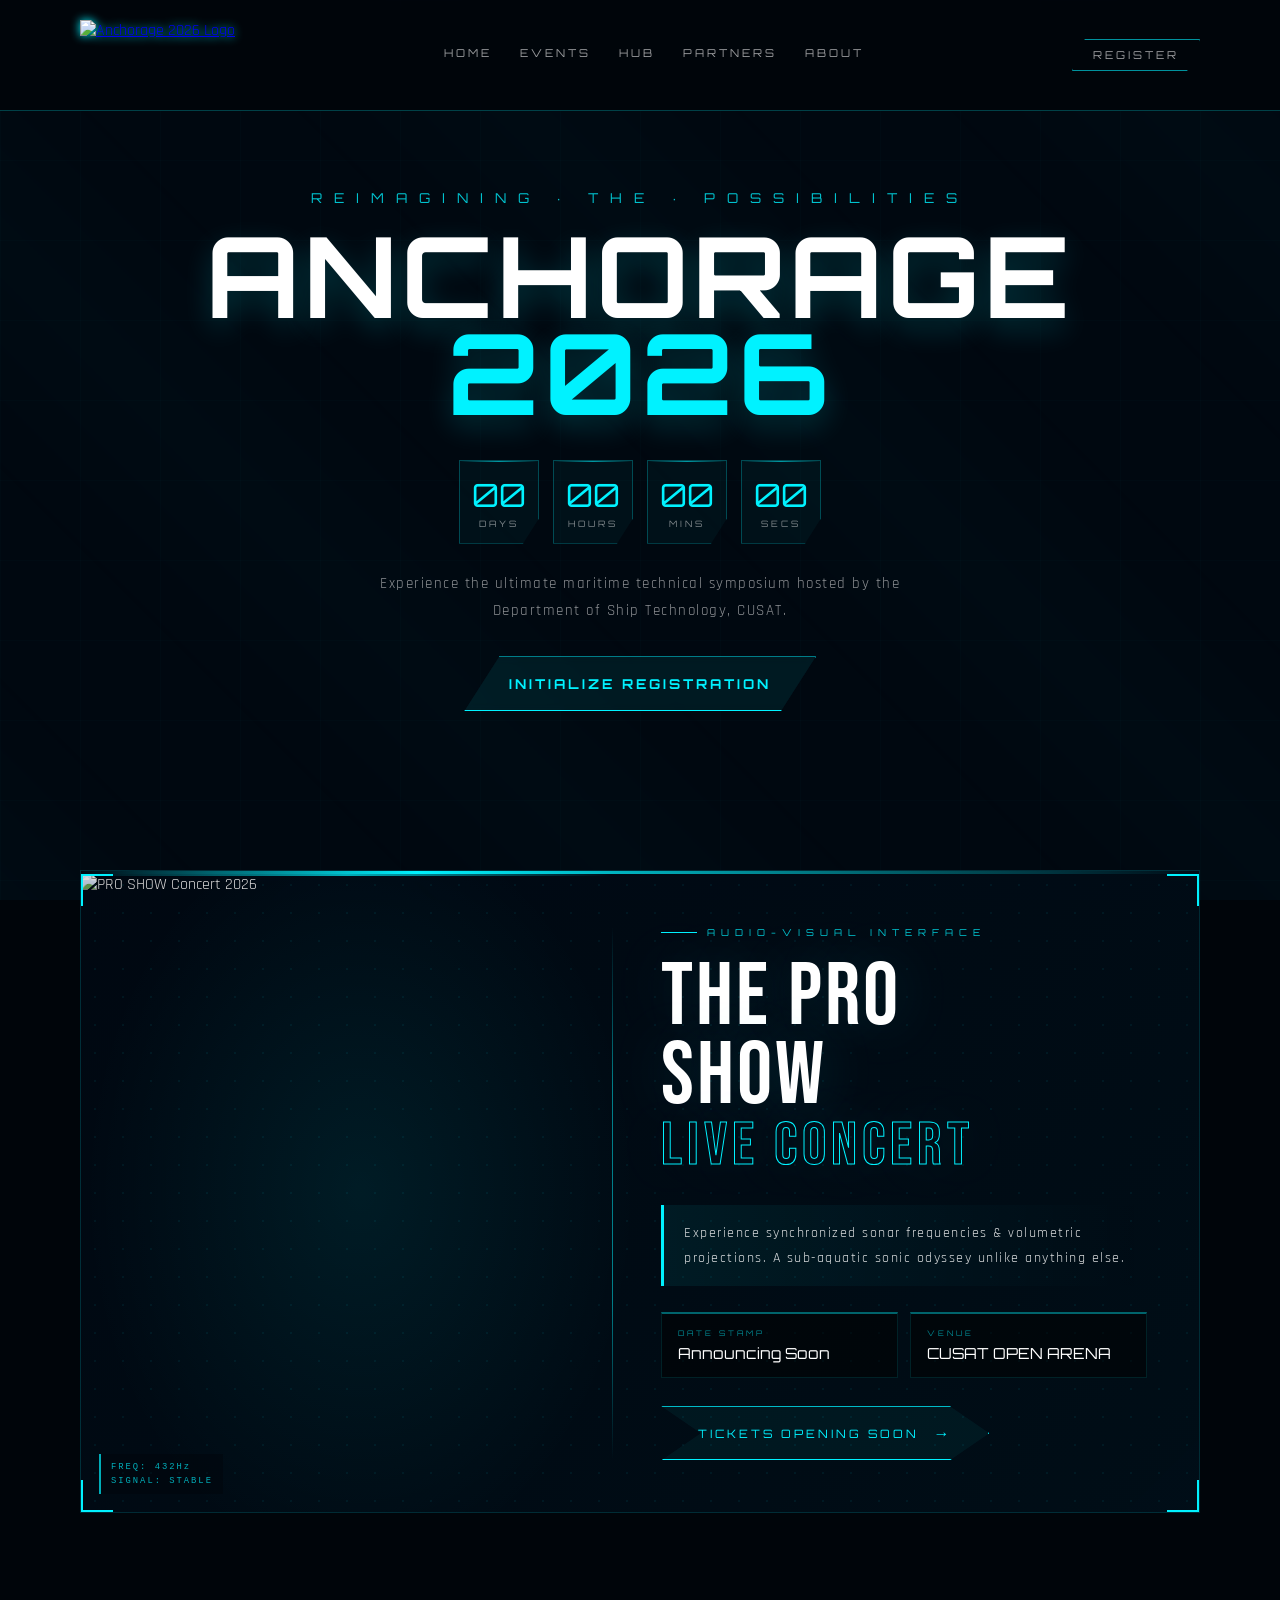
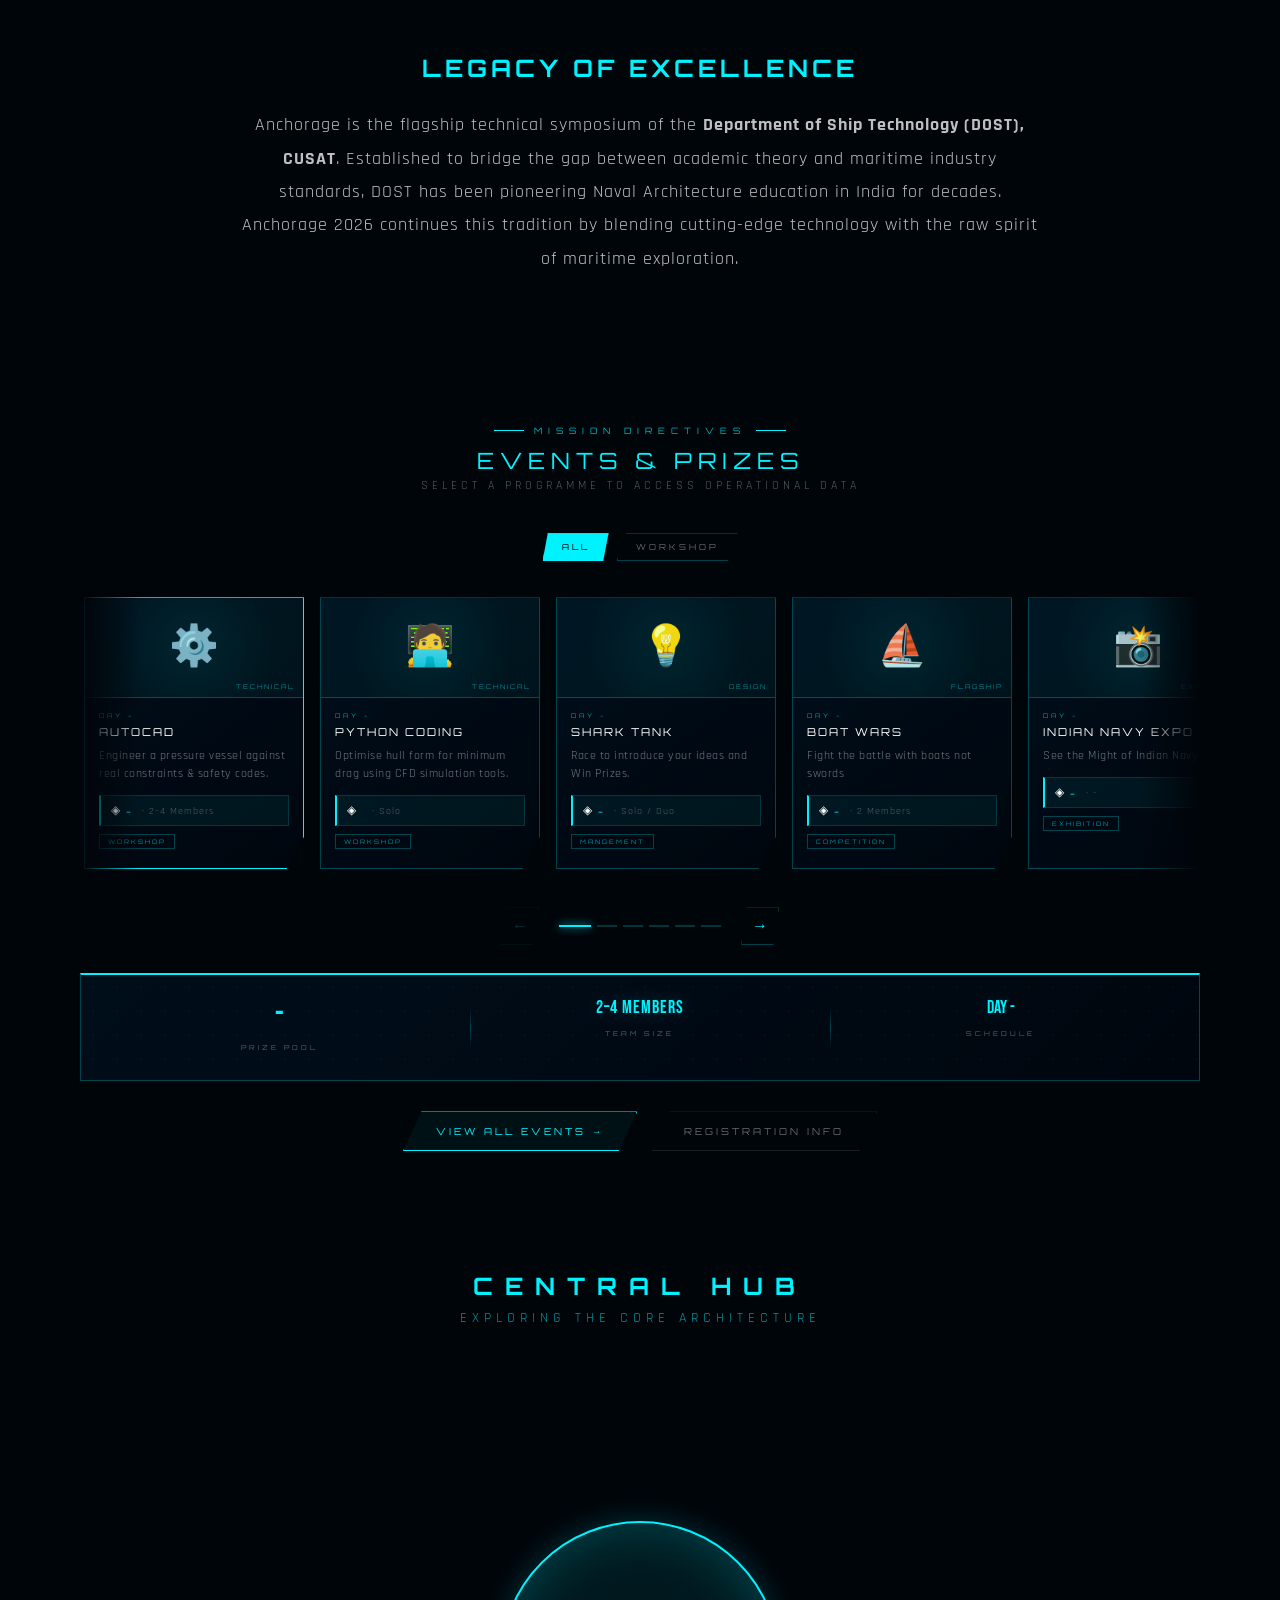
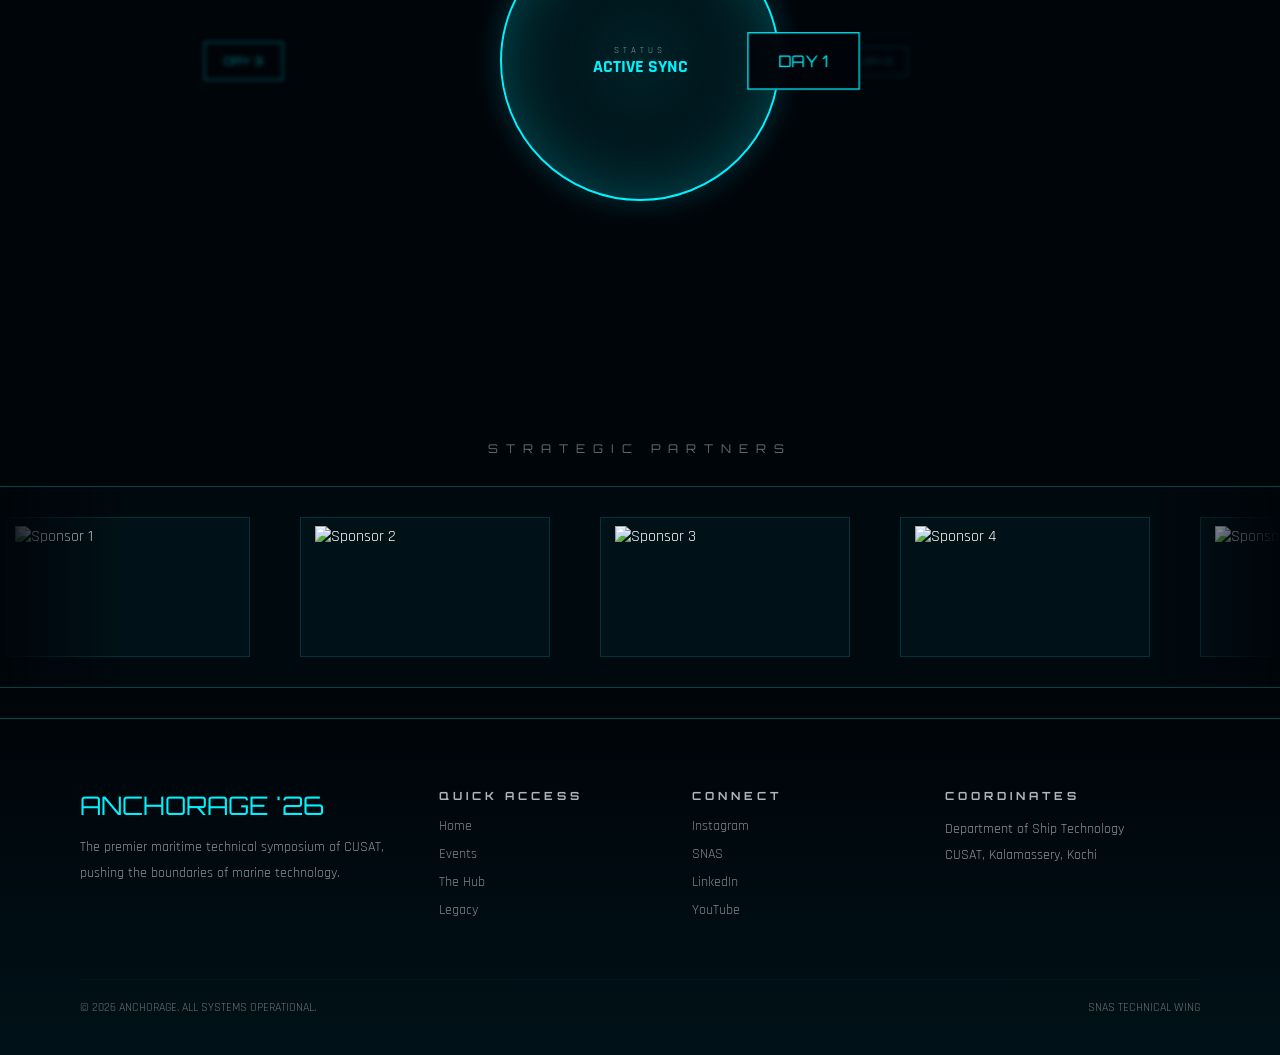
==== index.html @ 31d36652 "Add files via upload" ====
<!DOCTYPE html>
<html lang="en">
<head>
    <meta charset="UTF-8">
    <meta name="viewport" content="width=device-width, initial-scale=1.0">
    <title>Anchorage 2026 | Department of Ship Technology</title>
    
    <style>
        @import url('https://fonts.googleapis.com/css2?family=Orbitron:wght@400;700&family=Rajdhani:wght@300;500;700&family=Bebas+Neue&display=swap');

        *, *::before, *::after { box-sizing: border-box; margin: 0; padding: 0; }

        :root {
            --neon-cyan: #00f2ff;
            --neon-cyan-dim: rgba(0,242,255,0.6);
            --deep-ocean: #00050a;
            --glass-bright: rgba(0, 242, 255, 0.08);
            --border-glow: rgba(0, 242, 255, 0.25);
            --expo-easing: cubic-bezier(0.19, 1, 0.22, 1);
            --pad: 40px;
            --section-gap: 100px;
        }

        html { scroll-behavior: smooth; }
        body {
            background: var(--deep-ocean);
            color: white;
            font-family: 'Rajdhani', sans-serif;
            overflow-x: hidden;
            width: 100%;
        }
        h1, h2, h3 { font-family: 'Orbitron', sans-serif; text-transform: uppercase; letter-spacing: 4px; }

        /* ====== BACKGROUND ====== */
        #bg-layer { position: fixed; inset: 0; z-index: -5; overflow: hidden; background: #000810; }
        .radar-bg {
            position: absolute; inset: 0;
            background-image:
                linear-gradient(rgba(0,242,255,0.04) 1px, transparent 1px),
                linear-gradient(90deg, rgba(0,242,255,0.04) 1px, transparent 1px);
            background-size: 80px 80px;
            opacity: 0.4;
        }
        .radar-pulse {
            position: absolute; top: 50%; left: 50%;
            width: 100vw; height: 100vw;
            border: 1px solid rgba(0,242,255,0.08); border-radius: 50%;
            transform: translate(-50%,-50%) scale(0);
            animation: radar-ping 8s infinite linear;
            pointer-events: none;
        }
        @keyframes radar-ping {
            0%   { transform: translate(-50%,-50%) scale(0); opacity: 0.5; }
            100% { transform: translate(-50%,-50%) scale(1.5); opacity: 0; }
        }
        .caustics {
            position: absolute; width: 200%; height: 200%; top: -50%; left: -50%;
            background: repeating-linear-gradient(45deg, transparent, transparent 5%, rgba(0,242,255,0.02) 10%, transparent 15%);
            filter: blur(50px);
            animation: rays 20s infinite linear;
            pointer-events: none;
        }
        @keyframes rays { from { transform: rotate(0deg); } to { transform: rotate(360deg); } }
        .bubble {
            position: absolute; border-radius: 50%; bottom: -50px; pointer-events: none;
            background: radial-gradient(circle at 30% 30%, rgba(255,255,255,0.3) 0%, rgba(0,242,255,0.08) 40%, rgba(255,255,255,0.03) 100%);
            border: 0.5px solid rgba(255,255,255,0.15);
            animation: floatUp var(--speed) infinite ease-in;
        }
        @keyframes floatUp {
            0%   { transform: translateY(0) translateX(0); opacity: 0; }
            10%  { opacity: 0.6; }
            100% { transform: translateY(-110vh) translateX(-15px); opacity: 0; }
        }

        /* ====== LOADER ====== */
        #hero-loader {
            position: fixed; inset: 0; background: var(--deep-ocean);
            z-index: 2000; display: flex; align-items: center; justify-content: center; flex-direction: column;
            transition: transform 1.2s cubic-bezier(0.85,0,0.15,1);
        }
        .loader-finished { transform: translateY(-100%); }
        #load-title { font-size: 3.5rem; margin-bottom: 12px; font-family: 'Orbitron'; color: var(--neon-cyan); }
        #status-msg  { font-family: monospace; letter-spacing: 2px; color: var(--neon-cyan); opacity: 0.6; font-size: 0.75rem; }

        /* ====== LAYOUT ====== */
        .container { width: 100%; max-width: 1200px; margin: 0 auto; padding: 0 var(--pad); }
        section { width: 100%; padding: 80px 0; position: relative; display: flex; align-items: center; justify-content: center; flex-direction: column; }

        /* ====== NAV ====== */
        nav {
            position: fixed; top: 0; left: 0; width: 100%; z-index: 1000;
            padding: 20px 0;
            background: rgba(0,5,10,0.85);
            backdrop-filter: blur(24px);
            border-bottom: 1px solid var(--border-glow);
        }
        .nav-inner { display: flex; justify-content: space-between; align-items: center; }
        .nav-logo { height: 70px; display: flex; align-items: center; flex-shrink: 0; }
        .nav-logo a { display: flex; height: 100%; }
        .nav-logo img { height: 130%; width: auto; filter: drop-shadow(0 0 5px var(--neon-cyan)); }
        .nav-links { display: flex; gap: 28px; }
        .nav-link {
            font-family: 'Orbitron', sans-serif; font-size: 0.68rem;
            letter-spacing: 3px; text-transform: uppercase;
            text-decoration: none; color: white; opacity: 0.6;
            position: relative; padding-bottom: 4px;
            transition: all 0.4s var(--expo-easing);
            -webkit-tap-highlight-color: transparent;
        }
        .nav-link::after {
            content: ''; position: absolute; bottom: 0; left: 50%;
            width: 0; height: 1px; background: var(--neon-cyan);
            transition: width 0.4s var(--expo-easing); transform: translateX(-50%);
        }
        .nav-link:hover { opacity: 1; color: var(--neon-cyan); text-shadow: 0 0 10px var(--neon-cyan); }
        .nav-link:hover::after { width: 100%; }
        .nav-register-desktop {
            border: 1px solid var(--neon-cyan); padding: 8px 20px;
            clip-path: polygon(10% 0, 100% 0, 90% 100%, 0 100%);
        }

        /* Hamburger */
        .hamburger {
            display: none; flex-direction: column; gap: 5px;
            cursor: pointer; padding: 8px; background: none; border: none;
            z-index: 1100; -webkit-tap-highlight-color: transparent;
        }
        .hamburger span {
            display: block; width: 24px; height: 2px;
            background: var(--neon-cyan); box-shadow: 0 0 6px var(--neon-cyan);
            transition: all 0.4s var(--expo-easing);
        }
        .hamburger.open span:nth-child(1) { transform: translateY(7px) rotate(45deg); }
        .hamburger.open span:nth-child(2) { opacity: 0; transform: scaleX(0); }
        .hamburger.open span:nth-child(3) { transform: translateY(-7px) rotate(-45deg); }

        /* Mobile menu */
        .mobile-menu {
            display: none; position: fixed; inset: 0;
            background: rgba(0,3,8,0.98); backdrop-filter: blur(30px);
            z-index: 1050; flex-direction: column;
            align-items: center; justify-content: center;
            transform: translateY(-100%);
            transition: transform 0.6s var(--expo-easing);
        }
        .mobile-menu.open { transform: translateY(0); }
        .mobile-menu-accent {
            width: 1px; height: 60px; background: linear-gradient(to bottom, transparent, var(--neon-cyan), transparent);
            margin-bottom: 28px;
            animation: pulseHeight 2s ease-in-out infinite;
        }
        @keyframes pulseHeight { 0%,100% { opacity: 0.4; } 50% { opacity: 1; } }
        .mobile-menu-link {
            font-family: 'Orbitron', sans-serif; font-size: 1.1rem; letter-spacing: 8px;
            text-decoration: none; color: rgba(255,255,255,0.45);
            padding: 16px 0; width: 80%; text-align: center;
            border-bottom: 1px solid rgba(0,242,255,0.07);
            transition: all 0.5s var(--expo-easing);
            -webkit-tap-highlight-color: transparent;
            position: relative; overflow: hidden;
        }
        .mobile-menu-link:first-of-type { border-top: 1px solid rgba(0,242,255,0.07); }
        .mobile-menu-link::before {
            content: ''; position: absolute; left: -100%; top: 0; width: 100%; height: 100%;
            background: linear-gradient(90deg, transparent, rgba(0,242,255,0.05), transparent);
            transition: left 0.5s ease;
        }
        .mobile-menu-link:hover::before, .mobile-menu-link:active::before { left: 100%; }
        .mobile-menu-link:hover, .mobile-menu-link:active {
            opacity: 1; color: var(--neon-cyan);
            text-shadow: 0 0 30px rgba(0,242,255,0.8);
            letter-spacing: 12px;
        }
        .mobile-register-btn {
            margin-top: 32px;
            font-family: 'Orbitron', sans-serif; font-size: 0.78rem; letter-spacing: 5px;
            text-decoration: none; color: var(--neon-cyan);
            border: 1px solid var(--neon-cyan); padding: 16px 44px;
            clip-path: polygon(10% 0, 100% 0, 90% 100%, 0 100%);
            background: rgba(0,242,255,0.06);
            transition: all 0.4s var(--expo-easing);
            -webkit-tap-highlight-color: transparent;
        }
        .mobile-register-btn:active { background: var(--neon-cyan); color: black; }

        /* ====== HERO ====== */
        #hero-main { min-height: 90vh; text-align: center; padding-top: 170px; }
        .hero-tagline { font-family: 'Orbitron', sans-serif; font-size: 0.85rem; letter-spacing: 12px; color: var(--neon-cyan); margin-bottom: 18px; display: block; opacity: 0.8; }
        .main-title   { font-size: clamp(3.5rem, 10vw, 7rem); line-height: 0.92; text-shadow: 0 10px 30px rgba(0,242,255,0.2); }
        .countdown-container { display: flex; gap: 14px; justify-content: center; margin-top: 36px; font-family: 'Orbitron'; }
        .count-item {
            background: rgba(0,242,255,0.04); border: 1px solid var(--border-glow);
            padding: 14px 12px; min-width: 80px; text-align: center;
            clip-path: polygon(0 0, 100% 0, 100% 70%, 80% 100%, 0 100%);
            transition: all 0.3s ease; position: relative;
        }
        .count-item::before {
            content: ''; position: absolute; top: 0; left: 0; right: 0; height: 1px;
            background: linear-gradient(90deg, transparent, var(--neon-cyan), transparent);
            opacity: 0.6;
        }
        .count-no    { font-size: 2rem; color: var(--neon-cyan); display: block; }
        .count-label { font-size: 0.55rem; opacity: 0.5; letter-spacing: 3px; margin-top: 3px; display: block; }
        .hero-desc { max-width: 560px; margin: 26px auto 0; opacity: 0.55; letter-spacing: 1.5px; line-height: 1.8; font-size: 0.95rem; }
        .btn-hex {
            display: inline-block; padding: 18px 44px;
            color: var(--neon-cyan); text-decoration: none;
            font-family: 'Orbitron', sans-serif; font-weight: bold;
            letter-spacing: 3px; font-size: 0.85rem;
            border: 1px solid var(--neon-cyan);
            background: var(--glass-bright);
            clip-path: polygon(10% 0, 100% 0, 90% 100%, 0 100%);
            transition: all 0.5s var(--expo-easing);
            margin-top: 32px; backdrop-filter: blur(5px);
            -webkit-tap-highlight-color: transparent;
        }
        .btn-hex:hover  { background: var(--neon-cyan); color: black; box-shadow: 0 0 50px var(--neon-cyan); transform: scale(1.06) translateY(-4px); }
        .btn-hex:active { background: var(--neon-cyan); color: black; transform: scale(0.97); }

        /* ====== PRO SHOW ====== */
        #concert { padding: 60px 0; }
        .proshow-wrapper {
            position: relative; width: 100%;
            background: linear-gradient(135deg, rgba(0,8,18,0.95) 0%, rgba(0,15,25,0.9) 100%);
            border: 1px solid rgba(0,242,255,0.15);
            overflow: hidden;
        }
        .proshow-topbar {
            width: 100%; height: 3px;
            background: linear-gradient(90deg, transparent 0%, var(--neon-cyan) 30%, rgba(0,242,255,0.4) 70%, transparent 100%);
        }
        .proshow-corner { position: absolute; width: 32px; height: 32px; z-index: 2; }
        .proshow-corner.tl { top: 3px; left: 0; border-top: 2px solid var(--neon-cyan); border-left: 2px solid var(--neon-cyan); }
        .proshow-corner.tr { top: 3px; right: 0; border-top: 2px solid var(--neon-cyan); border-right: 2px solid var(--neon-cyan); }
        .proshow-corner.bl { bottom: 0; left: 0; border-bottom: 2px solid var(--neon-cyan); border-left: 2px solid var(--neon-cyan); }
        .proshow-corner.br { bottom: 0; right: 0; border-bottom: 2px solid var(--neon-cyan); border-right: 2px solid var(--neon-cyan); }
        .proshow-dots {
            position: absolute; inset: 0;
            background-image: radial-gradient(rgba(0,242,255,0.06) 1px, transparent 1px);
            background-size: 28px 28px; pointer-events: none;
        }
        .proshow-glow {
            position: absolute; top: 50%; left: 0; transform: translateY(-50%);
            width: 50%; height: 120%; border-radius: 50%;
            background: radial-gradient(ellipse, rgba(0,242,255,0.08) 0%, transparent 70%);
            pointer-events: none;
        }
        .proshow-inner { display: grid; grid-template-columns: 1fr 1.1fr; min-height: 480px; position: relative; z-index: 1; }
        .proshow-image-panel { position: relative; overflow: hidden; }
        .proshow-image-panel img {
            width: 100%; height: 100%; object-fit: cover; display: block;
            filter: grayscale(0.4) contrast(1.15) brightness(0.85);
            mix-blend-mode: screen;
            transition: transform 1.4s var(--expo-easing), filter 0.8s ease;
        }
        .proshow-image-panel:hover img { filter: grayscale(0) contrast(1.1) brightness(1); transform: scale(1.04); }
        .proshow-divider {
            position: absolute; top: 8%; right: 0; bottom: 8%; width: 1px;
            background: linear-gradient(to bottom, transparent, var(--neon-cyan) 30%, var(--neon-cyan) 70%, transparent);
            opacity: 0.5;
        }
        .proshow-scan {
            position: absolute; top: 0; left: 0; right: 0; height: 2px;
            background: linear-gradient(90deg, transparent, rgba(0,242,255,0.7), transparent);
            animation: vscan 5s linear infinite; pointer-events: none;
        }
        @keyframes vscan { 0% { top: 0; opacity: 1; } 80% { opacity: 0.3; } 100% { top: 100%; opacity: 0; } }
        .proshow-img-label {
            position: absolute; bottom: 18px; left: 18px;
            font-family: monospace; font-size: 0.55rem; color: var(--neon-cyan);
            letter-spacing: 2px; opacity: 0.7; line-height: 1.6;
            background: rgba(0,5,10,0.6); padding: 6px 10px;
            border-left: 2px solid var(--neon-cyan);
        }
        .proshow-content {
            padding: 52px 52px 52px 48px;
            display: flex; flex-direction: column; justify-content: center; gap: 0;
        }
        .proshow-badge { display: inline-flex; align-items: center; gap: 10px; margin-bottom: 20px; }
        .proshow-badge-line { width: 36px; height: 1px; background: var(--neon-cyan); flex-shrink: 0; }
        .proshow-badge-text { font-family: 'Orbitron', sans-serif; font-size: 0.6rem; color: var(--neon-cyan); letter-spacing: 6px; opacity: 0.8; }
        .proshow-heading {
            font-family: 'Bebas Neue', sans-serif;
            font-size: 5.5rem; line-height: 0.9; letter-spacing: 3px;
            color: white; text-transform: uppercase;
            text-shadow: 0 0 60px rgba(0,242,255,0.15); margin-bottom: 6px;
        }
        .proshow-heading-accent {
            display: block; font-family: 'Bebas Neue', sans-serif;
            font-size: 3.8rem; line-height: 1; letter-spacing: 5px;
            color: transparent; -webkit-text-stroke: 1px var(--neon-cyan); font-style: normal;
        }
        .proshow-tagline {
            margin: 22px 0 26px; padding: 16px 20px;
            border-left: 3px solid var(--neon-cyan);
            background: linear-gradient(90deg, rgba(0,242,255,0.07), transparent);
            position: relative; overflow: hidden;
        }
        .proshow-tagline::after {
            content: ''; position: absolute; inset: 0;
            background: linear-gradient(90deg, transparent, rgba(0,242,255,0.12), transparent);
            transform: translateX(-100%); animation: shimmer 4s infinite 2s;
        }
        @keyframes shimmer { 0% { transform: translateX(-100%); } 100% { transform: translateX(100%); } }
        .proshow-tagline p { font-size: 0.9rem; letter-spacing: 1.5px; line-height: 1.7; opacity: 0.85; }
        .proshow-meta { display: grid; grid-template-columns: 1fr 1fr; gap: 12px; margin-bottom: 28px; }
        .proshow-meta-card {
            padding: 14px 16px; background: rgba(0,0,0,0.5);
            border: 1px solid rgba(0,242,255,0.12);
            border-top: 2px solid rgba(0,242,255,0.4);
            transition: border-color 0.3s ease;
        }
        .proshow-meta-card:hover { border-color: var(--neon-cyan); }
        .proshow-meta-label { font-family: 'Orbitron', sans-serif; font-size: 0.48rem; letter-spacing: 3px; color: var(--neon-cyan); opacity: 0.55; margin-bottom: 6px; }
        .proshow-meta-value { font-family: 'Orbitron', sans-serif; font-size: 0.95rem; color: white; }
        .proshow-cta {
            display: inline-flex; align-items: center; gap: 14px; padding: 16px 36px;
            color: var(--neon-cyan); text-decoration: none;
            font-family: 'Orbitron', sans-serif; font-size: 0.72rem; letter-spacing: 3px;
            border: 1px solid var(--neon-cyan); background: rgba(0,242,255,0.05);
            clip-path: polygon(0 0, 88% 0, 100% 50%, 88% 100%, 0 100%, 12% 50%);
            transition: all 0.4s var(--expo-easing);
            -webkit-tap-highlight-color: transparent; align-self: flex-start;
        }
        .proshow-cta:hover { background: var(--neon-cyan); color: black; box-shadow: 0 0 40px rgba(0,242,255,0.5); transform: translateX(6px); }
        .proshow-cta:active { background: var(--neon-cyan); color: black; }
        .proshow-cta-arrow { font-size: 1rem; transition: transform 0.3s ease; }
        .proshow-cta:hover .proshow-cta-arrow { transform: translateX(4px); }
        .reveal-left  { opacity: 0; transform: translateX(-60px); transition: all 1.4s var(--expo-easing); }
        .reveal-right { opacity: 0; transform: translateX(60px);  transition: all 1.4s var(--expo-easing); }
        .reveal-active { opacity: 1 !important; transform: none !important; }

        /* ====== ABOUT ====== */
        #about { text-align: center; }
        .about-text { max-width: 800px; margin: 0 auto; font-size: 1.1rem; opacity: 0.75; line-height: 1.9; letter-spacing: 1px; }

        /* ====== EVENTS CAROUSEL ====== */
        #events { padding: 60px 0; }

        .ev-header { text-align: center; margin-bottom: 40px; }
        .ev-badge { display: inline-flex; align-items: center; gap: 10px; margin-bottom: 10px; }
        .ev-badge-line { width: 30px; height: 1px; background: var(--neon-cyan); }
        .ev-badge-text {
            font-family: 'Orbitron', sans-serif; font-size: 0.55rem;
            color: var(--neon-cyan); letter-spacing: 6px; opacity: 0.75;
        }
        .ev-title {
            font-family: 'Orbitron', sans-serif; font-size: 1.4rem;
            letter-spacing: 6px; color: var(--neon-cyan); text-transform: uppercase; margin-bottom: 4px;
        }
        .ev-subtitle { font-size: 0.75rem; color: rgba(255,255,255,0.35); letter-spacing: 4px; text-transform: uppercase; }

        .ev-tabs {
            display: flex; justify-content: center; gap: 8px;
            margin-bottom: 28px; flex-wrap: wrap;
        }
        .ev-tab {
            font-family: 'Orbitron', sans-serif; font-size: 0.52rem;
            letter-spacing: 3px; padding: 8px 18px;
            border: 1px solid var(--border-glow); color: rgba(255,255,255,0.4);
            background: none; cursor: pointer;
            clip-path: polygon(8% 0,100% 0,92% 100%,0 100%);
            transition: all 0.4s var(--expo-easing);
            text-transform: uppercase; -webkit-tap-highlight-color: transparent;
        }
        .ev-tab:hover { color: var(--neon-cyan); border-color: var(--neon-cyan); }
        .ev-tab.active {
            background: var(--neon-cyan); color: #000;
            border-color: var(--neon-cyan); box-shadow: 0 0 24px rgba(0,242,255,0.4);
        }

        .ev-track-outer {
            overflow: hidden; position: relative;
        }
        .ev-track-outer::before, .ev-track-outer::after {
            content: ''; position: absolute; top: 0; bottom: 0; width: 60px; z-index: 10; pointer-events: none;
        }
        .ev-track-outer::before { left: 0; background: linear-gradient(to right, var(--deep-ocean), transparent); }
        .ev-track-outer::after  { right: 0; background: linear-gradient(to left, var(--deep-ocean), transparent); }

        .ev-track {
            display: flex; gap: 16px;
            transition: transform 0.7s var(--expo-easing);
            padding: 8px 4px 16px;
        }

        .ev-card {
            flex-shrink: 0; width: 220px;
            background: linear-gradient(145deg, rgba(0,15,28,0.95), rgba(0,6,14,0.98));
            border: 1px solid var(--border-glow);
            position: relative; overflow: hidden; cursor: pointer;
            transition: all 0.5s var(--expo-easing);
            clip-path: polygon(0 0,100% 0,100% 88%,92% 100%,0 100%);
        }
        .ev-card::before {
            content: ''; position: absolute; top: 0; left: 0; right: 0; height: 2px;
            background: linear-gradient(90deg, transparent, var(--neon-cyan), transparent);
            opacity: 0; transition: opacity 0.4s;
        }
        .ev-card:hover { border-color: var(--neon-cyan); transform: translateY(-6px); box-shadow: 0 20px 60px rgba(0,242,255,0.12); }
        .ev-card:hover::before { opacity: 1; }
        .ev-card.active-card { border-color: var(--neon-cyan); box-shadow: 0 0 30px rgba(0,242,255,0.18); }

        .ev-card-scan {
            position: absolute; top: 0; left: 0; right: 0; height: 1px;
            background: linear-gradient(90deg, transparent, rgba(0,242,255,0.5), transparent);
            animation: ev-carscan 4s linear infinite; opacity: 0; pointer-events: none;
        }
        .ev-card:hover .ev-card-scan { opacity: 1; }
        @keyframes ev-carscan { 0%{top:0;} 100%{top:100%;} }

        .ev-card-icon {
            width: 100%; height: 100px;
            display: flex; align-items: center; justify-content: center;
            background: rgba(0,242,255,0.04);
            border-bottom: 1px solid var(--border-glow);
            font-size: 2.8rem; position: relative; overflow: hidden;
        }
        .ev-card-icon::after {
            content: ''; position: absolute; inset: 0;
            background: radial-gradient(circle at center, rgba(0,242,255,0.07), transparent 70%);
        }
        .ev-card-icon-label {
            position: absolute; bottom: 6px; right: 8px;
            font-family: 'Orbitron', sans-serif; font-size: 0.4rem;
            color: var(--neon-cyan); letter-spacing: 2px; opacity: 0.5;
        }

        .ev-card-body { padding: 14px 14px 18px; }
        .ev-card-day {
            font-family: 'Orbitron', sans-serif; font-size: 0.4rem;
            letter-spacing: 3px; color: var(--neon-cyan); opacity: 0.6; margin-bottom: 5px;
        }
        .ev-card-name {
            font-family: 'Orbitron', sans-serif; font-size: 0.68rem;
            letter-spacing: 2px; color: #fff; line-height: 1.3; margin-bottom: 8px; text-transform: uppercase;
        }
        .ev-card-desc {
            font-size: 0.75rem; color: rgba(255,255,255,0.45);
            line-height: 1.5; letter-spacing: 0.5px; margin-bottom: 12px;
        }
        .ev-card-prize {
            display: flex; align-items: center; gap: 6px; padding: 7px 10px;
            background: rgba(0,242,255,0.06); border: 1px solid rgba(0,242,255,0.15);
            border-left: 2px solid var(--neon-cyan);
        }
        .ev-prize-icon { font-size: 0.75rem; }
        .ev-prize-val { font-family: 'Orbitron', sans-serif; font-size: 0.6rem; color: var(--neon-cyan); letter-spacing: 1px; }
        .ev-prize-label { font-size: 0.6rem; color: rgba(255,255,255,0.3); letter-spacing: 1px; }
        .ev-card-tag {
            display: inline-block; font-family: 'Orbitron', sans-serif; font-size: 0.38rem;
            letter-spacing: 2px; padding: 3px 8px; border: 1px solid var(--border-glow);
            color: rgba(0,242,255,0.6); margin-top: 8px; text-transform: uppercase;
        }

        .ev-nav {
            display: flex; justify-content: center; align-items: center; gap: 20px; margin-top: 22px;
        }
        .ev-nav-btn {
            width: 38px; height: 38px; border: 1px solid var(--border-glow);
            background: none; cursor: pointer; color: var(--neon-cyan);
            display: flex; align-items: center; justify-content: center;
            font-size: 1rem; clip-path: polygon(15% 0,100% 0,85% 100%,0 100%);
            transition: all 0.3s; -webkit-tap-highlight-color: transparent;
        }
        .ev-nav-btn:hover { background: var(--neon-cyan); color: #000; }
        .ev-nav-btn:disabled { opacity: 0.2; cursor: not-allowed; }

        .ev-dots { display: flex; gap: 6px; }
        .ev-dot {
            width: 20px; height: 2px; background: rgba(0,242,255,0.2);
            transition: all 0.4s; cursor: pointer;
        }
        .ev-dot.active { background: var(--neon-cyan); width: 32px; box-shadow: 0 0 8px var(--neon-cyan); }

        .ev-detail-panel {
            margin-top: 28px;
            background: linear-gradient(135deg, rgba(0,15,28,0.95), rgba(0,6,14,0.98));
            border: 1px solid var(--border-glow); border-top: 2px solid var(--neon-cyan);
            padding: 24px 28px; display: grid; grid-template-columns: 1fr 1fr 1fr; gap: 20px;
            position: relative; overflow: hidden;
        }
        .ev-detail-panel::before {
            content: ''; position: absolute; inset: 0;
            background-image: radial-gradient(rgba(0,242,255,0.04) 1px, transparent 1px);
            background-size: 24px 24px; pointer-events: none;
        }
        .ev-detail-stat { text-align: center; position: relative; }
        .ev-detail-stat + .ev-detail-stat::before {
            content: ''; position: absolute; left: 0; top: 15%; bottom: 15%; width: 1px;
            background: linear-gradient(to bottom, transparent, var(--border-glow), transparent);
        }
        .ev-detail-stat-val {
            font-family: 'Bebas Neue', sans-serif; font-size: 2rem; color: var(--neon-cyan);
            display: block; line-height: 1; margin-bottom: 4px;
            text-shadow: 0 0 20px rgba(0,242,255,0.3);
        }
        .ev-detail-stat-label {
            font-family: 'Orbitron', sans-serif; font-size: 0.42rem;
            letter-spacing: 3px; color: rgba(255,255,255,0.35); text-transform: uppercase;
        }

        .ev-cta-row {
            display: flex; justify-content: center; margin-top: 30px; gap: 14px; flex-wrap: wrap;
        }
        .ev-cta-primary {
            font-family: 'Orbitron', sans-serif; font-size: 0.6rem; letter-spacing: 3px;
            padding: 13px 32px; color: var(--neon-cyan); text-decoration: none;
            border: 1px solid var(--neon-cyan); background: rgba(0,242,255,0.05);
            clip-path: polygon(8% 0,100% 0,92% 100%,0 100%);
            cursor: pointer; transition: all 0.4s var(--expo-easing);
            text-transform: uppercase; -webkit-tap-highlight-color: transparent;
        }
        .ev-cta-primary:hover { background: var(--neon-cyan); color: #000; box-shadow: 0 0 30px rgba(0,242,255,0.4); }
        .ev-cta-secondary {
            font-family: 'Orbitron', sans-serif; font-size: 0.6rem; letter-spacing: 3px;
            padding: 13px 32px; color: rgba(255,255,255,0.4); text-decoration: none;
            border: 1px solid rgba(255,255,255,0.1); background: none;
            clip-path: polygon(8% 0,100% 0,92% 100%,0 100%);
            cursor: pointer; transition: all 0.4s var(--expo-easing);
            text-transform: uppercase; -webkit-tap-highlight-color: transparent;
        }
        .ev-cta-secondary:hover { color: #fff; border-color: rgba(255,255,255,0.3); }

        /* ====== HUB ====== */
        #hub { padding: 60px 0; }
        .hub-sub { font-size: 0.85rem; color: var(--neon-cyan); letter-spacing: 5px; opacity: 0.6; margin-top: 8px; margin-bottom: 44px; }
        .scene {
            height: 580px; width: 100%;
            display: flex; align-items: center; justify-content: center;
            position: relative; perspective: 2000px; overflow: hidden;
        }
        .core-display {
            width: 280px; height: 280px; border: 2px solid var(--neon-cyan); border-radius: 50%;
            display: flex; flex-direction: column; justify-content: center; align-items: center; z-index: 5;
            background: radial-gradient(circle, rgba(0,242,255,0.12), transparent);
            box-shadow: inset 0 0 70px rgba(0,242,255,0.3), 0 0 30px rgba(0,242,255,0.2);
            transition: all 0.6s var(--expo-easing);
            -webkit-tap-highlight-color: transparent;
        }
        .core-status-label { font-size: 0.55rem; opacity: 0.5; letter-spacing: 4px; }
        .core-status-val   { font-size: 1.1rem; font-weight: bold; color: var(--neon-cyan); }
        .orbit-item {
            position: absolute; padding: 13px 22px;
            background: rgba(0,5,10,0.95); border: 1px solid var(--neon-cyan);
            color: var(--neon-cyan); font-size: 0.75rem; font-family: 'Orbitron';
            white-space: nowrap; cursor: pointer; text-decoration: none;
            transition: background 0.4s, box-shadow 0.4s;
            backdrop-filter: blur(5px); user-select: none;
            -webkit-tap-highlight-color: transparent;
        }
        .orbit-item:hover  { background: var(--neon-cyan); color: black; box-shadow: 0 0 20px var(--neon-cyan); z-index: 1000 !important; }
        .orbit-item:active { background: var(--neon-cyan); color: black; }

        /* ====== SPONSORS ====== */
        #sponsors { padding: 30px 0; }
        .sponsors-title {
            font-family: 'Orbitron'; font-size: 0.75rem; letter-spacing: 8px;
            margin-bottom: 30px; opacity: 0.4; text-align: center;
        }
        .sponsor-scroll {
            width: 100%; overflow: hidden; padding: 30px 0;
            background: rgba(0,242,255,0.02);
            border-top: 1px solid var(--border-glow); border-bottom: 1px solid var(--border-glow);
            position: relative;
        }
        .sponsor-scroll::before, .sponsor-scroll::after {
            content: ''; position: absolute; top: 0; bottom: 0; width: 120px; z-index: 2; pointer-events: none;
        }
        .sponsor-scroll::before { left: 0; background: linear-gradient(to right, var(--deep-ocean), transparent); }
        .sponsor-scroll::after  { right: 0; background: linear-gradient(to left, var(--deep-ocean), transparent); }
        .sponsor-track {
            display: flex; align-items: center; width: max-content;
            gap: var(--logo-gap, 50px);
            animation: scrollLogos var(--scroll-duration, 30s) linear infinite;
            will-change: transform;
        }
        .sponsor-scroll:hover .sponsor-track { animation-play-state: paused; }
        @keyframes scrollLogos { 0% { transform: translateX(0); } 100% { transform: translateX(-50%); } }
        .sponsor-logo {
            width: 250px; height: 140px; flex-shrink: 0;
            object-fit: contain; object-position: center; opacity: 1;
            background: rgba(0,242,255,0.04); border: 1px solid rgba(0,242,255,0.15);
            padding: 8px 14px; transition: transform 0.4s ease, filter 0.4s ease, opacity 0.4s ease; display: block;
        }
        .sponsor-logo:hover { filter: drop-shadow(0 0 10px var(--neon-cyan)); transform: scale(1.08); opacity: 1; }

        /* ====== FOOTER ====== */
        footer { padding: 70px 0 40px; background: linear-gradient(to bottom, transparent, rgba(0,242,255,0.06)); border-top: 1px solid var(--border-glow); }
        .footer-grid { display: grid; grid-template-columns: 1.5fr 1fr 1fr 1.2fr; gap: 40px; margin-bottom: 50px; }
        .footer-brand { font-size: 1.6rem; color: var(--neon-cyan); font-family: 'Orbitron'; margin-bottom: 14px; }
        .footer-desc  { opacity: 0.55; line-height: 1.8; font-size: 0.88rem; }
        .footer-links { list-style: none; }
        .footer-links a { text-decoration: none; color: rgba(255,255,255,0.5); font-size: 0.88rem; display: block; margin-bottom: 10px; transition: all 0.3s ease; -webkit-tap-highlight-color: transparent; }
        .footer-links a:hover  { color: var(--neon-cyan); padding-left: 8px; }
        .footer-addr { opacity: 0.55; line-height: 1.8; font-size: 0.88rem; }
        .footer-bottom { display: flex; justify-content: space-between; border-top: 1px solid rgba(255,255,255,0.07); padding-top: 20px; font-size: 0.75rem; opacity: 0.4; }

        /* ====== TABLET ====== */
        @media (max-width: 1024px) {
            :root { --pad: 28px; }
            .footer-grid { grid-template-columns: 1fr 1fr; gap: 28px; }
            .proshow-heading { font-size: 4.5rem; }
            .proshow-heading-accent { font-size: 3.2rem; }
            .proshow-content { padding: 40px 40px 40px 36px; }
        }

        /* ====== MOBILE ====== */
        @media (max-width: 768px) {
            :root { --pad: 20px; }
            nav { padding: 14px 0; }
            .nav-logo { height: 46px; }
            .nav-links, .nav-register-desktop { display: none; }
            .hamburger { display: flex; }
            .mobile-menu { display: flex; }

            #hero-main { min-height: 100svh; padding-top: 90px; padding-bottom: 40px; justify-content: center; }
            .hero-tagline { font-size: 0.52rem; letter-spacing: 5px; margin-bottom: 14px; }
            .main-title { font-size: clamp(2.8rem, 14vw, 4.5rem); }
            .countdown-container { gap: 8px; margin-top: 24px; }
            .count-item { min-width: 0; flex: 1; padding: 12px 6px; }
            .count-no    { font-size: 1.5rem; }
            .count-label { font-size: 0.42rem; letter-spacing: 1px; margin-top: 2px; }
            .hero-desc { font-size: 0.88rem; letter-spacing: 1px; padding: 0 8px; }
            .btn-hex   { padding: 15px 28px; font-size: 0.68rem; letter-spacing: 2px; margin-top: 24px; }

            #concert { padding: 32px 0; }
            .proshow-wrapper { border-left: none; border-right: none; }
            .proshow-inner { display: flex; flex-direction: column; min-height: unset; }
            .proshow-image-panel { width: 100%; height: 240px; flex-shrink: 0; position: relative; }
            .proshow-image-panel img { width: 100%; height: 100%; object-fit: cover; filter: grayscale(0.3) contrast(1.1) brightness(0.8); }
            .proshow-image-panel::after {
                content: ''; position: absolute; bottom: 0; left: 0; right: 0; height: 80px;
                background: linear-gradient(to bottom, transparent, rgba(0,8,18,0.98)); pointer-events: none;
            }
            .proshow-divider { display: none; }
            .proshow-content { padding: 28px 22px 32px; gap: 0; }
            .proshow-badge { margin-bottom: 14px; }
            .proshow-badge-text { font-size: 0.55rem; letter-spacing: 4px; }
            .proshow-heading { font-size: clamp(3.5rem, 18vw, 5rem); line-height: 0.88; letter-spacing: 2px; }
            .proshow-heading-accent { font-size: clamp(2.2rem, 12vw, 3.2rem); letter-spacing: 3px; }
            .proshow-tagline { margin: 18px 0 20px; padding: 13px 16px; }
            .proshow-tagline p { font-size: 0.82rem; letter-spacing: 1px; }
            .proshow-meta { grid-template-columns: 1fr 1fr; gap: 10px; margin-bottom: 22px; }
            .proshow-meta-card { padding: 12px 14px; }
            .proshow-meta-label { font-size: 0.45rem; letter-spacing: 2px; }
            .proshow-meta-value { font-size: 0.85rem; }
            .proshow-cta { align-self: stretch; text-align: center; justify-content: center; clip-path: none; padding: 16px 20px; border-radius: 0; }
            .proshow-cta:hover { transform: none; }

            #about { padding: 40px 0; }
            .about-text { font-size: 0.95rem; }

            #events { padding: 40px 0; }
            .ev-title { font-size: 1.1rem; letter-spacing: 4px; }
            .ev-card { width: 180px; }
            .ev-detail-panel { grid-template-columns: 1fr; gap: 12px; padding: 16px; }
            .ev-detail-stat + .ev-detail-stat::before { display: none; }
            .ev-cta-primary, .ev-cta-secondary { clip-path: none; border-radius: 0; }

            #hub { padding: 40px 0; }
            .hub-sub { letter-spacing: 3px; font-size: 0.72rem; }
            .scene { height: 360px; perspective: 600px; }
            .core-display { width: 130px; height: 130px; }
            .core-status-label { font-size: 0.45rem; letter-spacing: 3px; }
            .core-status-val   { font-size: 0.75rem; }
            .orbit-item { font-size: 0.5rem !important; padding: 8px 10px !important; }

            .sponsor-logo { width: 110px; height: 50px; padding: 6px 10px; }
            .sponsor-scroll::before, .sponsor-scroll::after { width: 60px; }

            footer { padding: 40px 0 24px; }
            .footer-grid { grid-template-columns: 1fr 1fr; gap: 18px; }
            .footer-bottom { flex-direction: column; gap: 6px; text-align: center; font-size: 0.65rem; }
            .footer-brand  { font-size: 1.2rem; }
        }

        /* ====== SMALL PHONE ====== */
        @media (max-width: 400px) {
            :root { --pad: 14px; }
            .main-title { font-size: clamp(2.4rem, 16vw, 3rem); }
            .count-no   { font-size: 1.2rem; }
            .proshow-heading { font-size: 3.2rem; }
            .proshow-heading-accent { font-size: 2rem; }
            .proshow-image-panel { height: 200px; }
            .footer-grid { grid-template-columns: 1fr; }
            .hero-tagline { letter-spacing: 3px; }
            .sponsor-logo { width: 90px; height: 44px; }
        }

        @media (hover: none) {
            .btn-hex:hover  { transform: none; box-shadow: none; }
            .proshow-cta:hover { transform: none; }
            .proshow-image-panel:hover img { transform: none; }
        }

        @media (max-width: 480px) {
            #load-title { font-size: 2rem; }
            #status-msg { font-size: 0.65rem; }
        }
    </style>
</head>
<body>

    <!-- BACKGROUND -->
    <div id="bg-layer">
        <div id="radar" class="radar-bg"></div>
        <div class="radar-pulse" style="animation-delay:0s;"></div>
        <div class="radar-pulse" style="animation-delay:2.7s;"></div>
        <div class="radar-pulse" style="animation-delay:5.4s;"></div>
        <div class="caustics"></div>
        <div id="bubbles"></div>
    </div>

    <!-- LOADER -->
    <div id="hero-loader">
        <h1 id="load-title"></h1>
        <div id="status-msg">ANALYZING HULL...</div>
    </div>

    <!-- MOBILE MENU -->
    <div class="mobile-menu" id="mobileMenu">
        <div class="mobile-menu-accent"></div>
        <a href="coming-Soon.html" class="mobile-menu-link" onclick="closeMobileMenu()">HOME</a>
        <a href="coming-Soon.html" class="mobile-menu-link" onclick="closeMobileMenu()">EVENTS</a>
        <a href="coming-Soon.html" class="mobile-menu-link" onclick="closeMobileMenu()">HUB</a>
        <a href="#sponsors"        class="mobile-menu-link" onclick="closeMobileMenu()">PARTNERS</a>
        <a href="coming-Soon.html" class="mobile-menu-link" onclick="closeMobileMenu()">ABOUT</a>
        <a href="coming-Soon.html" class="mobile-register-btn" onclick="closeMobileMenu()">REGISTER</a>
    </div>

    <!-- NAV -->
    <nav>
        <div class="container nav-inner">
            <div class="nav-logo">
                <a href="#hero-main"><img src="/assets/logo1.webp" alt="Anchorage 2026 Logo"></a>
            </div>
            <div class="nav-links">
                <a href="coming-Soon.html" class="nav-link">Home</a>
                <a href="coming-Soon.html" class="nav-link">Events</a>
                <a href="coming-Soon.html" class="nav-link">Hub</a>
                <a href="coming-Soon.html" class="nav-link">Partners</a>
                <a href="coming-Soon.html" class="nav-link">About</a>
            </div>
            <a href="coming-Soon.html" class="nav-link nav-register-desktop">REGISTER</a>
            <button class="hamburger" id="hamburger" aria-label="Toggle menu" onclick="toggleMobileMenu()">
                <span></span><span></span><span></span>
            </button>
        </div>
    </nav>

    <!-- PAGE -->
    <div id="app-content">

        <!-- HERO -->
        <section id="hero-main">
            <div class="container" style="text-align:center;">
                <span class="hero-tagline">REIMAGINING · THE · POSSIBILITIES</span>
                <h1 class="main-title">ANCHORAGE</h1>
                <h1 class="main-title" style="color:var(--neon-cyan); margin-top:-6px;">2026</h1>
                <div class="countdown-container">
                    <div class="count-item"><span id="days"    class="count-no">00</span><span class="count-label">DAYS</span></div>
                    <div class="count-item"><span id="hours"   class="count-no">00</span><span class="count-label">HOURS</span></div>
                    <div class="count-item"><span id="minutes" class="count-no">00</span><span class="count-label">MINS</span></div>
                    <div class="count-item"><span id="seconds" class="count-no">00</span><span class="count-label">SECS</span></div>
                </div>
                <p class="hero-desc">Experience the ultimate maritime technical symposium hosted by the Department of Ship Technology, CUSAT.</p>
                <a href="coming-Soon.html" class="btn-hex">INITIALIZE REGISTRATION</a>
            </div>
        </section>

        <!-- PRO SHOW -->
        <section id="concert">
            <div class="container">
                <div class="proshow-wrapper">
                    <div class="proshow-topbar"></div>
                    <div class="proshow-corner tl"></div>
                    <div class="proshow-corner tr"></div>
                    <div class="proshow-corner bl"></div>
                    <div class="proshow-corner br"></div>
                    <div class="proshow-dots"></div>
                    <div class="proshow-glow"></div>

                    <div class="proshow-inner">
                        <div class="proshow-image-panel reveal-left">
                            <img src="assets/concert-hero.jpg" alt="PRO SHOW Concert 2026">
                            <div class="proshow-scan"></div>
                            <div class="proshow-divider"></div>
                            <div class="proshow-img-label">
                                FREQ: 432Hz<br>
                                SIGNAL: STABLE
                            </div>
                        </div>
                        <div class="proshow-content reveal-right">
                            <div class="proshow-badge">
                                <div class="proshow-badge-line"></div>
                                <span class="proshow-badge-text">AUDIO-VISUAL INTERFACE</span>
                            </div>
                            <div class="proshow-heading">
                                THE PRO<br>SHOW
                                <span class="proshow-heading-accent">LIVE CONCERT</span>
                            </div>
                            <div class="proshow-tagline">
                                <p>Experience synchronized sonar frequencies & volumetric projections. A sub-aquatic sonic odyssey unlike anything else.</p>
                            </div>
                            <div class="proshow-meta">
                                <div class="proshow-meta-card">
                                    <div class="proshow-meta-label">DATE STAMP</div>
                                    <div class="proshow-meta-value">Announcing Soon</div>
                                </div>
                                <div class="proshow-meta-card">
                                    <div class="proshow-meta-label">VENUE</div>
                                    <div class="proshow-meta-value">CUSAT OPEN ARENA</div>
                                </div>
                            </div>
                            <a href="#register" class="proshow-cta">
                                TICKETS OPENING SOON
                                <span class="proshow-cta-arrow">→</span>
                            </a>
                        </div>
                    </div>
                </div>
            </div>
        </section>

        <!-- ABOUT -->
        <section id="about">
            <div class="container" style="text-align:center;">
                <h2 style="color:var(--neon-cyan); margin-bottom:26px;">Legacy of Excellence</h2>
                <p class="about-text">
                    Anchorage is the flagship technical symposium of the <b>Department of Ship Technology (DOST), CUSAT</b>.
                    Established to bridge the gap between academic theory and maritime industry standards, DOST has been
                    pioneering Naval Architecture education in India for decades. Anchorage 2026 continues this tradition
                    by blending cutting-edge technology with the raw spirit of maritime exploration.
                </p>
            </div>
        </section>

        <!-- EVENTS CAROUSEL -->
        <section id="events">
            <div class="container" style="width:100%;">

                <div class="ev-header">
                    <div class="ev-badge">
                        <div class="ev-badge-line"></div>
                        <span class="ev-badge-text">MISSION DIRECTIVES</span>
                        <div class="ev-badge-line"></div>
                    </div>
                    <div class="ev-title">Events &amp; Prizes</div>
                    <div class="ev-subtitle">Select a programme to access operational data</div>
                </div>

                <div class="ev-tabs" id="evTabs"></div>

                <div class="ev-track-outer">
                    <div class="ev-track" id="evTrack"></div>
                </div>

                <div class="ev-nav">
                    <button class="ev-nav-btn" id="evPrev" aria-label="Previous">&#8592;</button>
                    <div class="ev-dots" id="evDots"></div>
                    <button class="ev-nav-btn" id="evNext" aria-label="Next">&#8594;</button>
                </div>

                <div class="ev-detail-panel" id="evDetail"></div>

                <div class="ev-cta-row">
                    <a href="coming-Soon.html" class="ev-cta-primary">View All Events &#8594;</a>
                    <a href="coming-Soon.html" class="ev-cta-secondary">Registration Info</a>
                </div>

            </div>
        </section>

        <!-- HUB -->
        <section id="hub">
            <div class="container" style="text-align:center; width:100%;">
                <h2 style="letter-spacing:12px; color:var(--neon-cyan);">Central Hub</h2>
                <p class="hub-sub">EXPLORING THE CORE ARCHITECTURE</p>
                <div class="scene" id="orbit-scene">
                    <div class="core-display" id="hub-core">
                        <span class="core-status-label">STATUS</span>
                        <span class="core-status-val">ACTIVE SYNC</span>
                    </div>
                    <a href="coming-Soon.html?day=day1" class="orbit-item">DAY 1</a>
                    <a href="coming-Soon.html?day=day2" class="orbit-item">DAY 2</a>
                    <a href="coming-Soon.html?day=day3" class="orbit-item">DAY 3</a>
                </div>
            </div>
        </section>

        <!-- SPONSORS -->
        <section id="sponsors">
            <p class="sponsors-title">STRATEGIC PARTNERS</p>
            <div class="sponsor-scroll">
                <div class="sponsor-track" id="sponsorTrack">
                    <!-- SET A -->
                    <img src="assets/Gemini_Generated_Image_ah2kcfah2kcfah2k.png" alt="Sponsor 1" class="sponsor-logo">
                    <img src="assets/Gemini_Generated_Image_ah2kcfah2kcfah2k.png" alt="Sponsor 2" class="sponsor-logo">
                    <img src="assets/Gemini_Generated_Image_ah2kcfah2kcfah2k.png" alt="Sponsor 3" class="sponsor-logo">
                    <img src="assets/Gemini_Generated_Image_ah2kcfah2kcfah2k.png" alt="Sponsor 4" class="sponsor-logo">
                    <img src="assets/Gemini_Generated_Image_ah2kcfah2kcfah2k.png" alt="Sponsor 5" class="sponsor-logo">
                    <img src="assets/Gemini_Generated_Image_ah2kcfah2kcfah2k.png" alt="Sponsor 6" class="sponsor-logo">
                    <img src="assets/Gemini_Generated_Image_ah2kcfah2kcfah2k.png" alt="Sponsor 7" class="sponsor-logo">
                    <img src="assets/Gemini_Generated_Image_ah2kcfah2kcfah2k.png" alt="Sponsor 8" class="sponsor-logo">
                    <img src="assets/Gemini_Generated_Image_ah2kcfah2kcfah2k.png" alt="Sponsor 9" class="sponsor-logo">
                    <img src="assets/Gemini_Generated_Image_ah2kcfah2kcfah2k.png" alt="Sponsor 10" class="sponsor-logo">
                    <!-- SET B -->
                    <img src="assets/Gemini_Generated_Image_ah2kcfah2kcfah2k.png" alt="Sponsor 1" class="sponsor-logo" aria-hidden="true">
                    <img src="assets/Gemini_Generated_Image_ah2kcfah2kcfah2k.png" alt="Sponsor 2" class="sponsor-logo" aria-hidden="true">
                    <img src="assets/Gemini_Generated_Image_ah2kcfah2kcfah2k.png" alt="Sponsor 3" class="sponsor-logo" aria-hidden="true">
                    <img src="assets/Gemini_Generated_Image_ah2kcfah2kcfah2k.png" alt="Sponsor 4" class="sponsor-logo" aria-hidden="true">
                    <img src="assets/Gemini_Generated_Image_ah2kcfah2kcfah2k.png" alt="Sponsor 5" class="sponsor-logo" aria-hidden="true">
                    <img src="assets/Gemini_Generated_Image_ah2kcfah2kcfah2k.png" alt="Sponsor 6" class="sponsor-logo" aria-hidden="true">
                    <img src="assets/Gemini_Generated_Image_ah2kcfah2kcfah2k.png" alt="Sponsor 7" class="sponsor-logo" aria-hidden="true">
                    <img src="assets/Gemini_Generated_Image_ah2kcfah2kcfah2k.png" alt="Sponsor 8" class="sponsor-logo" aria-hidden="true">
                    <img src="assets/Gemini_Generated_Image_ah2kcfah2kcfah2k.png" alt="Sponsor 9" class="sponsor-logo" aria-hidden="true">
                    <img src="assets/Gemini_Generated_Image_ah2kcfah2kcfah2k.png" alt="Sponsor 10" class="sponsor-logo" aria-hidden="true">
                </div>
            </div>
        </section>

        <!-- FOOTER -->
        <footer>
            <div class="container">
                <div class="footer-grid">
                    <div>
                        <div class="footer-brand">ANCHORAGE '26</div>
                        <p class="footer-desc">The premier maritime technical symposium of CUSAT, pushing the boundaries of marine technology.</p>
                    </div>
                    <div>
                        <h3 style="margin-bottom:14px; font-size:0.7rem; letter-spacing:4px; opacity:0.7;">Quick Access</h3>
                        <ul class="footer-links">
                            <li><a href="coming-Soon.html">Home</a></li>
                            <li><a href="coming-Soon.html">Events</a></li>
                            <li><a href="coming-Soon.html">The Hub</a></li>
                            <li><a href="#about">Legacy</a></li>
                        </ul>
                    </div>
                    <div>
                        <h3 style="margin-bottom:14px; font-size:0.7rem; letter-spacing:4px; opacity:0.7;">Connect</h3>
                        <ul class="footer-links">
                            <li><a href="https://www.instagram.com/anchorage_cusat?igsh=MTBjNm1pOXJiYm5yeA==">Instagram</a></li>
                            <li><a href="https://snas.in">SNAS</a></li>
                            <li><a href="https://www.linkedin.com/company/anchorage-cusat/about/?viewAsMember=true">LinkedIn</a></li>
                            <li><a href="https://youtube.com/@societyofnavalarchitecture1487?si=1YH_cW7dtDH-9faO">YouTube</a></li>
                        </ul>
                    </div>
                    <div>
                        <h3 style="margin-bottom:14px; font-size:0.7rem; letter-spacing:4px; opacity:0.7;">Coordinates</h3>
                        <p class="footer-addr">Department of Ship Technology<br>CUSAT, Kalamassery, Kochi</p>
                    </div>
                </div>
                <div class="footer-bottom">
                    <div>© 2026 ANCHORAGE. ALL SYSTEMS OPERATIONAL.</div>
                    <div>SNAS TECHNICAL WING</div>
                </div>
            </div>
        </footer>

    </div>

    <script>
        /* ── Radar parallax ── */
        const radar = document.getElementById('radar');
        if (window.matchMedia('(hover: hover)').matches) {
            document.addEventListener('mousemove', e => {
                radar.style.transform = `translate(${(e.clientX - innerWidth/2)/60}px,${(e.clientY - innerHeight/2)/60}px)`;
            });
        }

        /* ── Loader type-in ── */
        const loadTitle = document.getElementById('load-title');
        const loader    = document.getElementById('hero-loader');
        const phrase = "ANCHORAGE";
        let ci = 0;
        function typeLoader() {
            if (ci < phrase.length) { loadTitle.textContent += phrase[ci++]; setTimeout(typeLoader, 150); }
            else setTimeout(() => loader.classList.add('loader-finished'), 800);
        }
        window.onload = typeLoader;

        /* ── Mobile menu ── */
        const ham = document.getElementById('hamburger');
        const mobileMenu = document.getElementById('mobileMenu');
        let menuOpen = false;
        function toggleMobileMenu() {
            menuOpen = !menuOpen;
            ham.classList.toggle('open', menuOpen);
            mobileMenu.classList.toggle('open', menuOpen);
            document.body.style.overflow = menuOpen ? 'hidden' : '';
        }
        function closeMobileMenu() {
            menuOpen = false;
            ham.classList.remove('open');
            mobileMenu.classList.remove('open');
            document.body.style.overflow = '';
        }
        mobileMenu.addEventListener('click', e => { if (e.target === mobileMenu) closeMobileMenu(); });

        /* ── Reveal animation ── */
        new IntersectionObserver(entries => {
            entries.forEach(e => {
                if (e.isIntersecting)
                    e.target.querySelectorAll('.reveal-left,.reveal-right').forEach(el => el.classList.add('reveal-active'));
            });
        }, { threshold: 0.05 }).observe(document.querySelector('#concert'));

        /* ── Orbit animation ── */
        const orbitItems = document.querySelectorAll('.orbit-item');
        let rotAngle = 0, paused = false;
        orbitItems.forEach(item => {
            item.addEventListener('mouseenter',  () => paused = true);
            item.addEventListener('mouseleave',  () => paused = false);
            item.addEventListener('touchstart',  () => paused = true, { passive: true });
            item.addEventListener('touchend',    () => setTimeout(() => paused = false, 1200), { passive: true });
        });
        function orbitParams() {
            const w = innerWidth;
            if (w <= 400) return { r: 108, d: 55 };
            if (w <= 768) return { r: 135, d: 72 };
            return { r: 410, d: 250 };
        }
        function animateOrbit() {
            if (!paused) rotAngle += 0.005;
            const { r, d } = orbitParams();
            orbitItems.forEach((item, i) => {
                const a  = rotAngle + i * (2 * Math.PI / orbitItems.length);
                const x  = Math.sin(a) * r;
                const z  = Math.cos(a) * d;
                const nz = (z + d) / (2 * d);
                item.style.left      = '50%';
                item.style.top       = '50%';
                item.style.transform = `translate(-50%,-50%) translate3d(${x}px,0,${z}px) scale(${0.7 + nz * 0.5})`;
                item.style.opacity   = 0.2 + nz * 0.8;
                item.style.filter    = `blur(${(1 - nz) * 4}px)`;
                item.style.zIndex    = Math.round(nz * 100);
            });
            requestAnimationFrame(animateOrbit);
        }
        animateOrbit();

        /* ── Bubbles ── */
        const bCont    = document.getElementById('bubbles');
        const isMobile = window.matchMedia('(max-width: 768px)').matches;
        function spawnBubble() {
            const b = document.createElement('div');
            b.className = 'bubble';
            const s = Math.random() * 10 + 4;
            b.style.cssText = `width:${s}px;height:${s}px;left:${Math.random()*100}%;--speed:${Math.random()*5+6}s`;
            bCont.appendChild(b);
            setTimeout(() => b.remove(), 11000);
        }
        setInterval(spawnBubble, isMobile ? 700 : 280);

        /* ── Countdown ── */
        const target = new Date('October 10, 2026 09:00:00').getTime();
        function tick() {
            const dist = Math.max(0, target - Date.now());
            const pad  = n => String(Math.floor(n)).padStart(2,'0');
            document.getElementById('days').textContent    = pad(dist / 86400000);
            document.getElementById('hours').textContent   = pad((dist % 86400000) / 3600000);
            document.getElementById('minutes').textContent = pad((dist % 3600000)  / 60000);
            document.getElementById('seconds').textContent = pad((dist % 60000)    / 1000);
        }
        setInterval(tick, 1000); tick();

        /* ── Sponsor scroll calibration ── */
        (function calibrateSponsorScroll() {
            const track      = document.getElementById('sponsorTrack');
            const scrollWrap = track.parentElement;
            function calibrate() {
                requestAnimationFrame(() => {
                    const halfWidth  = track.scrollWidth / 2;
                    const speed      = isMobile ? 60 : 80;
                    const duration   = Math.round(halfWidth / speed);
                    scrollWrap.style.setProperty('--scroll-duration', duration + 's');
                });
            }
            calibrate();
            window.addEventListener('resize', calibrate);
        })();

        /* ── Events Carousel ── */
        (function initEventsCarousel() {
            const CATS = ['ALL','Workshop'];
            const EVENTS = [
                { name:'AutoCAD', day:'DAY -', cat:'Workshop',     icon:'⚙️',  desc:'Engineer a pressure vessel against real constraints & safety codes.',          prize:'-', team:'2–4 Members', type:'Technical' },
                { name:'Python Coding', day:'DAY -', cat:'Workshop',  icon:'🧑‍💻',  desc:'Optimise hull form for minimum drag using CFD simulation tools.',              prize:'', team:'Solo', type:'Technical' },
                { name:'Shark Tank',        day:'DAY -', cat:'MANGEMENT',  icon:'💡',  desc:'Race to introduce your ideas and Win Prizes.',               prize:'-', team:'Solo / Duo',  type:'Design'    },
                { name:'Boat Wars',      day:'DAY -', cat:'Competition',icon:'⛵',  desc:'Fight the battle with boats not swords',           prize:'-',  team:'2 Members',   type:'Flagship'  },
                { name:'Indian Navy Expo',      day:'DAY -', cat:'Exhibition',icon:'📸',  desc:'See the Might of Indian Navy',           prize:'-',  team:'-',        type:'Exhibition'  },
                { name:'Treasure Hunt',       day:'DAY -', cat:'Competition',  icon:'🪙',  desc:'Serach ,Find ,Win',         prize:'-', team:'2–3 Members', type:'Design'    },
            ];

            let currentCat = 'ALL';
            let offset     = 0;
            let activeIdx  = 0;
            const VISIBLE  = window.innerWidth <= 768 ? 2 : 3;

            function filtered() {
                return currentCat === 'ALL' ? EVENTS : EVENTS.filter(e => e.cat === currentCat);
            }

            function cardW() { return window.innerWidth <= 768 ? 196 : 236; }

            function maxOff(list) { return Math.max(0, list.length - VISIBLE); }

            /* TABS */
            function renderTabs() {
                const el = document.getElementById('evTabs');
                el.innerHTML = CATS.map(c =>
                    `<button class="ev-tab${c===currentCat?' active':''}" data-cat="${c}">${c}</button>`
                ).join('');
                el.querySelectorAll('.ev-tab').forEach(btn => btn.addEventListener('click', () => {
                    currentCat = btn.dataset.cat; offset = 0; activeIdx = 0;
                    renderTabs(); renderTrack(); renderDetail();
                }));
            }

            /* TRACK */
            function renderTrack() {
                const list  = filtered();
                const track = document.getElementById('evTrack');
                track.innerHTML = list.map((ev, i) => `
                    <div class="ev-card${i===activeIdx?' active-card':''}" data-idx="${i}">
                        <div class="ev-card-scan"></div>
                        <div class="ev-card-icon">
                            <span style="font-size:2.5rem">${ev.icon}</span>
                            <span class="ev-card-icon-label">${ev.type.toUpperCase()}</span>
                        </div>
                        <div class="ev-card-body">
                            <div class="ev-card-day">${ev.day}</div>
                            <div class="ev-card-name">${ev.name}</div>
                            <div class="ev-card-desc">${ev.desc}</div>
                            <div class="ev-card-prize">
                                <span class="ev-prize-icon">◈</span>
                                <span class="ev-prize-val">${ev.prize}</span>
                                <span class="ev-prize-label">&nbsp;· ${ev.team}</span>
                            </div>
                            <span class="ev-card-tag">${ev.cat}</span>
                        </div>
                    </div>
                `).join('');

                track.style.transform = `translateX(-${offset * (cardW() + 16)}px)`;

                track.querySelectorAll('.ev-card').forEach(card => card.addEventListener('click', () => {
                    activeIdx = parseInt(card.dataset.idx);
                    renderTrack(); renderDots(); renderDetail();
                }));
                renderDots();
                document.getElementById('evPrev').disabled = offset <= 0;
                document.getElementById('evNext').disabled = offset >= maxOff(list);
            }

            /* DOTS */
            function renderDots() {
                const list = filtered();
                const el   = document.getElementById('evDots');
                el.innerHTML = list.map((_,i) =>
                    `<div class="ev-dot${i===activeIdx?' active':''}" data-i="${i}"></div>`
                ).join('');
                el.querySelectorAll('.ev-dot').forEach(d => d.addEventListener('click', () => {
                    activeIdx = parseInt(d.dataset.i);
                    offset    = Math.min(activeIdx, maxOff(list));
                    renderTrack(); renderDetail();
                }));
            }

            /* DETAIL PANEL */
            function renderDetail() {
                const list = filtered();
                if (!list.length) return;
                const ev = list[activeIdx] || list[0];
                document.getElementById('evDetail').innerHTML = `
                    <div class="ev-detail-stat">
                        <span class="ev-detail-stat-val">${ev.prize}</span>
                        <span class="ev-detail-stat-label">Prize Pool</span>
                    </div>
                    <div class="ev-detail-stat">
                        <span class="ev-detail-stat-val" style="font-size:1.1rem;letter-spacing:1px;">${ev.team}</span>
                        <span class="ev-detail-stat-label">Team Size</span>
                    </div>
                    <div class="ev-detail-stat">
                        <span class="ev-detail-stat-val" style="font-size:1.1rem;">${ev.day}</span>
                        <span class="ev-detail-stat-label">Schedule</span>
                    </div>
                `;
            }

            /* NAV BUTTONS */
            document.getElementById('evPrev').addEventListener('click', () => {
                if (offset > 0) { offset--; renderTrack(); }
            });
            document.getElementById('evNext').addEventListener('click', () => {
                const list = filtered();
                if (offset < maxOff(list)) { offset++; renderTrack(); }
            });

            /* AUTO-ADVANCE — pauses on hover */
            let autoTimer;
            function startAuto() {
                autoTimer = setInterval(() => {
                    const list = filtered();
                    if (!list.length) return;
                    activeIdx = (activeIdx + 1) % list.length;
                    if (activeIdx > offset + VISIBLE - 1) offset = Math.min(activeIdx, maxOff(list));
                    if (activeIdx < offset) offset = activeIdx;
                    renderTrack(); renderDetail();
                }, 3500);
            }
            function stopAuto() { clearInterval(autoTimer); }

            const trackOuter = document.getElementById('evTrack').parentElement;
            trackOuter.addEventListener('mouseenter', stopAuto);
            trackOuter.addEventListener('mouseleave', startAuto);

            /* INIT */
            renderTabs();
            renderTrack();
            renderDetail();
            startAuto();
        })();
    </script>
</body>
</html>
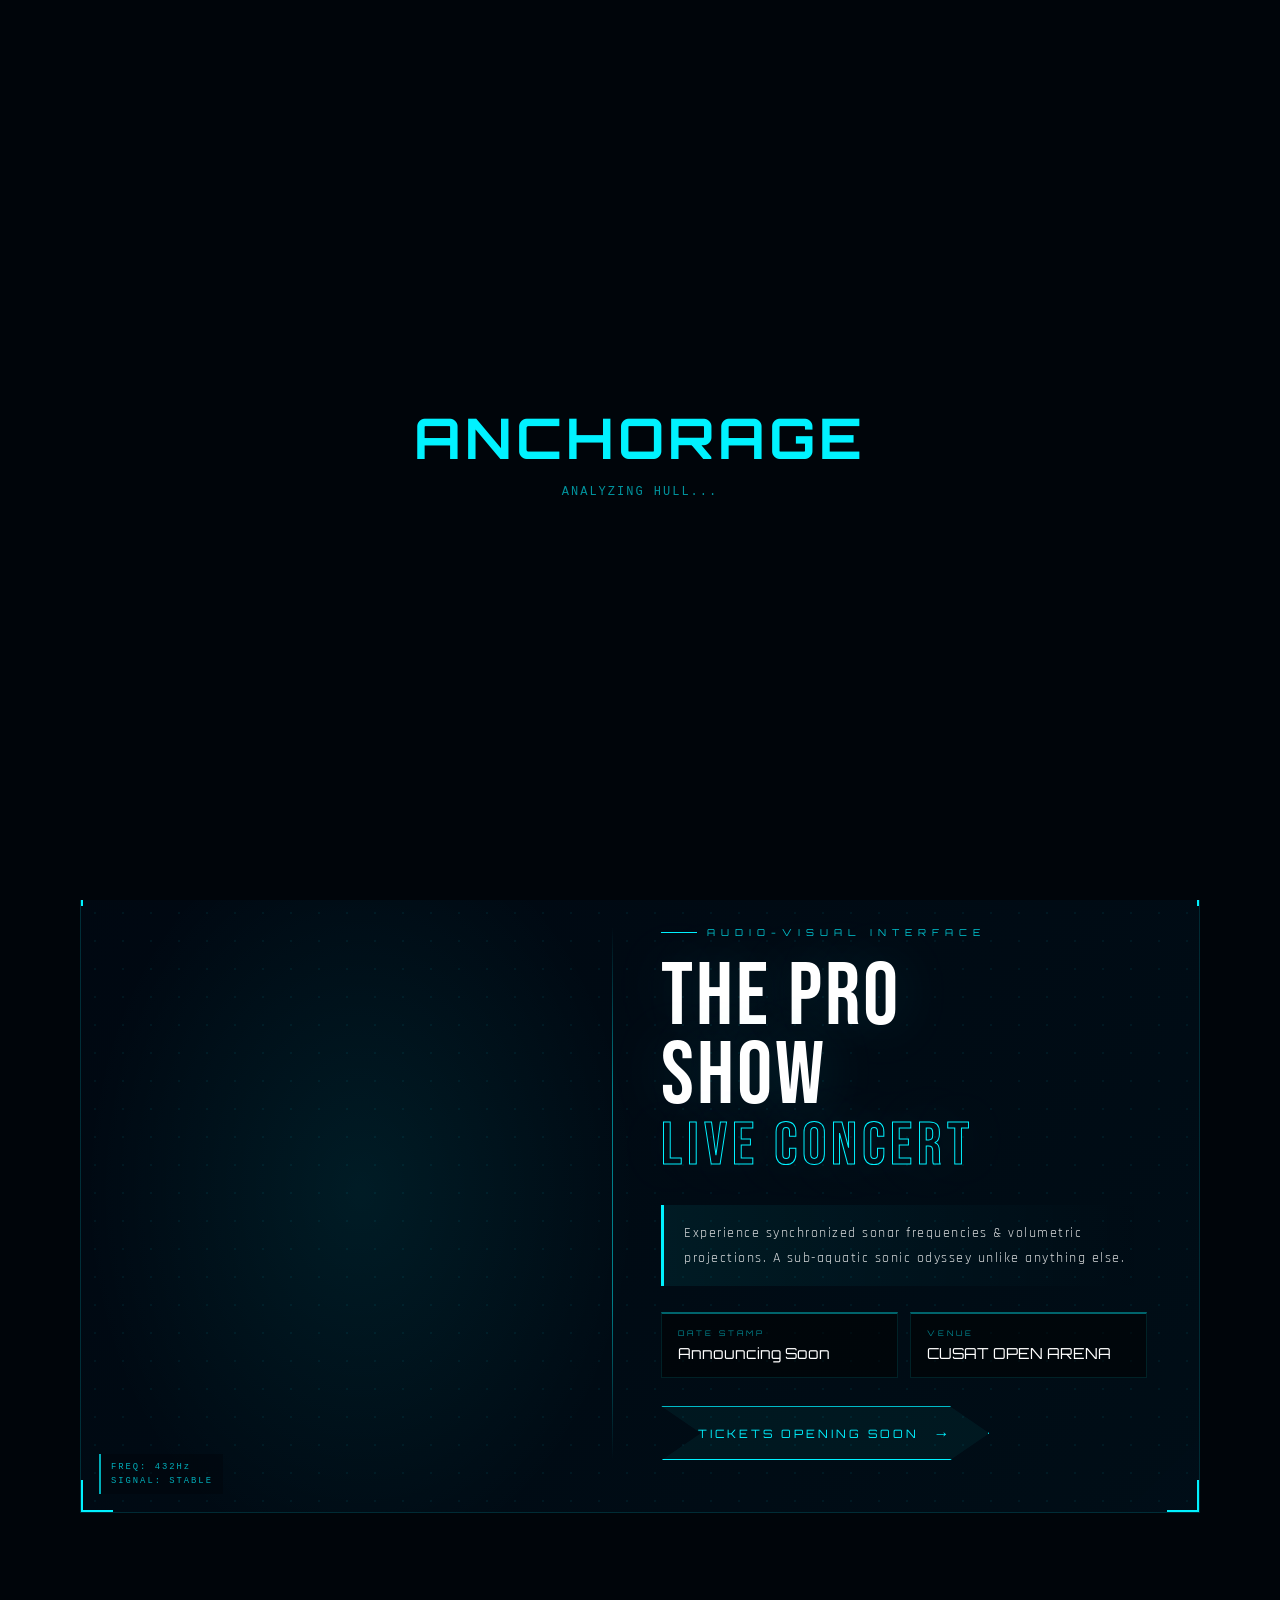
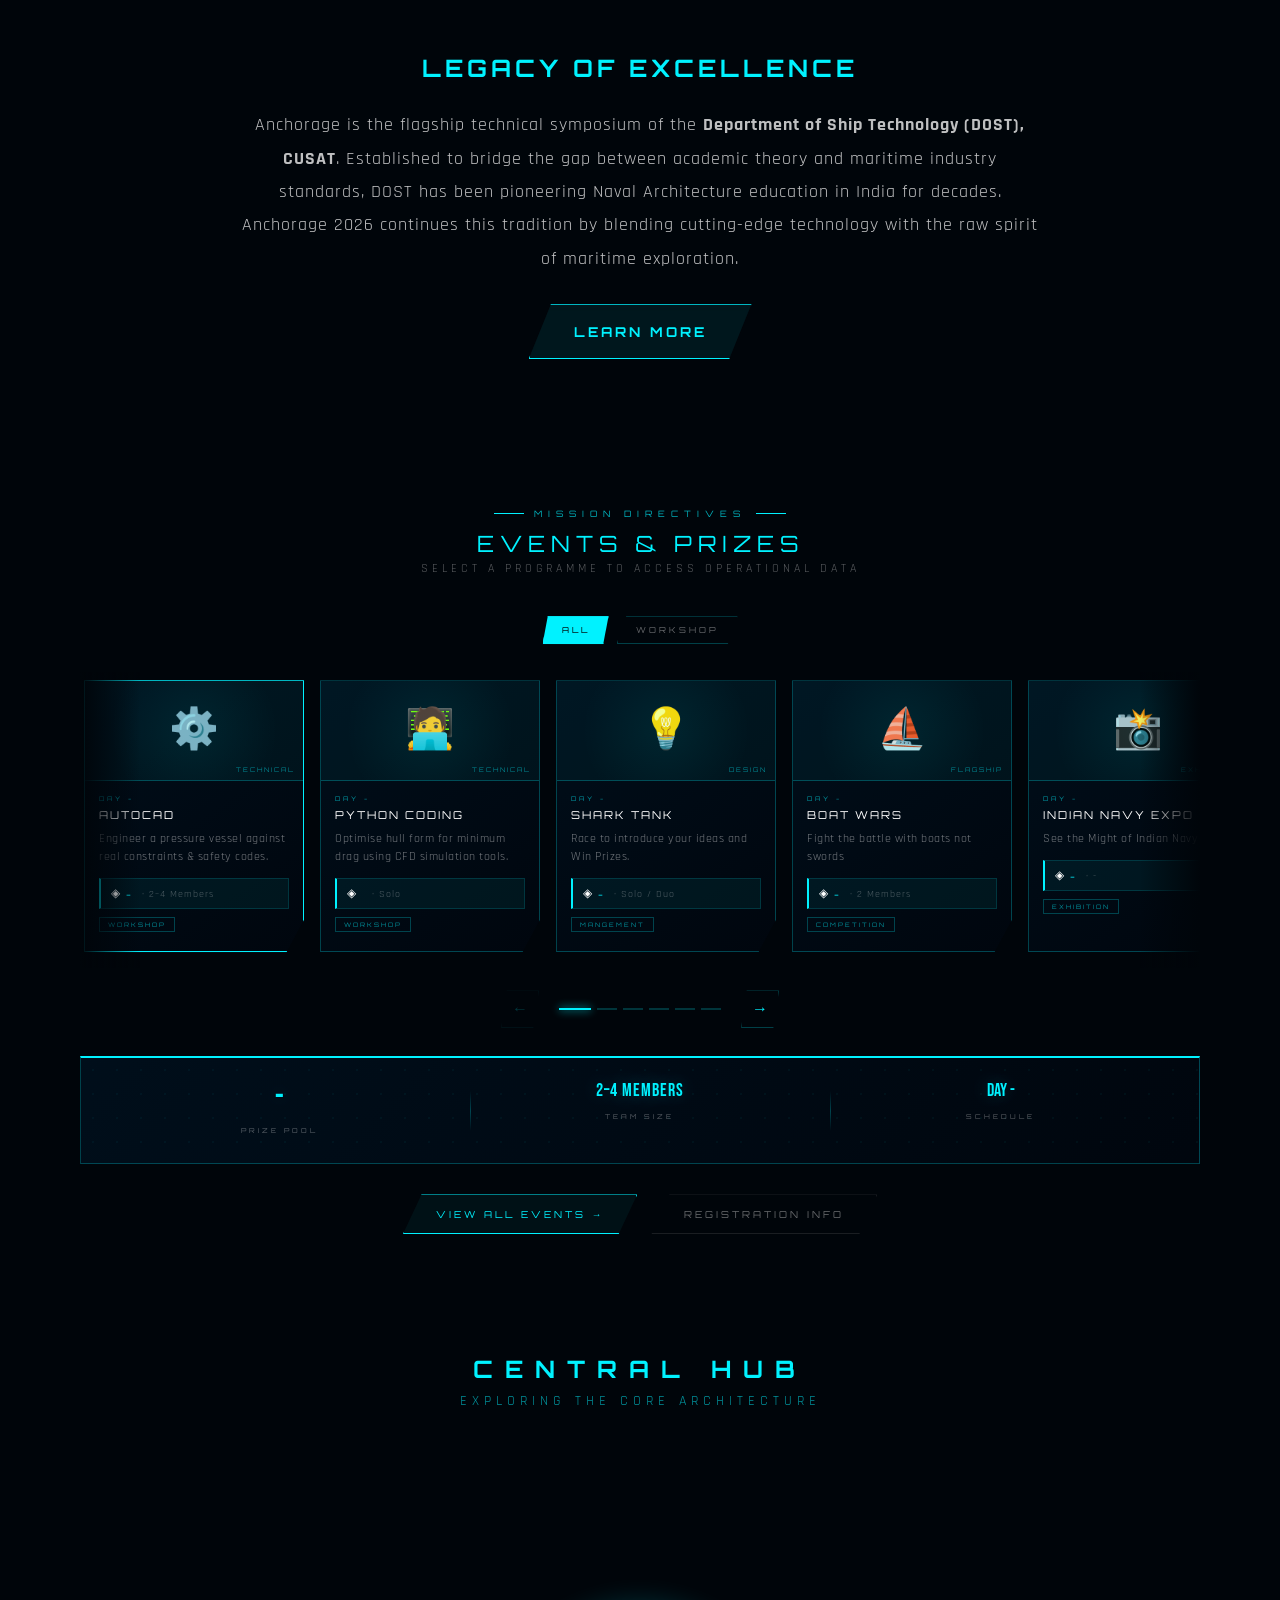
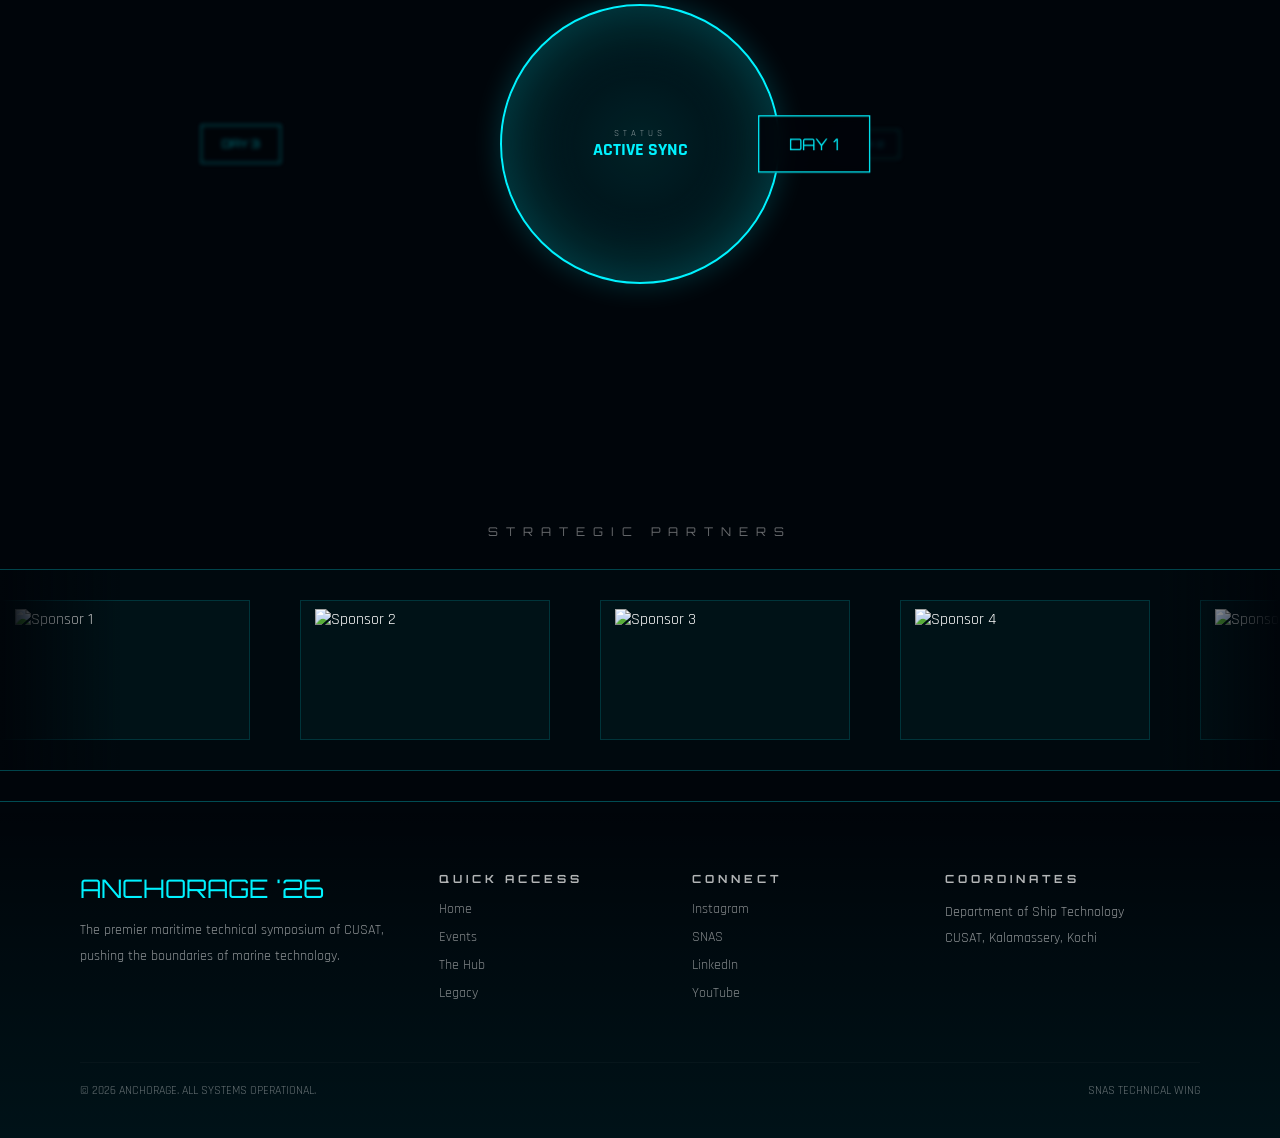
==== commit 4c71ede9: "Add files via upload" ====
--- a/index.html
+++ b/index.html
@@ -722,12 +722,12 @@
     <!-- MOBILE MENU -->
     <div class="mobile-menu" id="mobileMenu">
         <div class="mobile-menu-accent"></div>
-        <a href="coming-Soon.html" class="mobile-menu-link" onclick="closeMobileMenu()">HOME</a>
-        <a href="coming-Soon.html" class="mobile-menu-link" onclick="closeMobileMenu()">EVENTS</a>
-        <a href="coming-Soon.html" class="mobile-menu-link" onclick="closeMobileMenu()">HUB</a>
-        <a href="#sponsors"        class="mobile-menu-link" onclick="closeMobileMenu()">PARTNERS</a>
-        <a href="coming-Soon.html" class="mobile-menu-link" onclick="closeMobileMenu()">ABOUT</a>
-        <a href="coming-Soon.html" class="mobile-register-btn" onclick="closeMobileMenu()">REGISTER</a>
+        <a href="index.html" class="mobile-menu-link" onclick="closeMobileMenu()">HOME</a>
+        <a href="events.html" class="mobile-menu-link" onclick="closeMobileMenu()">EVENTS</a>
+        <a href="#hub"        class="mobile-menu-link" onclick="closeMobileMenu()">HUB</a>
+        <a href="#sponsors"   class="mobile-menu-link" onclick="closeMobileMenu()">PARTNERS</a>
+        <a href="about.html"  class="mobile-menu-link" onclick="closeMobileMenu()">ABOUT</a>
+        <a href="register.html" class="mobile-register-btn" onclick="closeMobileMenu()">REGISTER</a>
     </div>
 
     <!-- NAV -->
@@ -737,13 +737,13 @@
                 <a href="#hero-main"><img src="/assets/logo1.webp" alt="Anchorage 2026 Logo"></a>
             </div>
             <div class="nav-links">
-                <a href="coming-Soon.html" class="nav-link">Home</a>
-                <a href="coming-Soon.html" class="nav-link">Events</a>
-                <a href="coming-Soon.html" class="nav-link">Hub</a>
-                <a href="coming-Soon.html" class="nav-link">Partners</a>
-                <a href="coming-Soon.html" class="nav-link">About</a>
+                <a href="index.html"    class="nav-link">Home</a>
+                <a href="events.html"   class="nav-link">Events</a>
+                <a href="#hub"          class="nav-link">Hub</a>
+                <a href="#sponsors"     class="nav-link">Partners</a>
+                <a href="about.html"    class="nav-link">About</a>
             </div>
-            <a href="coming-Soon.html" class="nav-link nav-register-desktop">REGISTER</a>
+            <a href="register.html" class="nav-link nav-register-desktop">REGISTER</a>
             <button class="hamburger" id="hamburger" aria-label="Toggle menu" onclick="toggleMobileMenu()">
                 <span></span><span></span><span></span>
             </button>
@@ -766,7 +766,7 @@
                     <div class="count-item"><span id="seconds" class="count-no">00</span><span class="count-label">SECS</span></div>
                 </div>
                 <p class="hero-desc">Experience the ultimate maritime technical symposium hosted by the Department of Ship Technology, CUSAT.</p>
-                <a href="coming-Soon.html" class="btn-hex">INITIALIZE REGISTRATION</a>
+                <a href="register.html" class="btn-hex">INITIALIZE REGISTRATION</a>
             </div>
         </section>
 
@@ -834,6 +834,7 @@
                     pioneering Naval Architecture education in India for decades. Anchorage 2026 continues this tradition
                     by blending cutting-edge technology with the raw spirit of maritime exploration.
                 </p>
+                <a href="about.html" class="btn-hex" style="margin-top:28px;">LEARN MORE</a>
             </div>
         </section>
 
@@ -866,8 +867,8 @@
                 <div class="ev-detail-panel" id="evDetail"></div>
 
                 <div class="ev-cta-row">
-                    <a href="coming-Soon.html" class="ev-cta-primary">View All Events &#8594;</a>
-                    <a href="coming-Soon.html" class="ev-cta-secondary">Registration Info</a>
+                    <a href="events.html"   class="ev-cta-primary">View All Events &#8594;</a>
+                    <a href="register.html" class="ev-cta-secondary">Registration Info</a>
                 </div>
 
             </div>
@@ -883,9 +884,9 @@
                         <span class="core-status-label">STATUS</span>
                         <span class="core-status-val">ACTIVE SYNC</span>
                     </div>
-                    <a href="coming-Soon.html?day=day1" class="orbit-item">DAY 1</a>
-                    <a href="coming-Soon.html?day=day2" class="orbit-item">DAY 2</a>
-                    <a href="coming-Soon.html?day=day3" class="orbit-item">DAY 3</a>
+                    <a href="events.html?day=day1" class="orbit-item">DAY 1</a>
+                    <a href="events.html?day=day2" class="orbit-item">DAY 2</a>
+                    <a href="events.html?day=day3" class="orbit-item">DAY 3</a>
                 </div>
             </div>
         </section>
@@ -932,10 +933,10 @@
                     <div>
                         <h3 style="margin-bottom:14px; font-size:0.7rem; letter-spacing:4px; opacity:0.7;">Quick Access</h3>
                         <ul class="footer-links">
-                            <li><a href="coming-Soon.html">Home</a></li>
-                            <li><a href="coming-Soon.html">Events</a></li>
-                            <li><a href="coming-Soon.html">The Hub</a></li>
-                            <li><a href="#about">Legacy</a></li>
+                            <li><a href="index.html">Home</a></li>
+                            <li><a href="events.html">Events</a></li>
+                            <li><a href="#hub">The Hub</a></li>
+                            <li><a href="about.html">Legacy</a></li>
                         </ul>
                     </div>
                     <div>
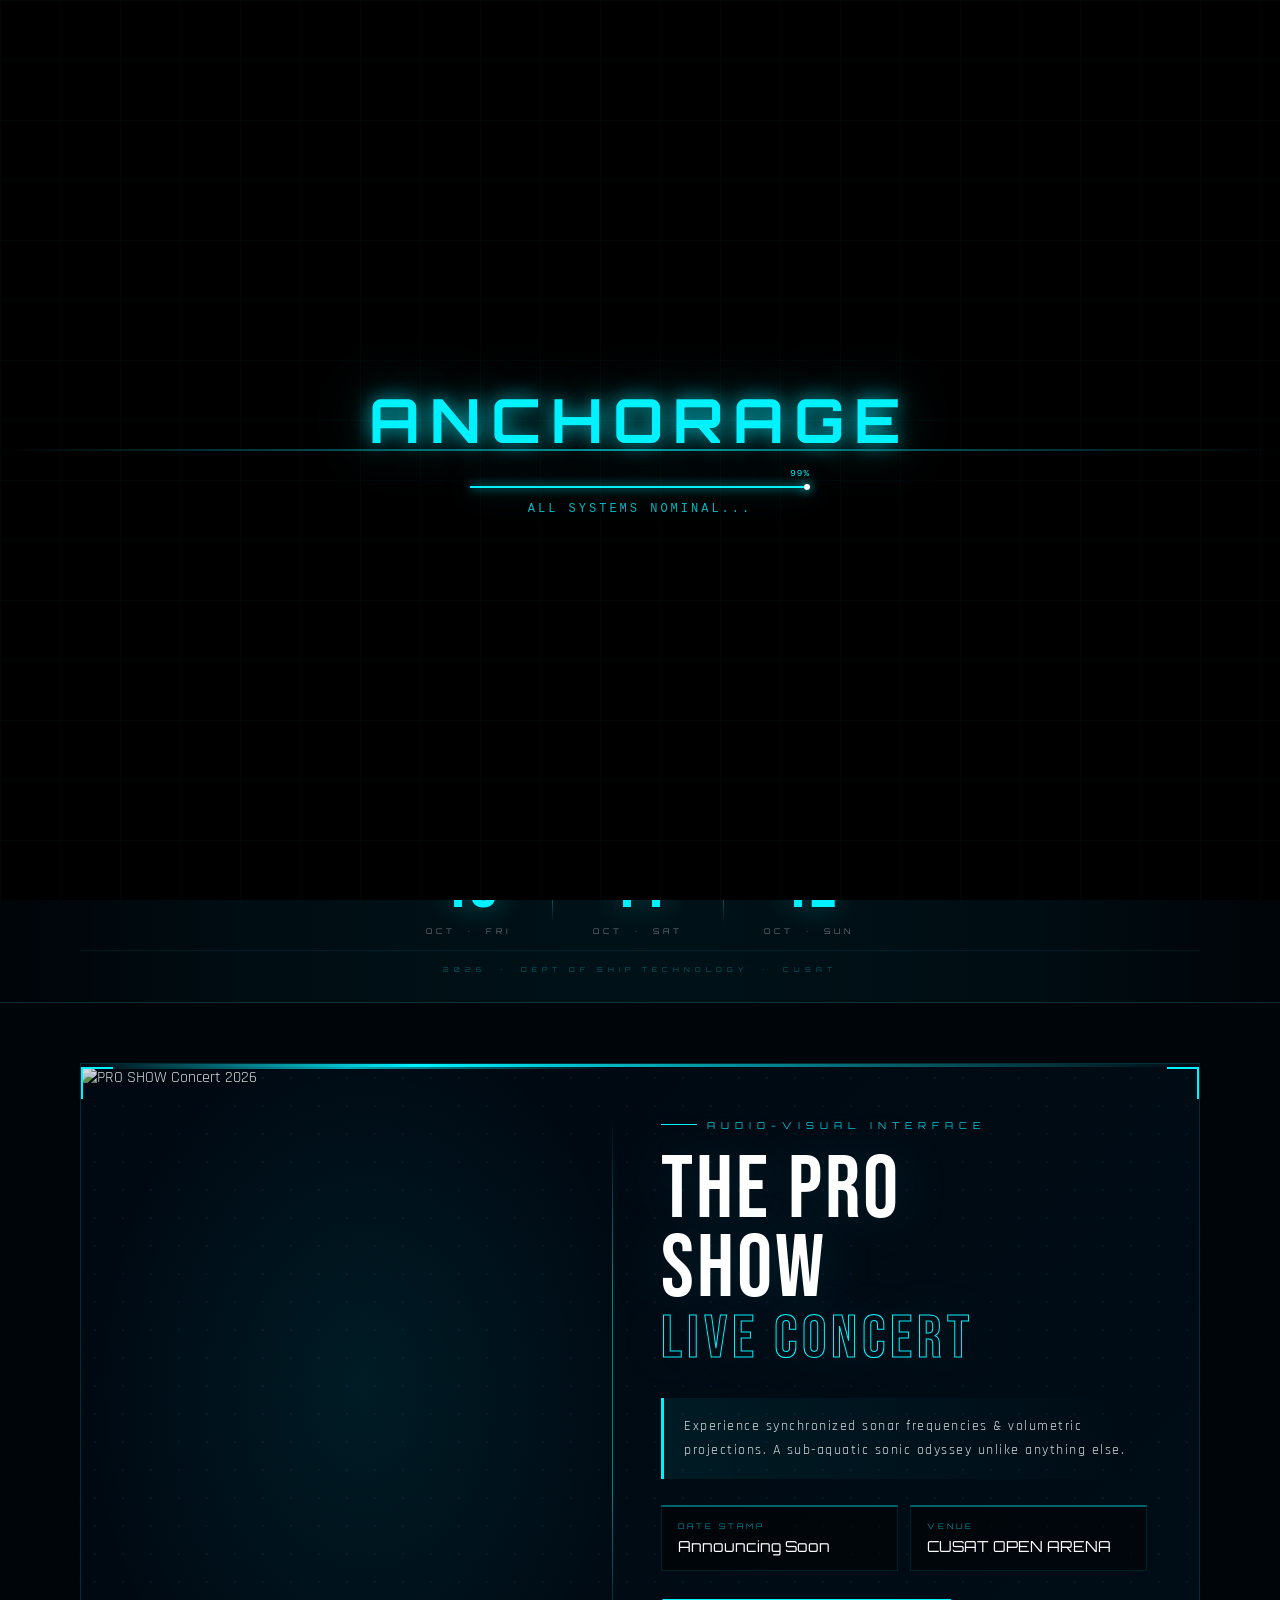
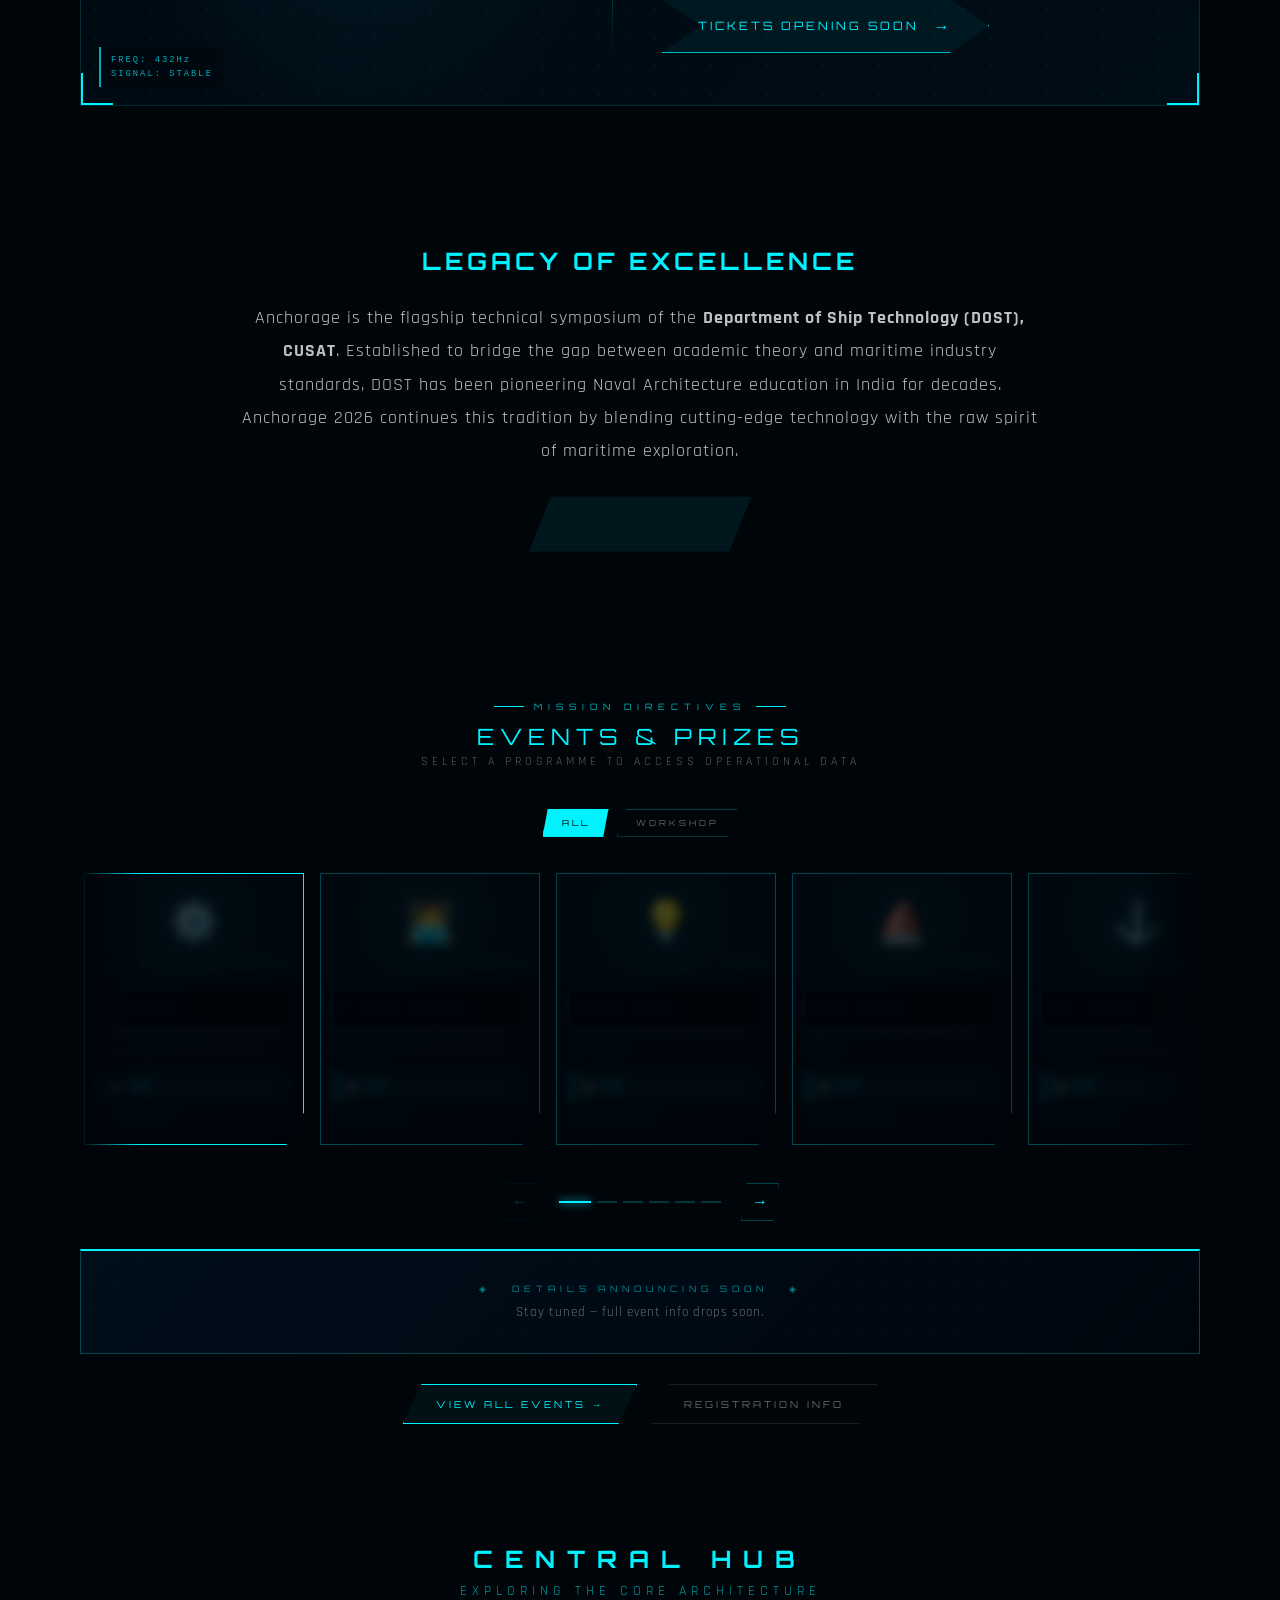
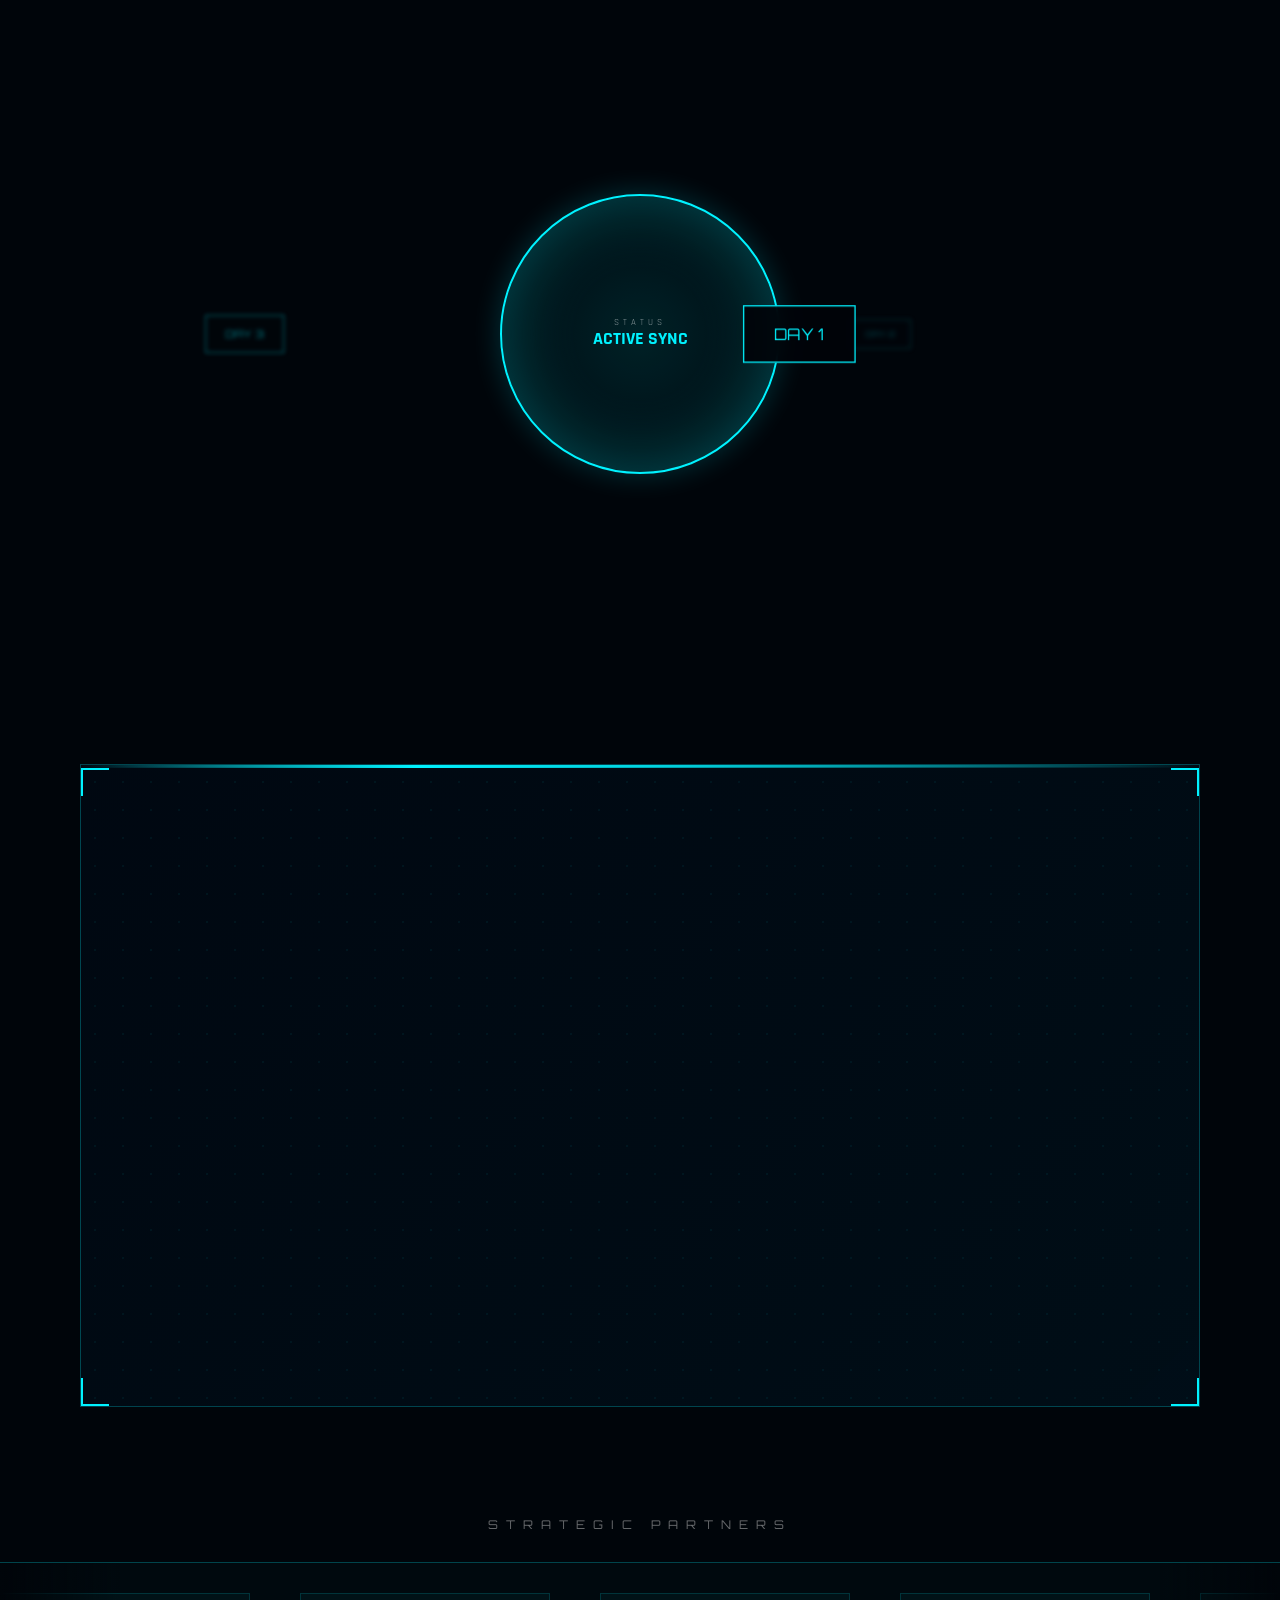
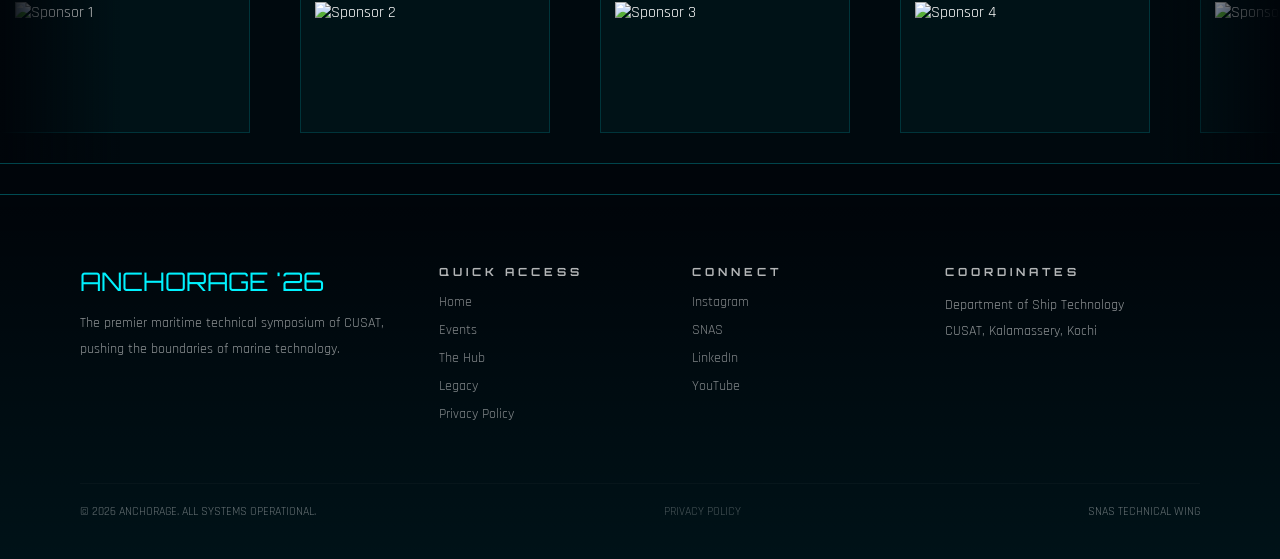
==== commit d3a99aac: "Add files via upload" ====
--- a/index.html
+++ b/index.html
@@ -75,13 +75,143 @@
 
         /* ====== LOADER ====== */
         #hero-loader {
-            position: fixed; inset: 0; background: var(--deep-ocean);
-            z-index: 2000; display: flex; align-items: center; justify-content: center; flex-direction: column;
-            transition: transform 1.2s cubic-bezier(0.85,0,0.15,1);
+            position: fixed; inset: 0;
+            background: #000000;
+            z-index: 2000;
+            display: flex;
+            flex-direction: column;
+            align-items: center;
+            justify-content: center;
+            gap: 0;
+            transition: transform 1s cubic-bezier(0.85,0,0.15,1);
+            overflow: hidden;
+        }
+        /* subtle grid bg on loader */
+        #hero-loader::before {
+            content: '';
+            position: absolute; inset: 0;
+            background-image:
+                linear-gradient(rgba(0,242,255,0.03) 1px, transparent 1px),
+                linear-gradient(90deg, rgba(0,242,255,0.03) 1px, transparent 1px);
+            background-size: 60px 60px;
+            pointer-events: none;
+        }
+        /* sweeping scan line */
+        #hero-loader::after {
+            content: '';
+            position: absolute; left: 0; right: 0; height: 2px;
+            background: linear-gradient(90deg, transparent, rgba(0,242,255,0.6), transparent);
+            animation: loader-scan 2.8s ease-in-out infinite;
+            pointer-events: none;
+        }
+        @keyframes loader-scan {
+            0%   { top: -2px; opacity: 0; }
+            5%   { opacity: 1; }
+            95%  { opacity: 0.4; }
+            100% { top: 100%; opacity: 0; }
         }
         .loader-finished { transform: translateY(-100%); }
-        #load-title { font-size: 3.5rem; margin-bottom: 12px; font-family: 'Orbitron'; color: var(--neon-cyan); }
-        #status-msg  { font-family: monospace; letter-spacing: 2px; color: var(--neon-cyan); opacity: 0.6; font-size: 0.75rem; }
+
+        /* Title */
+        #load-title {
+            font-family: 'Orbitron', sans-serif;
+            font-size: clamp(2.2rem, 8vw, 3.8rem);
+            color: var(--neon-cyan);
+            letter-spacing: 10px;
+            text-shadow: 0 0 20px rgba(0,242,255,0.8), 0 0 60px rgba(0,242,255,0.35);
+            margin-bottom: 28px;
+            position: relative; z-index: 1;
+            text-align: center;
+        }
+
+        /* Progress bar container */
+        #hull-progress-wrap {
+            width: min(340px, 80vw);
+            height: 2px;
+            background: rgba(0,242,255,0.1);
+            margin-bottom: 14px;
+            position: relative;
+            z-index: 1;
+        }
+        #hull-progress-bar {
+            height: 100%; width: 0%;
+            background: var(--neon-cyan);
+            box-shadow: 0 0 10px var(--neon-cyan), 0 0 30px rgba(0,242,255,0.5);
+            position: relative;
+            transition: width 0.08s linear;
+        }
+        #hull-progress-bar::after {
+            content: '';
+            position: absolute; right: -3px; top: 50%;
+            transform: translateY(-50%);
+            width: 6px; height: 6px; border-radius: 50%;
+            background: white;
+            box-shadow: 0 0 10px var(--neon-cyan), 0 0 20px rgba(0,242,255,0.7);
+        }
+        #hull-pct {
+            position: absolute; right: 0; top: -18px;
+            font-family: monospace; font-size: 0.58rem;
+            color: var(--neon-cyan); letter-spacing: 1px;
+        }
+
+        /* Status line */
+        #status-msg {
+            font-family: monospace;
+            font-size: clamp(0.6rem, 2.5vw, 0.75rem);
+            letter-spacing: 3px;
+            color: var(--neon-cyan);
+            opacity: 0.75;
+            min-height: 1.4em;
+            position: relative; z-index: 1;
+            text-align: center;
+        }
+
+        /* Bridge online — hidden until triggered, replaces status */
+        #bridge-online {
+            font-family: 'Orbitron', sans-serif;
+            font-size: clamp(0.7rem, 3vw, 1rem);
+            letter-spacing: 8px;
+            color: var(--neon-cyan);
+            text-shadow: 0 0 25px rgba(0,242,255,0.9), 0 0 70px rgba(0,242,255,0.5);
+            position: relative; z-index: 1;
+            text-align: center;
+            opacity: 0;
+            pointer-events: none;
+            /* sits in the same vertical spot as status-msg — zero height until shown */
+            max-height: 0; overflow: hidden;
+            transition: max-height 0s, opacity 0s;
+        }
+        #bridge-online.show {
+            max-height: 3em;
+            opacity: 1;
+            animation: bridge-flicker 0.7s ease forwards,
+                       glow-pulse-text 2s ease-in-out infinite 0.7s;
+        }
+        @keyframes bridge-flicker {
+            0%  { opacity: 0; }
+            12% { opacity: 1; }
+            18% { opacity: 0.15; }
+            24% { opacity: 1; }
+            30% { opacity: 0.4; }
+            36% { opacity: 1; }
+            100%{ opacity: 1; }
+        }
+        @keyframes glow-pulse-text {
+            0%,100% { text-shadow: 0 0 20px rgba(0,242,255,0.8), 0 0 50px rgba(0,242,255,0.4); }
+            50%      { text-shadow: 0 0 40px rgba(0,242,255,1), 0 0 110px rgba(0,242,255,0.6), 0 0 200px rgba(0,242,255,0.2); }
+        }
+
+        /* Animated dots */
+        .loader-dots span { display: inline-block; animation: dot-blink 1.2s infinite; }
+        .loader-dots span:nth-child(2) { animation-delay: 0.2s; }
+        .loader-dots span:nth-child(3) { animation-delay: 0.4s; }
+        @keyframes dot-blink { 0%,80%,100%{opacity:0} 40%{opacity:1} }
+
+        /* ====== GLOBAL GLOW PULSE ====== */
+        @keyframes glow-pulse {
+            0%,100% { box-shadow: 0 0 8px rgba(0,242,255,0.2), inset 0 0 8px rgba(0,242,255,0.03); border-color: rgba(0,242,255,0.25); }
+            50%      { box-shadow: 0 0 22px rgba(0,242,255,0.5), 0 0 50px rgba(0,242,255,0.2), inset 0 0 20px rgba(0,242,255,0.07); border-color: rgba(0,242,255,0.55); }
+        }
 
         /* ====== LAYOUT ====== */
         .container { width: 100%; max-width: 1200px; margin: 0 auto; padding: 0 var(--pad); }
@@ -185,24 +315,138 @@
         .mobile-register-btn:active { background: var(--neon-cyan); color: black; }
 
         /* ====== HERO ====== */
-        #hero-main { min-height: 90vh; text-align: center; padding-top: 170px; }
-        .hero-tagline { font-family: 'Orbitron', sans-serif; font-size: 0.85rem; letter-spacing: 12px; color: var(--neon-cyan); margin-bottom: 18px; display: block; opacity: 0.8; }
-        .main-title   { font-size: clamp(3.5rem, 10vw, 7rem); line-height: 0.92; text-shadow: 0 10px 30px rgba(0,242,255,0.2); }
-        .countdown-container { display: flex; gap: 14px; justify-content: center; margin-top: 36px; font-family: 'Orbitron'; }
+        #hero-main {
+            min-height: 90vh; text-align: center; padding-top: 160px;
+            position: relative; overflow: hidden;
+        }
+
+        /* Radial glow behind the title */
+        #hero-main::before {
+            content: ''; position: absolute;
+            top: 20%; left: 50%; transform: translateX(-50%);
+            width: 700px; height: 400px;
+            background: radial-gradient(ellipse, rgba(0,242,255,0.07) 0%, transparent 70%);
+            pointer-events: none; z-index: 0;
+        }
+
+        /* Horizontal scan line across hero */
+        .hero-scan {
+            position: absolute; left: 0; right: 0; height: 1px;
+            background: linear-gradient(90deg, transparent 0%, rgba(0,242,255,0.5) 40%, rgba(0,242,255,0.8) 50%, rgba(0,242,255,0.5) 60%, transparent 100%);
+            animation: heroScan 8s ease-in-out infinite;
+            pointer-events: none; z-index: 1; top: 30%;
+        }
+        @keyframes heroScan {
+            0%   { top: 15%; opacity: 0; }
+            10%  { opacity: 1; }
+            90%  { opacity: 0.6; }
+            100% { top: 85%; opacity: 0; }
+        }
+
+        /* Corner brackets framing the title */
+        .hero-title-wrap {
+            position: relative; display: block;
+            padding: 24px 32px; z-index: 2;
+            text-align: center;
+            width: 100%;
+            box-sizing: border-box;
+        }
+        .hero-title-wrap::before, .hero-title-wrap::after,
+        .hero-corner-bl, .hero-corner-br {
+            content: ''; position: absolute;
+            width: 28px; height: 28px;
+        }
+        .hero-title-wrap::before {
+            top: 0; left: 0;
+            border-top: 1px solid rgba(0,242,255,0.6);
+            border-left: 1px solid rgba(0,242,255,0.6);
+        }
+        .hero-title-wrap::after {
+            top: 0; right: 0;
+            border-top: 1px solid rgba(0,242,255,0.6);
+            border-right: 1px solid rgba(0,242,255,0.6);
+        }
+        .hero-corner-bl {
+            bottom: 0; left: 0;
+            border-bottom: 1px solid rgba(0,242,255,0.6);
+            border-left: 1px solid rgba(0,242,255,0.6);
+            position: absolute;
+        }
+        .hero-corner-br {
+            bottom: 0; right: 0;
+            border-bottom: 1px solid rgba(0,242,255,0.6);
+            border-right: 1px solid rgba(0,242,255,0.6);
+            position: absolute;
+        }
+
+        .hero-tagline {
+            font-family: 'Orbitron', sans-serif; font-size: 0.72rem;
+            letter-spacing: 10px; color: var(--neon-cyan);
+            margin-bottom: 10px; display: block; opacity: 0.65;
+            position: relative; z-index: 2;
+        }
+
+        /* Main title with layered glow */
+        .main-title {
+            font-size: clamp(3.8rem, 11vw, 8rem);
+            line-height: 1.1;
+            position: relative; z-index: 2;
+            display: block;
+            width: 100%;
+            text-align: center;
+        }
+        .main-title.title-white {
+            color: #fff;
+            text-shadow: none;
+        }
+
+        .main-title.title-cyan {
+            color: var(--neon-cyan);
+            margin-top: 10px;
+        }
+        @keyframes titleGlow {
+            0%,100% { text-shadow: none; }
+            50%      { text-shadow: none; }
+        }
+
+        /* Thin decorative line under title */
+        .hero-title-line {
+            width: 120px; height: 1px; margin: 16px auto 0;
+            background: linear-gradient(90deg, transparent, var(--neon-cyan), transparent);
+            position: relative; z-index: 2;
+        }
+        .hero-title-line::before, .hero-title-line::after {
+            content: ''; position: absolute; top: 50%; transform: translateY(-50%);
+            width: 5px; height: 5px; border-radius: 50%;
+            background: var(--neon-cyan); box-shadow: 0 0 8px var(--neon-cyan);
+        }
+        .hero-title-line::before { left: 0; }
+        .hero-title-line::after  { right: 0; }
+
+        /* Countdown */
+        .countdown-container { display: flex; gap: 14px; justify-content: center; margin-top: 32px; font-family: 'Orbitron'; position: relative; z-index: 2; }
         .count-item {
             background: rgba(0,242,255,0.04); border: 1px solid var(--border-glow);
             padding: 14px 12px; min-width: 80px; text-align: center;
             clip-path: polygon(0 0, 100% 0, 100% 70%, 80% 100%, 0 100%);
             transition: all 0.3s ease; position: relative;
+            animation: glow-pulse 4s ease-in-out infinite;
+            animation-delay: calc(var(--i, 0) * 0.5s);
         }
         .count-item::before {
             content: ''; position: absolute; top: 0; left: 0; right: 0; height: 1px;
             background: linear-gradient(90deg, transparent, var(--neon-cyan), transparent);
             opacity: 0.6;
         }
-        .count-no    { font-size: 2rem; color: var(--neon-cyan); display: block; }
+        .count-no    { font-size: 2rem; color: var(--neon-cyan); display: block; text-shadow: 0 0 14px rgba(0,242,255,0.5); }
         .count-label { font-size: 0.55rem; opacity: 0.5; letter-spacing: 3px; margin-top: 3px; display: block; }
-        .hero-desc { max-width: 560px; margin: 26px auto 0; opacity: 0.55; letter-spacing: 1.5px; line-height: 1.8; font-size: 0.95rem; }
+
+        .hero-desc {
+            max-width: 520px; margin: 24px auto 0;
+            opacity: 0.45; letter-spacing: 1.5px; line-height: 1.8; font-size: 0.92rem;
+            position: relative; z-index: 2;
+        }
+
         .btn-hex {
             display: inline-block; padding: 18px 44px;
             color: var(--neon-cyan); text-decoration: none;
@@ -213,10 +457,62 @@
             clip-path: polygon(10% 0, 100% 0, 90% 100%, 0 100%);
             transition: all 0.5s var(--expo-easing);
             margin-top: 32px; backdrop-filter: blur(5px);
+            position: relative; z-index: 2;
             -webkit-tap-highlight-color: transparent;
         }
-        .btn-hex:hover  { background: var(--neon-cyan); color: black; box-shadow: 0 0 50px var(--neon-cyan); transform: scale(1.06) translateY(-4px); }
+        .btn-hex:hover  { background: var(--neon-cyan); color: black; box-shadow: 0 0 50px rgba(0,242,255,0.6); transform: scale(1.06) translateY(-4px); }
         .btn-hex:active { background: var(--neon-cyan); color: black; transform: scale(0.97); }
+
+        /* ====== DATE STRIP ====== */
+        .date-strip {
+            width: 100%;
+            background: linear-gradient(90deg, transparent 0%, rgba(0,242,255,0.04) 20%, rgba(0,242,255,0.06) 50%, rgba(0,242,255,0.04) 80%, transparent 100%);
+            border-top: 1px solid rgba(0,242,255,0.15);
+            border-bottom: 1px solid rgba(0,242,255,0.15);
+            padding: 28px 0;
+            position: relative; overflow: hidden;
+        }
+        .date-strip::before {
+            content: ''; position: absolute; top: 0; left: -100%; width: 60%; height: 100%;
+            background: linear-gradient(90deg, transparent, rgba(0,242,255,0.06), transparent);
+            animation: stripShimmer 5s infinite linear;
+        }
+        @keyframes stripShimmer { to { left: 160%; } }
+        .date-strip-inner {
+            max-width: 1200px; margin: 0 auto;
+            padding: 0 40px;
+            display: flex; align-items: center; justify-content: center;
+            gap: 0; flex-wrap: wrap; position: relative; z-index: 1;
+        }
+        .date-strip-item {
+            display: flex; flex-direction: column; align-items: center;
+            padding: 0 40px; gap: 4px;
+        }
+        .date-strip-day {
+            font-family: 'Bebas Neue', sans-serif; font-size: clamp(2.8rem, 6vw, 4.5rem);
+            color: var(--neon-cyan); line-height: 1;
+            text-shadow: 0 0 30px rgba(0,242,255,0.4);
+        }
+        .date-strip-meta {
+            font-family: 'Orbitron', sans-serif; font-size: 0.48rem;
+            letter-spacing: 4px; color: rgba(255,255,255,0.4);
+        }
+        .date-strip-divider {
+            width: 1px; height: 60px;
+            background: linear-gradient(to bottom, transparent, rgba(0,242,255,0.4), transparent);
+            flex-shrink: 0;
+        }
+        .date-strip-label {
+            width: 100%; text-align: center;
+            font-family: 'Orbitron', sans-serif; font-size: 0.42rem;
+            letter-spacing: 5px; color: rgba(0,242,255,0.35);
+            margin-top: 14px; padding-top: 14px;
+            border-top: 1px solid rgba(0,242,255,0.08);
+        }
+        @media (max-width: 600px) {
+            .date-strip-item { padding: 0 20px; }
+            .date-strip-inner { padding: 0 16px; }
+        }
 
         /* ====== PRO SHOW ====== */
         #concert { padding: 60px 0; }
@@ -454,6 +750,37 @@
             color: rgba(0,242,255,0.6); margin-top: 8px; text-transform: uppercase;
         }
 
+        /* ── Coming Soon overlay on event cards ── */
+        .ev-card-soon-badge {
+            position: absolute; top: 50%; left: 50%; z-index: 6;
+            transform: translate(-50%, -50%);
+            font-family: 'Orbitron', sans-serif; font-size: 0.52rem; letter-spacing: 3px;
+            padding: 10px 18px; text-transform: uppercase; text-align: center; white-space: nowrap;
+            background: rgba(0,5,10,0.92);
+            border: 1px solid rgba(0,242,255,0.6);
+            color: var(--neon-cyan);
+            animation: soonPulse 2.5s ease-in-out infinite;
+        }
+        @keyframes soonPulse {
+            0%,100% { box-shadow: 0 0 8px rgba(0,242,255,0.25); opacity: 0.9; }
+            50%      { box-shadow: 0 0 22px rgba(0,242,255,0.6); opacity: 1; }
+        }
+        .ev-card-soon-overlay {
+            position: absolute; inset: 0; z-index: 5;
+            background: rgba(0,5,10,0.72);
+            backdrop-filter: blur(4px);
+            pointer-events: none;
+        }
+        /* Blur the actual card content underneath */
+        .ev-card.soon .ev-card-icon,
+        .ev-card.soon .ev-card-body {
+            filter: blur(3px);
+            user-select: none;
+        }
+        .ev-card.soon { cursor: default; }
+        .ev-card.soon:hover { transform: none; box-shadow: none; border-color: var(--border-glow); }
+        .ev-card.soon:hover::before { opacity: 0; }
+
         .ev-nav {
             display: flex; justify-content: center; align-items: center; gap: 20px; margin-top: 22px;
         }
@@ -617,7 +944,14 @@
 
             #hero-main { min-height: 100svh; padding-top: 90px; padding-bottom: 40px; justify-content: center; }
             .hero-tagline { font-size: 0.52rem; letter-spacing: 5px; margin-bottom: 14px; }
-            .main-title { font-size: clamp(2.8rem, 14vw, 4.5rem); }
+            .main-title {
+                font-size: clamp(2.2rem, 11vw, 4rem);
+                letter-spacing: 0.08em;
+                /* offset the trailing letter-spacing so text appears truly centred */
+                text-indent: 0.08em;
+                white-space: nowrap;
+                overflow: visible;
+            }
             .countdown-container { gap: 8px; margin-top: 24px; }
             .count-item { min-width: 0; flex: 1; padding: 12px 6px; }
             .count-no    { font-size: 1.5rem; }
@@ -679,7 +1013,7 @@
         /* ====== SMALL PHONE ====== */
         @media (max-width: 400px) {
             :root { --pad: 14px; }
-            .main-title { font-size: clamp(2.4rem, 16vw, 3rem); }
+            .main-title { font-size: clamp(1.7rem, 10.5vw, 2.4rem); letter-spacing: 0.05em; text-indent: 0.05em; }
             .count-no   { font-size: 1.2rem; }
             .proshow-heading { font-size: 3.2rem; }
             .proshow-heading-accent { font-size: 2rem; }
@@ -693,6 +1027,149 @@
             .btn-hex:hover  { transform: none; box-shadow: none; }
             .proshow-cta:hover { transform: none; }
             .proshow-image-panel:hover img { transform: none; }
+        }
+
+        /* ====== IPL CONTEST SECTION ====== */
+        #contest { padding: 80px 0; }
+
+        .contest-wrapper {
+            background: linear-gradient(135deg, rgba(0,8,18,0.95) 0%, rgba(0,15,25,0.9) 100%);
+            border: 1px solid var(--border-glow);
+            position: relative; overflow: hidden;
+            animation: glow-pulse 5s ease-in-out infinite;
+        }
+        .contest-topbar {
+            width: 100%; height: 3px;
+            background: linear-gradient(90deg, transparent 0%, var(--neon-cyan) 30%, rgba(0,242,255,0.4) 70%, transparent 100%);
+        }
+        .contest-corner { position: absolute; width: 28px; height: 28px; z-index: 2; }
+        .contest-corner.tl { top: 3px; left: 0;   border-top: 2px solid var(--neon-cyan); border-left: 2px solid var(--neon-cyan); }
+        .contest-corner.tr { top: 3px; right: 0;  border-top: 2px solid var(--neon-cyan); border-right: 2px solid var(--neon-cyan); }
+        .contest-corner.bl { bottom: 0; left: 0;  border-bottom: 2px solid var(--neon-cyan); border-left: 2px solid var(--neon-cyan); }
+        .contest-corner.br { bottom: 0; right: 0; border-bottom: 2px solid var(--neon-cyan); border-right: 2px solid var(--neon-cyan); }
+        .contest-dots {
+            position: absolute; inset: 3px 0 0 0;
+            background-image: radial-gradient(rgba(0,242,255,0.05) 1px, transparent 1px);
+            background-size: 28px 28px; pointer-events: none;
+        }
+        .contest-scan {
+            position: absolute; top: 0; left: 0; right: 0; height: 2px;
+            background: linear-gradient(90deg, transparent, rgba(0,242,255,0.6), transparent);
+            animation: vscan 5s linear infinite; pointer-events: none; z-index: 1;
+        }
+
+        .contest-inner {
+            display: grid; grid-template-columns: 1fr 1fr;
+            position: relative; z-index: 2; min-height: 340px;
+        }
+
+        /* Left — info panel */
+        .contest-info {
+            padding: 52px 48px 52px 52px;
+            display: flex; flex-direction: column; justify-content: center; gap: 0;
+            border-right: 1px solid rgba(0,242,255,0.1);
+        }
+        .contest-badge { display: inline-flex; align-items: center; gap: 10px; margin-bottom: 20px; }
+        .contest-badge-line { width: 36px; height: 1px; background: var(--neon-cyan); flex-shrink: 0; }
+        .contest-badge-text { font-family: 'Orbitron', sans-serif; font-size: 0.6rem; color: var(--neon-cyan); letter-spacing: 6px; opacity: 0.8; }
+
+        .contest-heading {
+            font-family: 'Bebas Neue', sans-serif;
+            font-size: clamp(3rem, 5vw, 4.5rem); line-height: 0.9; letter-spacing: 3px;
+            color: white; text-transform: uppercase; margin-bottom: 6px;
+        }
+        .contest-heading-accent {
+            display: block; font-family: 'Bebas Neue', sans-serif;
+            font-size: clamp(1.8rem, 3vw, 2.8rem); line-height: 1.1; letter-spacing: 5px;
+            color: transparent; -webkit-text-stroke: 1px var(--neon-cyan);
+        }
+        .contest-tagline {
+            margin: 22px 0 26px; padding: 16px 20px;
+            border-left: 3px solid var(--neon-cyan);
+            background: linear-gradient(90deg, rgba(0,242,255,0.07), transparent);
+            position: relative; overflow: hidden;
+        }
+        .contest-tagline::after {
+            content: ''; position: absolute; inset: 0;
+            background: linear-gradient(90deg, transparent, rgba(0,242,255,0.1), transparent);
+            transform: translateX(-100%); animation: shimmer 4s infinite 1s;
+        }
+        @keyframes shimmer { 0%{transform:translateX(-100%)} 100%{transform:translateX(100%)} }
+        .contest-tagline p { font-size: 0.9rem; letter-spacing: 1.5px; line-height: 1.7; opacity: 0.85; }
+
+        .contest-stats { display: grid; grid-template-columns: 1fr 1fr; gap: 12px; margin-bottom: 28px; }
+        .contest-stat-card {
+            padding: 14px 16px; background: rgba(0,0,0,0.5);
+            border: 1px solid rgba(0,242,255,0.12);
+            border-top: 2px solid rgba(0,242,255,0.4);
+            transition: border-color 0.3s;
+        }
+        .contest-stat-card:hover { border-color: var(--neon-cyan); }
+        .contest-stat-label { font-family: 'Orbitron', sans-serif; font-size: 0.45rem; letter-spacing: 3px; color: var(--neon-cyan); opacity: 0.55; margin-bottom: 6px; }
+        .contest-stat-val   { font-family: 'Orbitron', sans-serif; font-size: 0.95rem; color: white; }
+
+        .contest-cta {
+            display: inline-flex; align-items: center; gap: 14px; padding: 16px 36px;
+            color: var(--neon-cyan); text-decoration: none;
+            font-family: 'Orbitron', sans-serif; font-size: 0.72rem; letter-spacing: 3px;
+            border: 1px solid var(--neon-cyan); background: rgba(0,242,255,0.05);
+            clip-path: polygon(0 0, 88% 0, 100% 50%, 88% 100%, 0 100%, 12% 50%);
+            transition: all 0.4s var(--expo-easing);
+            -webkit-tap-highlight-color: transparent; align-self: flex-start;
+        }
+        .contest-cta:hover { background: var(--neon-cyan); color: black; box-shadow: 0 0 40px rgba(0,242,255,0.5); transform: translateX(6px); }
+        .contest-cta:active { background: var(--neon-cyan); color: black; }
+        .contest-cta-arrow { font-size: 1rem; transition: transform 0.3s ease; }
+        .contest-cta:hover .contest-cta-arrow { transform: translateX(4px); }
+
+        /* Right — team preview panel */
+        .contest-teams {
+            padding: 52px 40px;
+            display: flex; flex-direction: column; align-items: center; justify-content: center; gap: 24px;
+        }
+        .contest-teams-label {
+            font-family: 'Orbitron', sans-serif; font-size: 0.5rem;
+            letter-spacing: 5px; color: var(--neon-cyan); opacity: 0.55;
+        }
+        .contest-teams-row {
+            display: flex; align-items: center; gap: 20px; width: 100%; justify-content: center;
+        }
+        .contest-team-card {
+            flex: 1; max-width: 160px;
+            background: rgba(0,0,0,0.5); border: 1px solid rgba(0,242,255,0.15);
+            padding: 24px 16px; display: flex; flex-direction: column; align-items: center; gap: 12px;
+            clip-path: polygon(0 0,100% 0,100% 82%,88% 100%,0 100%);
+            transition: border-color 0.3s, box-shadow 0.3s;
+        }
+        .contest-team-card:hover { border-color: var(--neon-cyan); box-shadow: 0 0 20px rgba(0,242,255,0.1); }
+        .contest-team-logo {
+            width: 72px; height: 72px; border-radius: 50%; overflow: hidden;
+            border: 2px solid rgba(0,242,255,0.2); background: rgba(0,0,0,0.4);
+            display: flex; align-items: center; justify-content: center;
+        }
+        .contest-team-logo img { width: 100%; height: 100%; object-fit: contain; }
+        .contest-team-logo .fallback { font-family: 'Orbitron', sans-serif; font-size: 1rem; font-weight: 700; color: var(--neon-cyan); }
+        .contest-team-name { font-family: 'Orbitron', sans-serif; font-size: 0.55rem; letter-spacing: 2px; color: white; text-align: center; line-height: 1.4; }
+        .contest-team-abbr { font-size: 0.45rem; letter-spacing: 3px; color: var(--neon-cyan); opacity: 0.6; }
+
+        .contest-vs {
+            font-family: 'Bebas Neue', sans-serif; font-size: 2rem; letter-spacing: 6px;
+            color: rgba(0,242,255,0.25); flex-shrink: 0;
+        }
+        .contest-tba {
+            font-family: 'Orbitron', sans-serif; font-size: 0.55rem; letter-spacing: 4px;
+            color: rgba(0,242,255,0.4); text-align: center; padding: 12px 20px;
+            border: 1px solid rgba(0,242,255,0.12);
+            animation: glow-pulse 3s ease-in-out infinite;
+        }
+
+        /* ── Responsive ── */
+        @media (max-width: 768px) {
+            #contest { padding: 40px 0; }
+            .contest-inner { grid-template-columns: 1fr; }
+            .contest-info { padding: 32px 22px; border-right: none; border-bottom: 1px solid rgba(0,242,255,0.1); }
+            .contest-teams { padding: 32px 22px; }
+            .contest-cta { clip-path: none; align-self: stretch; justify-content: center; }
         }
 
         @media (max-width: 480px) {
@@ -716,18 +1193,26 @@
     <!-- LOADER -->
     <div id="hero-loader">
         <h1 id="load-title"></h1>
-        <div id="status-msg">ANALYZING HULL...</div>
+        <div id="hull-progress-wrap">
+            <div id="hull-pct">0%</div>
+            <div id="hull-progress-bar"></div>
+        </div>
+        <div id="status-msg">
+            <span id="status-text">INITIALIZING</span><span class="loader-dots"><span>.</span><span>.</span><span>.</span></span>
+        </div>
+        <div id="bridge-online">&#x2B21;&nbsp; BRIDGE ONLINE &nbsp;&#x2B21;</div>
     </div>
 
     <!-- MOBILE MENU -->
     <div class="mobile-menu" id="mobileMenu">
         <div class="mobile-menu-accent"></div>
         <a href="index.html" class="mobile-menu-link" onclick="closeMobileMenu()">HOME</a>
-        <a href="events.html" class="mobile-menu-link" onclick="closeMobileMenu()">EVENTS</a>
+        <a href="coming-soon.html" class="mobile-menu-link" onclick="closeMobileMenu()">EVENTS</a>
         <a href="#hub"        class="mobile-menu-link" onclick="closeMobileMenu()">HUB</a>
+        <a href="#contest"    class="mobile-menu-link" onclick="closeMobileMenu()">CONTEST</a>
         <a href="#sponsors"   class="mobile-menu-link" onclick="closeMobileMenu()">PARTNERS</a>
-        <a href="about.html"  class="mobile-menu-link" onclick="closeMobileMenu()">ABOUT</a>
-        <a href="register.html" class="mobile-register-btn" onclick="closeMobileMenu()">REGISTER</a>
+        <a href="coming-soon.html"  class="mobile-menu-link" onclick="closeMobileMenu()">ABOUT</a>
+        <a href="coming-soon.html" class="mobile-register-btn" onclick="closeMobileMenu()">REGISTER</a>
     </div>
 
     <!-- NAV -->
@@ -738,12 +1223,13 @@
             </div>
             <div class="nav-links">
                 <a href="index.html"    class="nav-link">Home</a>
-                <a href="events.html"   class="nav-link">Events</a>
+                <a href="coming-soon.html"   class="nav-link">Events</a>
                 <a href="#hub"          class="nav-link">Hub</a>
+                <a href="#contest"      class="nav-link">Contest</a>
                 <a href="#sponsors"     class="nav-link">Partners</a>
-                <a href="about.html"    class="nav-link">About</a>
+                <a href="coming-soon.html"    class="nav-link">About</a>
             </div>
-            <a href="register.html" class="nav-link nav-register-desktop">REGISTER</a>
+            <a href="coming-soon.html" class="nav-link nav-register-desktop">REGISTER</a>
             <button class="hamburger" id="hamburger" aria-label="Toggle menu" onclick="toggleMobileMenu()">
                 <span></span><span></span><span></span>
             </button>
@@ -757,18 +1243,40 @@
         <section id="hero-main">
             <div class="container" style="text-align:center;">
                 <span class="hero-tagline">REIMAGINING · THE · POSSIBILITIES</span>
-                <h1 class="main-title">ANCHORAGE</h1>
-                <h1 class="main-title" style="color:var(--neon-cyan); margin-top:-6px;">2026</h1>
+                <h1 class="main-title title-white">ANCHORAGE</h1>
+                <h1 class="main-title title-cyan" style="margin-top:-6px;">2026</h1>
                 <div class="countdown-container">
-                    <div class="count-item"><span id="days"    class="count-no">00</span><span class="count-label">DAYS</span></div>
-                    <div class="count-item"><span id="hours"   class="count-no">00</span><span class="count-label">HOURS</span></div>
-                    <div class="count-item"><span id="minutes" class="count-no">00</span><span class="count-label">MINS</span></div>
-                    <div class="count-item"><span id="seconds" class="count-no">00</span><span class="count-label">SECS</span></div>
+                    <div class="count-item" style="--i:0"><span id="days"    class="count-no">00</span><span class="count-label">DAYS</span></div>
+                    <div class="count-item" style="--i:1"><span id="hours"   class="count-no">00</span><span class="count-label">HOURS</span></div>
+                    <div class="count-item" style="--i:2"><span id="minutes" class="count-no">00</span><span class="count-label">MINS</span></div>
+                    <div class="count-item" style="--i:3"><span id="seconds" class="count-no">00</span><span class="count-label">SECS</span></div>
                 </div>
                 <p class="hero-desc">Experience the ultimate maritime technical symposium hosted by the Department of Ship Technology, CUSAT.</p>
-                <a href="register.html" class="btn-hex">INITIALIZE REGISTRATION</a>
+                <a href="coming-soon.html" class="btn-hex">INITIALIZE REGISTRATION</a>
+                <a href="#contest" class="btn-hex" style="margin-left:14px; background:transparent; border-color:rgba(0,242,255,0.4); color:rgba(0,242,255,0.7);">JOIN IPL CONTEST</a>
             </div>
         </section>
+
+        <!-- DATE STRIP -->
+        <div class="date-strip">
+            <div class="date-strip-inner">
+                <div class="date-strip-item">
+                    <span class="date-strip-day">10</span>
+                    <span class="date-strip-meta">OCT &nbsp;·&nbsp; FRI</span>
+                </div>
+                <div class="date-strip-divider"></div>
+                <div class="date-strip-item">
+                    <span class="date-strip-day">11</span>
+                    <span class="date-strip-meta">OCT &nbsp;·&nbsp; SAT</span>
+                </div>
+                <div class="date-strip-divider"></div>
+                <div class="date-strip-item">
+                    <span class="date-strip-day">12</span>
+                    <span class="date-strip-meta">OCT &nbsp;·&nbsp; SUN</span>
+                </div>
+                <div class="date-strip-label">2026 &nbsp;·&nbsp; DEPT OF SHIP TECHNOLOGY &nbsp;·&nbsp; CUSAT</div>
+            </div>
+        </div>
 
         <!-- PRO SHOW -->
         <section id="concert">
@@ -834,7 +1342,7 @@
                     pioneering Naval Architecture education in India for decades. Anchorage 2026 continues this tradition
                     by blending cutting-edge technology with the raw spirit of maritime exploration.
                 </p>
-                <a href="about.html" class="btn-hex" style="margin-top:28px;">LEARN MORE</a>
+                <a href="coming-soon.html" class="btn-hex" style="margin-top:28px;">LEARN MORE</a>
             </div>
         </section>
 
@@ -867,8 +1375,8 @@
                 <div class="ev-detail-panel" id="evDetail"></div>
 
                 <div class="ev-cta-row">
-                    <a href="events.html"   class="ev-cta-primary">View All Events &#8594;</a>
-                    <a href="register.html" class="ev-cta-secondary">Registration Info</a>
+                    <a href="coming-soon.html"   class="ev-cta-primary">View All Events &#8594;</a>
+                    <a href="coming-soon.html" class="ev-cta-secondary">Registration Info</a>
                 </div>
 
             </div>
@@ -884,9 +1392,76 @@
                         <span class="core-status-label">STATUS</span>
                         <span class="core-status-val">ACTIVE SYNC</span>
                     </div>
-                    <a href="events.html?day=day1" class="orbit-item">DAY 1</a>
-                    <a href="events.html?day=day2" class="orbit-item">DAY 2</a>
-                    <a href="events.html?day=day3" class="orbit-item">DAY 3</a>
+                    <a href="coming-soon.html" class="orbit-item">DAY 1</a>
+                    <a href="coming-soon.html" class="orbit-item">DAY 2</a>
+                    <a href="coming-soon.html" class="orbit-item">DAY 3</a>
+                </div>
+            </div>
+        </section>
+
+        <!-- IPL CONTEST -->
+        <section id="contest">
+            <div class="container">
+                <div class="contest-wrapper">
+                    <div class="contest-topbar"></div>
+                    <div class="contest-corner tl"></div>
+                    <div class="contest-corner tr"></div>
+                    <div class="contest-corner bl"></div>
+                    <div class="contest-corner br"></div>
+                    <div class="contest-dots"></div>
+                    <div class="contest-scan"></div>
+
+                    <div class="contest-inner">
+
+                        <!-- Left: info -->
+                        <div class="contest-info reveal-left">
+                            <div class="contest-badge">
+                                <div class="contest-badge-line"></div>
+                                <span class="contest-badge-text">ANCHORAGE · SPECIAL EVENT</span>
+                            </div>
+                            <div class="contest-heading">
+                                IPL FINAL
+                                <span class="contest-heading-accent">2026 PREDICTION</span>
+                            </div>
+                            <div class="contest-tagline">
+                                <p>Think you know cricket best? Predict the IPL Final 2026 winner, climb the leaderboard and take home exciting prizes!</p>
+                            </div>
+                            <div class="contest-stats">
+                                <div class="contest-stat-card">
+                                    <div class="contest-stat-label">FINAL DATE</div>
+                                    <div class="contest-stat-val">31 MAY 2026</div>
+                                </div>
+                                <div class="contest-stat-card">
+                                    <div class="contest-stat-label">VENUE</div>
+                                    <div class="contest-stat-val">Narendra Modi Stadium</div>
+                                </div>
+                                <div class="contest-stat-card">
+                                    <div class="contest-stat-label">ENTRY</div>
+                                    <div class="contest-stat-val">FREE</div>
+                                </div>
+                                <div class="contest-stat-card">
+                                    <div class="contest-stat-label">PRIZES</div>
+                                    <div class="contest-stat-val">Exciting Rewards</div>
+                                </div>
+                            </div>
+                            <a href="register.html" class="contest-cta">
+                                JOIN THE CONTEST
+                                <span class="contest-cta-arrow">→</span>
+                            </a>
+                        </div>
+
+                        <!-- Right: teams -->
+                        <div class="contest-teams reveal-right">
+                            <div class="contest-teams-label">◈ &nbsp; IPL FINAL FINALISTS &nbsp; ◈</div>
+                            <div class="contest-teams-row" id="contestTeamsRow">
+                                <!-- Injected by JS -->
+                            </div>
+                            <div class="contest-tba" id="contestTba">
+                                ◈ &nbsp; FINALISTS TO BE CONFIRMED &nbsp; ◈
+                            </div>
+                        </div>
+
+                    </div>
                 </div>
             </div>
         </section>
@@ -934,9 +1509,10 @@
                         <h3 style="margin-bottom:14px; font-size:0.7rem; letter-spacing:4px; opacity:0.7;">Quick Access</h3>
                         <ul class="footer-links">
                             <li><a href="index.html">Home</a></li>
-                            <li><a href="events.html">Events</a></li>
+                            <li><a href="coming-soon.html">Events</a></li>
                             <li><a href="#hub">The Hub</a></li>
-                            <li><a href="about.html">Legacy</a></li>
+                            <li><a href="coming-soon.html">Legacy</a></li>
+                            <li><a href="privacy-policy.html">Privacy Policy</a></li>
                         </ul>
                     </div>
                     <div>
@@ -955,6 +1531,7 @@
                 </div>
                 <div class="footer-bottom">
                     <div>© 2026 ANCHORAGE. ALL SYSTEMS OPERATIONAL.</div>
+                    <div><a href="privacy-policy.html" style="color:inherit; text-decoration:none; opacity:0.7; transition:opacity 0.3s;" onmouseover="this.style.opacity='1';this.style.color='var(--neon-cyan)'" onmouseout="this.style.opacity='0.7';this.style.color='inherit'">PRIVACY POLICY</a></div>
                     <div>SNAS TECHNICAL WING</div>
                 </div>
             </div>
@@ -971,16 +1548,87 @@
             });
         }
 
-        /* ── Loader type-in ── */
-        const loadTitle = document.getElementById('load-title');
-        const loader    = document.getElementById('hero-loader');
-        const phrase = "ANCHORAGE";
-        let ci = 0;
-        function typeLoader() {
-            if (ci < phrase.length) { loadTitle.textContent += phrase[ci++]; setTimeout(typeLoader, 150); }
-            else setTimeout(() => loader.classList.add('loader-finished'), 800);
-        }
-        window.onload = typeLoader;
+        /* ── Loader: Hull Analysis → Bridge Online ── */
+        (function initLoader() {
+            const loadTitle  = document.getElementById('load-title');
+            const loader     = document.getElementById('hero-loader');
+            const statusMsg  = document.getElementById('status-msg');
+            const statusText = document.getElementById('status-text');
+            const progressBar= document.getElementById('hull-progress-bar');
+            const pctEl      = document.getElementById('hull-pct');
+            const bridgeEl   = document.getElementById('bridge-online');
+            const phrase     = "ANCHORAGE";
+
+            const stages = [
+                { pct: 15, msg: "INITIALIZING SYSTEMS" },
+                { pct: 35, msg: "ANALYZING HULL" },
+                { pct: 55, msg: "MAPPING FRAME SECTIONS" },
+                { pct: 75, msg: "VALIDATING STABILITY" },
+                { pct: 90, msg: "SYNCHRONIZING BRIDGE" },
+                { pct: 100, msg: "ALL SYSTEMS NOMINAL" }
+            ];
+
+            let progress = 0;
+
+            function setProgress(val) {
+                progress = val;
+                progressBar.style.width = val + '%';
+                pctEl.textContent = Math.round(val) + '%';
+            }
+
+            function animateProgress(to, duration, cb) {
+                const from  = progress;
+                const start = performance.now();
+                function step(now) {
+                    const t = Math.min((now - start) / duration, 1);
+                    const e = t < 0.5 ? 2*t*t : -1+(4-2*t)*t;
+                    setProgress(from + (to - from) * e);
+                    if (t < 1) requestAnimationFrame(step);
+                    else if (cb) cb();
+                }
+                requestAnimationFrame(step);
+            }
+
+            function runStage(i) {
+                if (i >= stages.length) return;
+                const s = stages[i];
+                statusText.textContent = s.msg;
+                const dur = 160 + Math.random() * 100;
+                animateProgress(s.pct, dur, () => {
+                    if (i + 1 < stages.length)
+                        setTimeout(() => runStage(i + 1), 60 + Math.random() * 80);
+                    else
+                        setTimeout(finishLoader, 200);
+                });
+            }
+
+            function finishLoader() {
+                /* Hide the status line, show bridge-online in its place */
+                statusMsg.style.opacity = '0';
+                statusMsg.style.transition = 'opacity 0.3s ease';
+                setTimeout(() => {
+                    statusMsg.style.display = 'none';
+                    bridgeEl.classList.add('show');
+                }, 300);
+                setTimeout(() => loader.classList.add('loader-finished'), 1000);
+            }
+
+            function startSequence() {
+                // Type the title
+                let ci = 0;
+                function typeChar() {
+                    if (ci < phrase.length) {
+                        loadTitle.textContent += phrase[ci++];
+                        setTimeout(typeChar, 70);
+                    }
+                }
+                typeChar();
+                // Start stages with a small delay
+                setTimeout(() => runStage(0), 200);
+            }
+
+            window.addEventListener('load', startSequence);
+        })();
 
         /* ── Mobile menu ── */
         const ham = document.getElementById('hamburger');
@@ -1087,12 +1735,12 @@
         (function initEventsCarousel() {
             const CATS = ['ALL','Workshop'];
             const EVENTS = [
-                { name:'AutoCAD', day:'DAY -', cat:'Workshop',     icon:'⚙️',  desc:'Engineer a pressure vessel against real constraints & safety codes.',          prize:'-', team:'2–4 Members', type:'Technical' },
-                { name:'Python Coding', day:'DAY -', cat:'Workshop',  icon:'🧑‍💻',  desc:'Optimise hull form for minimum drag using CFD simulation tools.',              prize:'', team:'Solo', type:'Technical' },
-                { name:'Shark Tank',        day:'DAY -', cat:'MANGEMENT',  icon:'💡',  desc:'Race to introduce your ideas and Win Prizes.',               prize:'-', team:'Solo / Duo',  type:'Design'    },
-                { name:'Boat Wars',      day:'DAY -', cat:'Competition',icon:'⛵',  desc:'Fight the battle with boats not swords',           prize:'-',  team:'2 Members',   type:'Flagship'  },
-                { name:'Indian Navy Expo',      day:'DAY -', cat:'Exhibition',icon:'📸',  desc:'See the Might of Indian Navy',           prize:'-',  team:'-',        type:'Exhibition'  },
-                { name:'Treasure Hunt',       day:'DAY -', cat:'Competition',  icon:'🪙',  desc:'Serach ,Find ,Win',         prize:'-', team:'2–3 Members', type:'Design'    },
+                { name:'AutoCAD',       day:'10 OCT 2026', cat:'Workshop',    icon:'⚙️',  desc:'Engineer a pressure vessel against real constraints & safety codes.', prize:'TBA', team:'TBA', type:'Technical',  soon:true },
+                { name:'Python Coding', day:'10 OCT 2026', cat:'Workshop',    icon:'🧑‍💻', desc:'Optimise hull form for minimum drag using CFD simulation tools.',    prize:'TBA', team:'TBA', type:'Technical',  soon:true },
+                { name:'Shark Tank',    day:'12 OCT 2026', cat:'Management',  icon:'💡',  desc:'Race to introduce your ideas and win prizes.',                       prize:'TBA', team:'TBA', type:'Design',     soon:true },
+                { name:'Boat Wars',     day:'11 OCT 2026', cat:'Competition', icon:'⛵',  desc:'Fight the battle with boats, not swords.',                          prize:'TBA', team:'TBA', type:'Flagship',   soon:true },
+                { name:'Navy Expo',     day:'10–12 OCT 2026', cat:'Exhibition',icon:'⚓',  desc:'See the might of the Indian Navy — live exhibits & demonstrations.', prize:'TBA', team:'TBA', type:'Exhibition', soon:true },
+                { name:'Treasure Hunt', day:'12 OCT 2026', cat:'Competition', icon:'🪙',  desc:'Search, find, win — a campus-wide adventure awaits.',               prize:'TBA', team:'TBA', type:'Design',     soon:true },
             ];
 
             let currentCat = 'ALL';
@@ -1125,8 +1773,9 @@
                 const list  = filtered();
                 const track = document.getElementById('evTrack');
                 track.innerHTML = list.map((ev, i) => `
-                    <div class="ev-card${i===activeIdx?' active-card':''}" data-idx="${i}">
+                    <div class="ev-card${i===activeIdx?' active-card':''}${ev.soon?' soon':''}" data-idx="${i}">
                         <div class="ev-card-scan"></div>
+                        ${ev.soon ? `<div class="ev-card-soon-overlay"></div><div class="ev-card-soon-badge">◈ Announcing Soon</div>` : ''}
                         <div class="ev-card-icon">
                             <span style="font-size:2.5rem">${ev.icon}</span>
                             <span class="ev-card-icon-label">${ev.type.toUpperCase()}</span>
@@ -1137,8 +1786,8 @@
                             <div class="ev-card-desc">${ev.desc}</div>
                             <div class="ev-card-prize">
                                 <span class="ev-prize-icon">◈</span>
-                                <span class="ev-prize-val">${ev.prize}</span>
-                                <span class="ev-prize-label">&nbsp;· ${ev.team}</span>
+                                <span class="ev-prize-val">${ev.soon ? 'TBA' : ev.prize}</span>
+                                <span class="ev-prize-label">&nbsp;· ${ev.soon ? 'Details coming soon' : ev.team}</span>
                             </div>
                             <span class="ev-card-tag">${ev.cat}</span>
                         </div>
@@ -1175,7 +1824,12 @@
                 const list = filtered();
                 if (!list.length) return;
                 const ev = list[activeIdx] || list[0];
-                document.getElementById('evDetail').innerHTML = `
+                document.getElementById('evDetail').innerHTML = ev.soon ? `
+                    <div class="ev-detail-stat" style="grid-column:1/-1;display:flex;flex-direction:column;align-items:center;gap:10px;padding:8px 0;">
+                        <span style="font-family:'Orbitron';font-size:0.55rem;letter-spacing:5px;color:var(--neon-cyan);opacity:0.55;">◈ &nbsp; DETAILS ANNOUNCING SOON &nbsp; ◈</span>
+                        <span style="font-size:0.82rem;color:rgba(255,255,255,0.4);letter-spacing:1px;">Stay tuned — full event info drops soon.</span>
+                    </div>
+                ` : `
                     <div class="ev-detail-stat">
                         <span class="ev-detail-stat-val">${ev.prize}</span>
                         <span class="ev-detail-stat-label">Prize Pool</span>
@@ -1224,6 +1878,60 @@
             renderDetail();
             startAuto();
         })();
+
+        /* ================================================================
+           ▼▼▼  IPL CONTEST — EDIT THESE TWO TEAMS WHEN CONFIRMED  ▼▼▼
+           Set confirmed: true and fill name/abbr/logo when finalists known.
+        ================================================================ */
+        const IPL_FINAL_TEAMS = [
+            {
+                abbr: "TBC",
+                name: "To Be Confirmed",
+                logo: "",
+                confirmed: false,
+            },
+            {
+                abbr: "TBC",
+                name: "To Be Confirmed",
+                logo: "",
+                confirmed: false,
+            },
+        ];
+        /* ================================================================
+           ▲▲▲  END OF IPL CONTEST CONFIG  ▲▲▲
+        ================================================================ */
+
+        (function renderContestTeams() {
+            const row = document.getElementById('contestTeamsRow');
+            const tba = document.getElementById('contestTba');
+            const allConfirmed = IPL_FINAL_TEAMS.every(t => t.confirmed);
+
+            if (!allConfirmed) {
+                row.style.display = 'none';
+                tba.style.display = 'block';
+                return;
+            }
+
+            tba.style.display = 'none';
+            row.style.display = 'flex';
+            row.innerHTML = IPL_FINAL_TEAMS.map((t, i) => `
+                ${i === 1 ? `<div class="contest-vs">VS</div>` : ''}
+                ${i === 1 ? '' : ''}
+                <div class="contest-team-card">
+                    <div class="contest-team-logo">
+                        ${t.logo
+                            ? `<img src="${t.logo}" alt="${t.name}" onerror="this.style.display='none';this.nextElementSibling.style.display='block'"/><span class="fallback" style="display:none">${t.abbr}</span>`
+                            : `<span class="fallback">${t.abbr}</span>`}
+                    </div>
+                    <div class="contest-team-name">${t.name}</div>
+                    <div class="contest-team-abbr">${t.abbr}</div>
+                </div>
+            `).reduce((acc, html, i, arr) => {
+                if (i === 0) return html + `<div class="contest-vs">VS</div>` + arr[1];
+                if (i === 1) return acc;
+                return acc + html;
+            }, '');
+        })();
     </script>
 </body>
 </html>
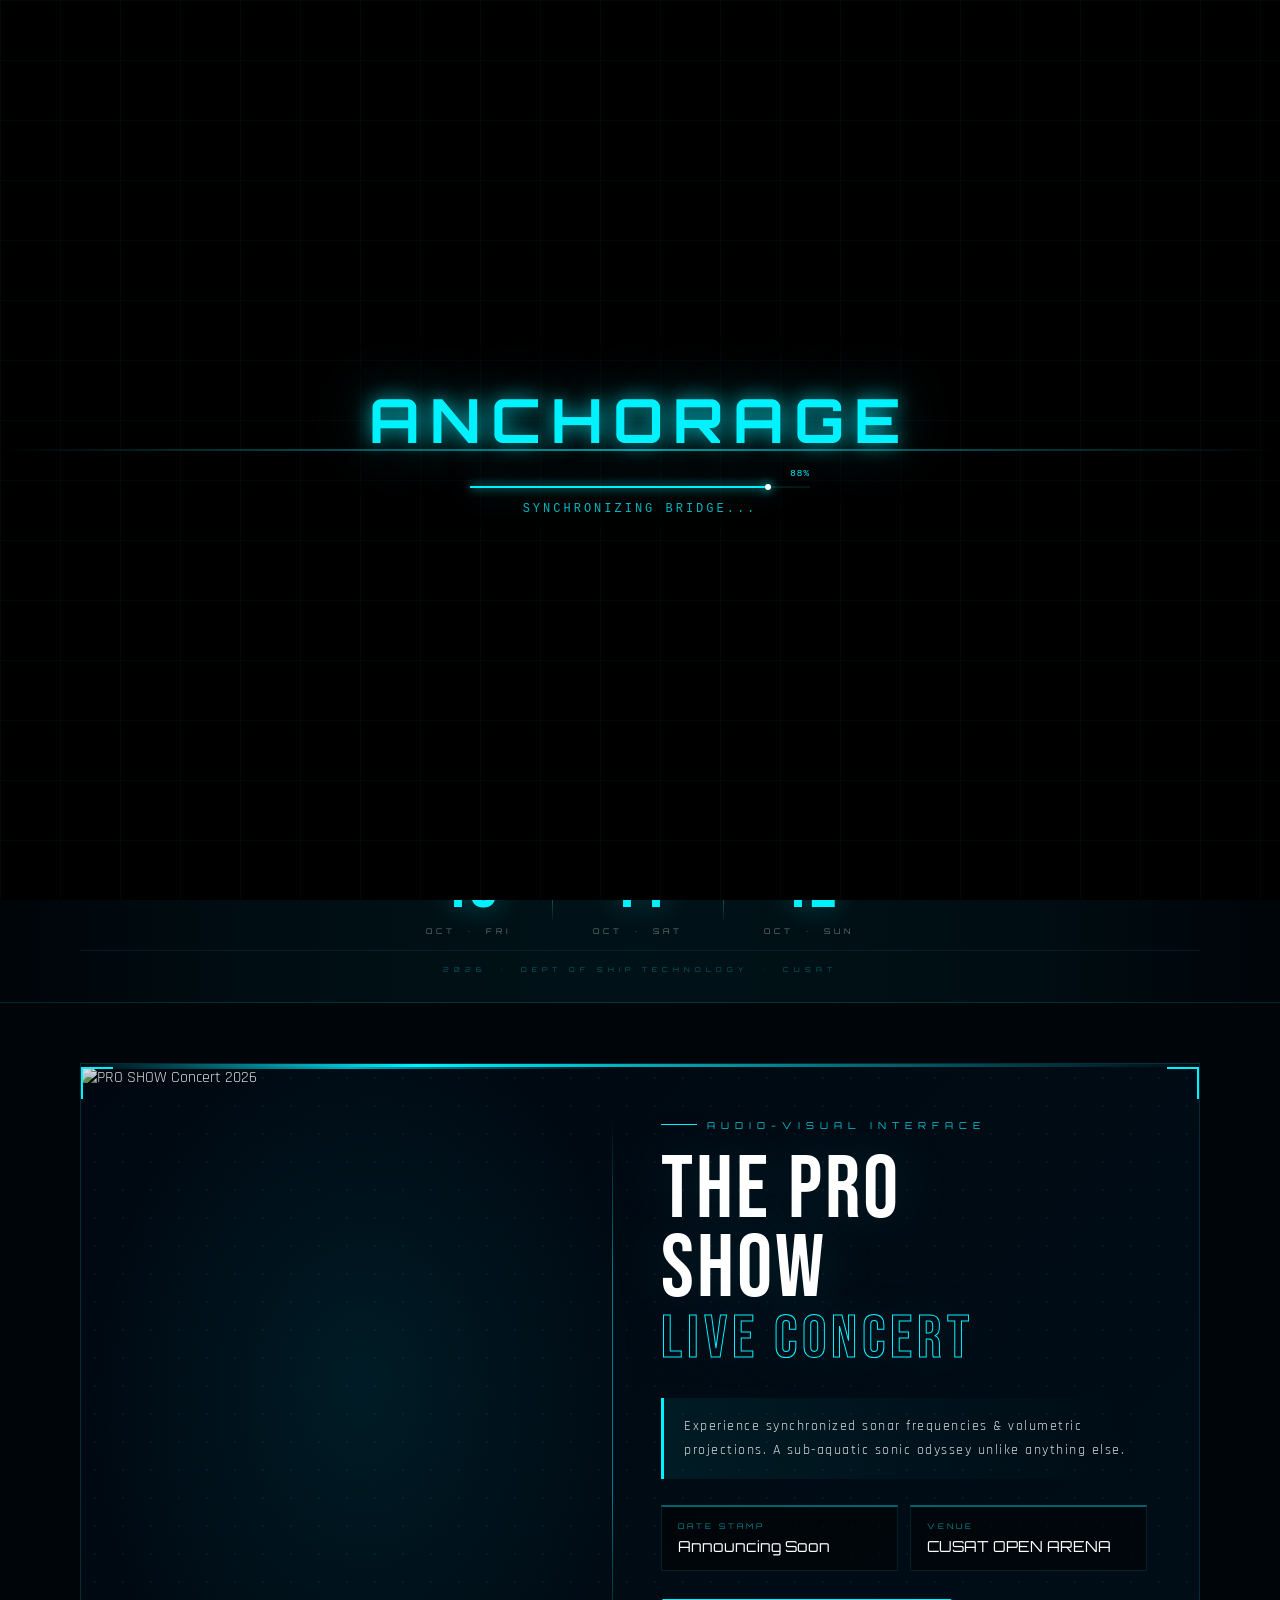
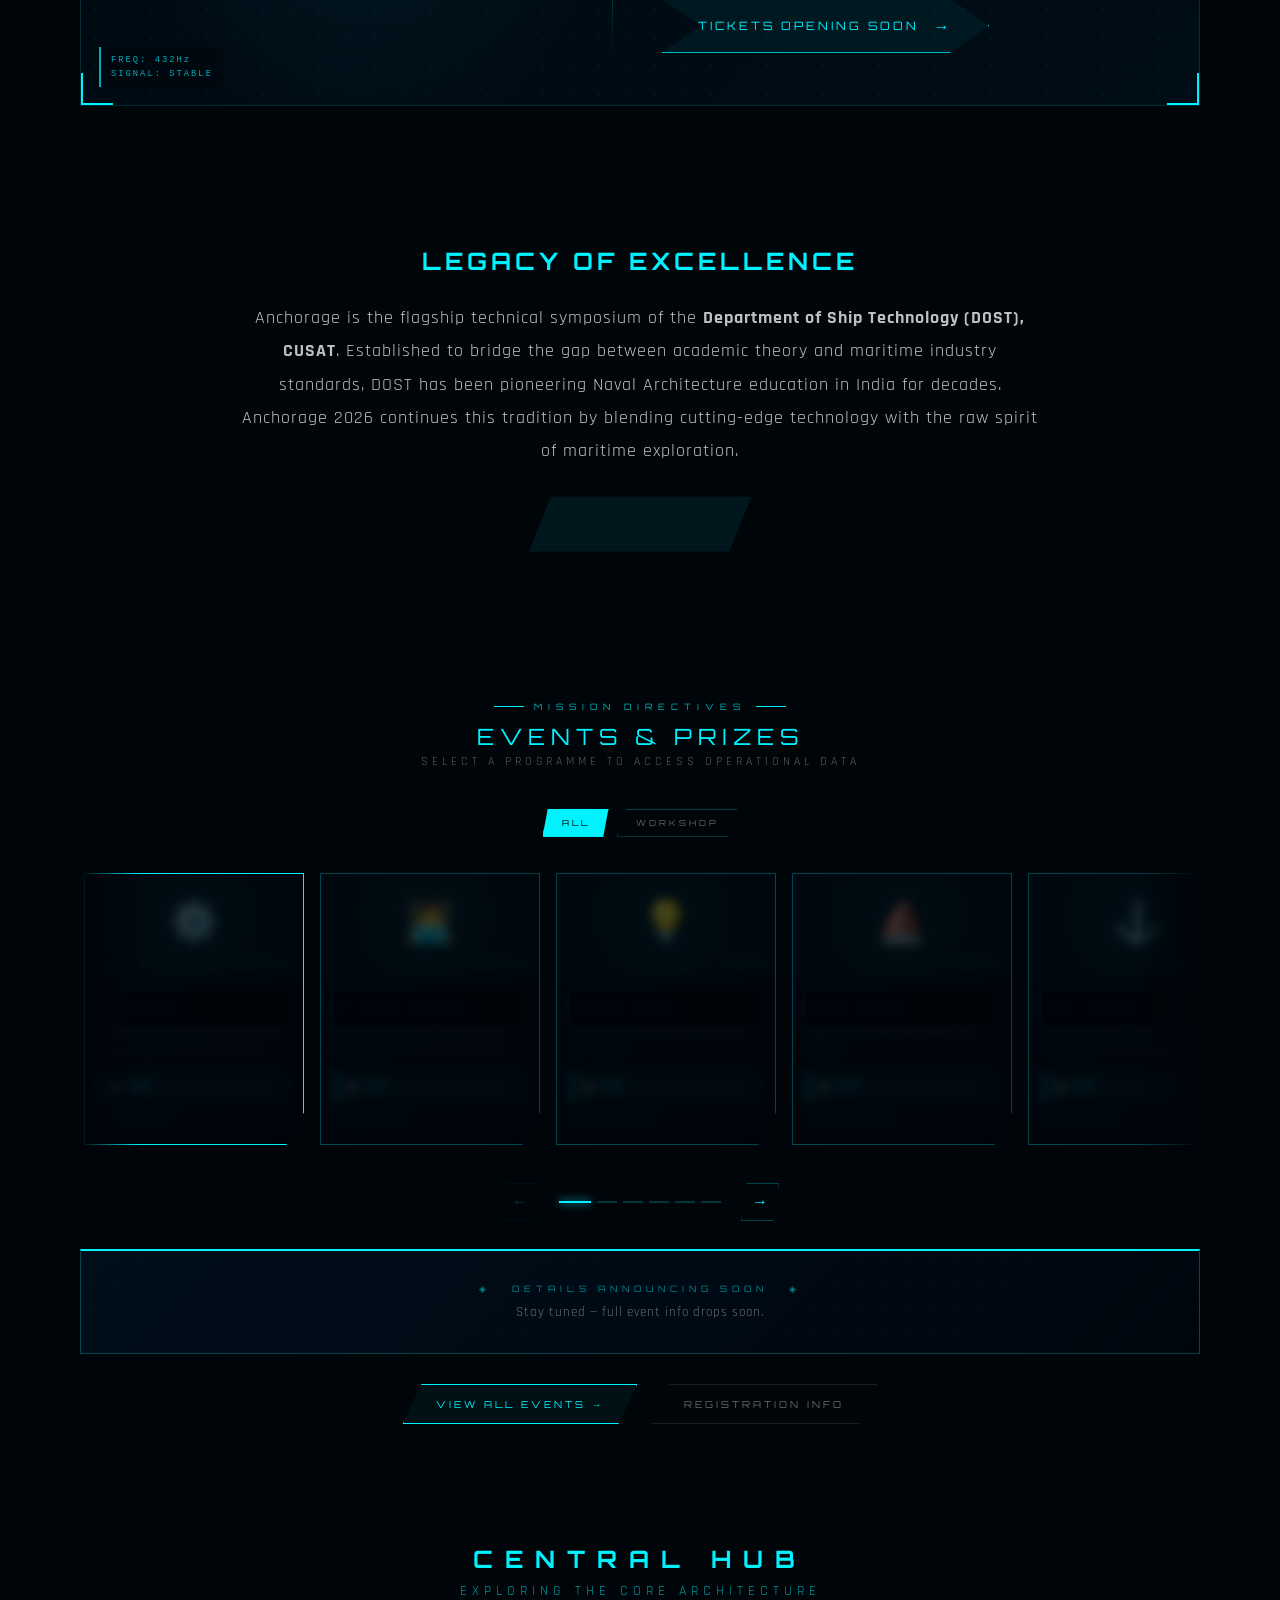
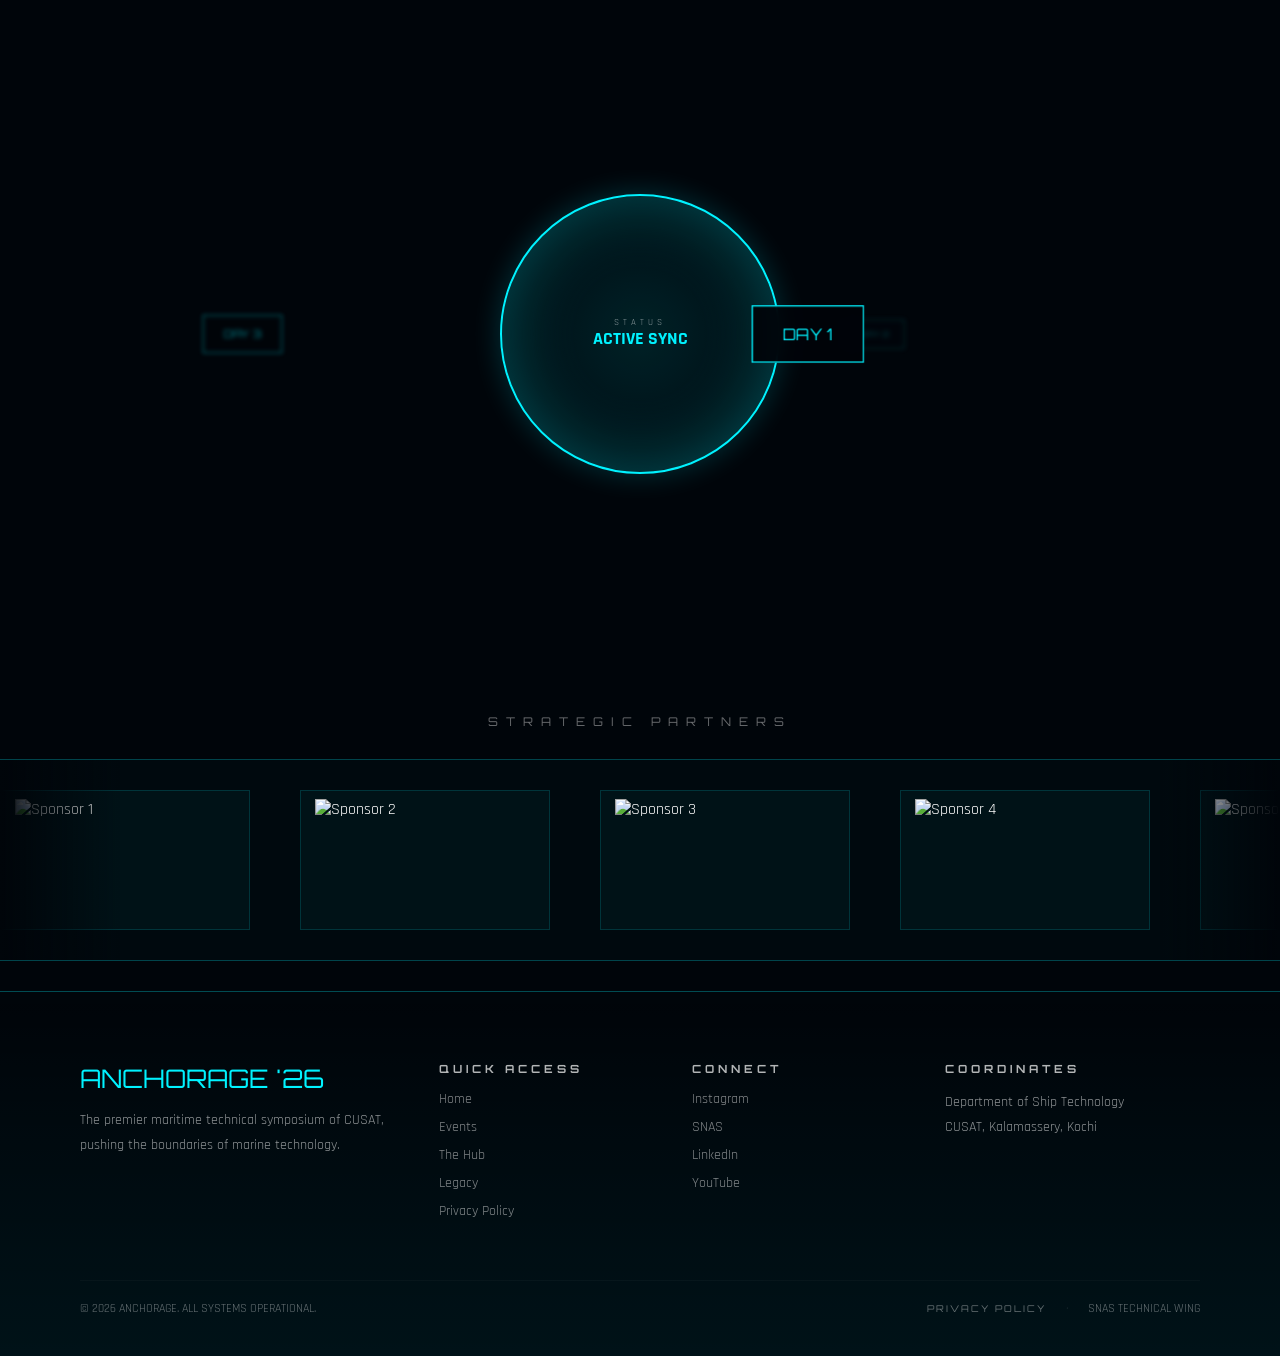
==== commit 69bd4e0d: "Add files via upload" ====
--- a/index.html
+++ b/index.html
@@ -1029,149 +1029,6 @@
             .proshow-image-panel:hover img { transform: none; }
         }
 
-        /* ====== IPL CONTEST SECTION ====== */
-        #contest { padding: 80px 0; }
-
-        .contest-wrapper {
-            background: linear-gradient(135deg, rgba(0,8,18,0.95) 0%, rgba(0,15,25,0.9) 100%);
-            border: 1px solid var(--border-glow);
-            position: relative; overflow: hidden;
-            animation: glow-pulse 5s ease-in-out infinite;
-        }
-        .contest-topbar {
-            width: 100%; height: 3px;
-            background: linear-gradient(90deg, transparent 0%, var(--neon-cyan) 30%, rgba(0,242,255,0.4) 70%, transparent 100%);
-        }
-        .contest-corner { position: absolute; width: 28px; height: 28px; z-index: 2; }
-        .contest-corner.tl { top: 3px; left: 0;   border-top: 2px solid var(--neon-cyan); border-left: 2px solid var(--neon-cyan); }
-        .contest-corner.tr { top: 3px; right: 0;  border-top: 2px solid var(--neon-cyan); border-right: 2px solid var(--neon-cyan); }
-        .contest-corner.bl { bottom: 0; left: 0;  border-bottom: 2px solid var(--neon-cyan); border-left: 2px solid var(--neon-cyan); }
-        .contest-corner.br { bottom: 0; right: 0; border-bottom: 2px solid var(--neon-cyan); border-right: 2px solid var(--neon-cyan); }
-        .contest-dots {
-            position: absolute; inset: 3px 0 0 0;
-            background-image: radial-gradient(rgba(0,242,255,0.05) 1px, transparent 1px);
-            background-size: 28px 28px; pointer-events: none;
-        }
-        .contest-scan {
-            position: absolute; top: 0; left: 0; right: 0; height: 2px;
-            background: linear-gradient(90deg, transparent, rgba(0,242,255,0.6), transparent);
-            animation: vscan 5s linear infinite; pointer-events: none; z-index: 1;
-        }
-
-        .contest-inner {
-            display: grid; grid-template-columns: 1fr 1fr;
-            position: relative; z-index: 2; min-height: 340px;
-        }
-
-        /* Left — info panel */
-        .contest-info {
-            padding: 52px 48px 52px 52px;
-            display: flex; flex-direction: column; justify-content: center; gap: 0;
-            border-right: 1px solid rgba(0,242,255,0.1);
-        }
-        .contest-badge { display: inline-flex; align-items: center; gap: 10px; margin-bottom: 20px; }
-        .contest-badge-line { width: 36px; height: 1px; background: var(--neon-cyan); flex-shrink: 0; }
-        .contest-badge-text { font-family: 'Orbitron', sans-serif; font-size: 0.6rem; color: var(--neon-cyan); letter-spacing: 6px; opacity: 0.8; }
-
-        .contest-heading {
-            font-family: 'Bebas Neue', sans-serif;
-            font-size: clamp(3rem, 5vw, 4.5rem); line-height: 0.9; letter-spacing: 3px;
-            color: white; text-transform: uppercase; margin-bottom: 6px;
-        }
-        .contest-heading-accent {
-            display: block; font-family: 'Bebas Neue', sans-serif;
-            font-size: clamp(1.8rem, 3vw, 2.8rem); line-height: 1.1; letter-spacing: 5px;
-            color: transparent; -webkit-text-stroke: 1px var(--neon-cyan);
-        }
-        .contest-tagline {
-            margin: 22px 0 26px; padding: 16px 20px;
-            border-left: 3px solid var(--neon-cyan);
-            background: linear-gradient(90deg, rgba(0,242,255,0.07), transparent);
-            position: relative; overflow: hidden;
-        }
-        .contest-tagline::after {
-            content: ''; position: absolute; inset: 0;
-            background: linear-gradient(90deg, transparent, rgba(0,242,255,0.1), transparent);
-            transform: translateX(-100%); animation: shimmer 4s infinite 1s;
-        }
-        @keyframes shimmer { 0%{transform:translateX(-100%)} 100%{transform:translateX(100%)} }
-        .contest-tagline p { font-size: 0.9rem; letter-spacing: 1.5px; line-height: 1.7; opacity: 0.85; }
-
-        .contest-stats { display: grid; grid-template-columns: 1fr 1fr; gap: 12px; margin-bottom: 28px; }
-        .contest-stat-card {
-            padding: 14px 16px; background: rgba(0,0,0,0.5);
-            border: 1px solid rgba(0,242,255,0.12);
-            border-top: 2px solid rgba(0,242,255,0.4);
-            transition: border-color 0.3s;
-        }
-        .contest-stat-card:hover { border-color: var(--neon-cyan); }
-        .contest-stat-label { font-family: 'Orbitron', sans-serif; font-size: 0.45rem; letter-spacing: 3px; color: var(--neon-cyan); opacity: 0.55; margin-bottom: 6px; }
-        .contest-stat-val   { font-family: 'Orbitron', sans-serif; font-size: 0.95rem; color: white; }
-
-        .contest-cta {
-            display: inline-flex; align-items: center; gap: 14px; padding: 16px 36px;
-            color: var(--neon-cyan); text-decoration: none;
-            font-family: 'Orbitron', sans-serif; font-size: 0.72rem; letter-spacing: 3px;
-            border: 1px solid var(--neon-cyan); background: rgba(0,242,255,0.05);
-            clip-path: polygon(0 0, 88% 0, 100% 50%, 88% 100%, 0 100%, 12% 50%);
-            transition: all 0.4s var(--expo-easing);
-            -webkit-tap-highlight-color: transparent; align-self: flex-start;
-        }
-        .contest-cta:hover { background: var(--neon-cyan); color: black; box-shadow: 0 0 40px rgba(0,242,255,0.5); transform: translateX(6px); }
-        .contest-cta:active { background: var(--neon-cyan); color: black; }
-        .contest-cta-arrow { font-size: 1rem; transition: transform 0.3s ease; }
-        .contest-cta:hover .contest-cta-arrow { transform: translateX(4px); }
-
-        /* Right — team preview panel */
-        .contest-teams {
-            padding: 52px 40px;
-            display: flex; flex-direction: column; align-items: center; justify-content: center; gap: 24px;
-        }
-        .contest-teams-label {
-            font-family: 'Orbitron', sans-serif; font-size: 0.5rem;
-            letter-spacing: 5px; color: var(--neon-cyan); opacity: 0.55;
-        }
-        .contest-teams-row {
-            display: flex; align-items: center; gap: 20px; width: 100%; justify-content: center;
-        }
-        .contest-team-card {
-            flex: 1; max-width: 160px;
-            background: rgba(0,0,0,0.5); border: 1px solid rgba(0,242,255,0.15);
-            padding: 24px 16px; display: flex; flex-direction: column; align-items: center; gap: 12px;
-            clip-path: polygon(0 0,100% 0,100% 82%,88% 100%,0 100%);
-            transition: border-color 0.3s, box-shadow 0.3s;
-        }
-        .contest-team-card:hover { border-color: var(--neon-cyan); box-shadow: 0 0 20px rgba(0,242,255,0.1); }
-        .contest-team-logo {
-            width: 72px; height: 72px; border-radius: 50%; overflow: hidden;
-            border: 2px solid rgba(0,242,255,0.2); background: rgba(0,0,0,0.4);
-            display: flex; align-items: center; justify-content: center;
-        }
-        .contest-team-logo img { width: 100%; height: 100%; object-fit: contain; }
-        .contest-team-logo .fallback { font-family: 'Orbitron', sans-serif; font-size: 1rem; font-weight: 700; color: var(--neon-cyan); }
-        .contest-team-name { font-family: 'Orbitron', sans-serif; font-size: 0.55rem; letter-spacing: 2px; color: white; text-align: center; line-height: 1.4; }
-        .contest-team-abbr { font-size: 0.45rem; letter-spacing: 3px; color: var(--neon-cyan); opacity: 0.6; }
-
-        .contest-vs {
-            font-family: 'Bebas Neue', sans-serif; font-size: 2rem; letter-spacing: 6px;
-            color: rgba(0,242,255,0.25); flex-shrink: 0;
-        }
-        .contest-tba {
-            font-family: 'Orbitron', sans-serif; font-size: 0.55rem; letter-spacing: 4px;
-            color: rgba(0,242,255,0.4); text-align: center; padding: 12px 20px;
-            border: 1px solid rgba(0,242,255,0.12);
-            animation: glow-pulse 3s ease-in-out infinite;
-        }
-
-        /* ── Responsive ── */
-        @media (max-width: 768px) {
-            #contest { padding: 40px 0; }
-            .contest-inner { grid-template-columns: 1fr; }
-            .contest-info { padding: 32px 22px; border-right: none; border-bottom: 1px solid rgba(0,242,255,0.1); }
-            .contest-teams { padding: 32px 22px; }
-            .contest-cta { clip-path: none; align-self: stretch; justify-content: center; }
-        }
-
         @media (max-width: 480px) {
             #load-title { font-size: 2rem; }
             #status-msg { font-size: 0.65rem; }
@@ -1209,7 +1066,6 @@
         <a href="index.html" class="mobile-menu-link" onclick="closeMobileMenu()">HOME</a>
         <a href="coming-soon.html" class="mobile-menu-link" onclick="closeMobileMenu()">EVENTS</a>
         <a href="#hub"        class="mobile-menu-link" onclick="closeMobileMenu()">HUB</a>
-        <a href="#contest"    class="mobile-menu-link" onclick="closeMobileMenu()">CONTEST</a>
         <a href="#sponsors"   class="mobile-menu-link" onclick="closeMobileMenu()">PARTNERS</a>
         <a href="coming-soon.html"  class="mobile-menu-link" onclick="closeMobileMenu()">ABOUT</a>
         <a href="coming-soon.html" class="mobile-register-btn" onclick="closeMobileMenu()">REGISTER</a>
@@ -1225,7 +1081,6 @@
                 <a href="index.html"    class="nav-link">Home</a>
                 <a href="coming-soon.html"   class="nav-link">Events</a>
                 <a href="#hub"          class="nav-link">Hub</a>
-                <a href="#contest"      class="nav-link">Contest</a>
                 <a href="#sponsors"     class="nav-link">Partners</a>
                 <a href="coming-soon.html"    class="nav-link">About</a>
             </div>
@@ -1253,7 +1108,7 @@
                 </div>
                 <p class="hero-desc">Experience the ultimate maritime technical symposium hosted by the Department of Ship Technology, CUSAT.</p>
                 <a href="coming-soon.html" class="btn-hex">INITIALIZE REGISTRATION</a>
-                <a href="#contest" class="btn-hex" style="margin-left:14px; background:transparent; border-color:rgba(0,242,255,0.4); color:rgba(0,242,255,0.7);">JOIN IPL CONTEST</a>
+                <a href="ipl.html" class="btn-hex" style="margin-left:14px; background:transparent; border-color:rgba(0,242,255,0.4); color:rgba(0,242,255,0.7);">JOIN IPL CONTEST</a>
             </div>
         </section>
 
@@ -1399,73 +1254,6 @@
             </div>
         </section>
 
-        <!-- IPL CONTEST -->
-        <section id="contest">
-            <div class="container">
-                <div class="contest-wrapper">
-                    <div class="contest-topbar"></div>
-                    <div class="contest-corner tl"></div>
-                    <div class="contest-corner tr"></div>
-                    <div class="contest-corner bl"></div>
-                    <div class="contest-corner br"></div>
-                    <div class="contest-dots"></div>
-                    <div class="contest-scan"></div>
-
-                    <div class="contest-inner">
-
-                        <!-- Left: info -->
-                        <div class="contest-info reveal-left">
-                            <div class="contest-badge">
-                                <div class="contest-badge-line"></div>
-                                <span class="contest-badge-text">ANCHORAGE · SPECIAL EVENT</span>
-                            </div>
-                            <div class="contest-heading">
-                                IPL FINAL
-                                <span class="contest-heading-accent">2026 PREDICTION</span>
-                            </div>
-                            <div class="contest-tagline">
-                                <p>Think you know cricket best? Predict the IPL Final 2026 winner, climb the leaderboard and take home exciting prizes!</p>
-                            </div>
-                            <div class="contest-stats">
-                                <div class="contest-stat-card">
-                                    <div class="contest-stat-label">FINAL DATE</div>
-                                    <div class="contest-stat-val">31 MAY 2026</div>
-                                </div>
-                                <div class="contest-stat-card">
-                                    <div class="contest-stat-label">VENUE</div>
-                                    <div class="contest-stat-val">Narendra Modi Stadium</div>
-                                </div>
-                                <div class="contest-stat-card">
-                                    <div class="contest-stat-label">ENTRY</div>
-                                    <div class="contest-stat-val">FREE</div>
-                                </div>
-                                <div class="contest-stat-card">
-                                    <div class="contest-stat-label">PRIZES</div>
-                                    <div class="contest-stat-val">Exciting Rewards</div>
-                                </div>
-                            </div>
-                            <a href="register.html" class="contest-cta">
-                                JOIN THE CONTEST
-                                <span class="contest-cta-arrow">→</span>
-                            </a>
-                        </div>
-
-                        <!-- Right: teams -->
-                        <div class="contest-teams reveal-right">
-                            <div class="contest-teams-label">◈ &nbsp; IPL FINAL FINALISTS &nbsp; ◈</div>
-                            <div class="contest-teams-row" id="contestTeamsRow">
-                                <!-- Injected by JS -->
-                            </div>
-                            <div class="contest-tba" id="contestTba">
-                                ◈ &nbsp; FINALISTS TO BE CONFIRMED &nbsp; ◈
-                            </div>
-                        </div>
-
-                    </div>
-                </div>
-            </div>
-        </section>
-
         <!-- SPONSORS -->
         <section id="sponsors">
             <p class="sponsors-title">STRATEGIC PARTNERS</p>
@@ -1531,8 +1319,11 @@
                 </div>
                 <div class="footer-bottom">
                     <div>© 2026 ANCHORAGE. ALL SYSTEMS OPERATIONAL.</div>
-                    <div><a href="privacy-policy.html" style="color:inherit; text-decoration:none; opacity:0.7; transition:opacity 0.3s;" onmouseover="this.style.opacity='1';this.style.color='var(--neon-cyan)'" onmouseout="this.style.opacity='0.7';this.style.color='inherit'">PRIVACY POLICY</a></div>
-                    <div>SNAS TECHNICAL WING</div>
+                    <div style="display:flex;align-items:center;gap:20px;flex-wrap:wrap;justify-content:center;">
+                        <a href="privacy-policy.html" style="color:inherit;text-decoration:none;opacity:1;font-family:'Orbitron';font-size:0.58rem;letter-spacing:2px;transition:color 0.3s;" onmouseover="this.style.color='var(--neon-cyan)'" onmouseout="this.style.color='inherit'">PRIVACY POLICY</a>
+                        <span style="opacity:0.3;">·</span>
+                        <div>SNAS TECHNICAL WING</div>
+                    </div>
                 </div>
             </div>
         </footer>
@@ -1878,60 +1669,6 @@
             renderDetail();
             startAuto();
         })();
-
-        /* ================================================================
-           ▼▼▼  IPL CONTEST — EDIT THESE TWO TEAMS WHEN CONFIRMED  ▼▼▼
-           Set confirmed: true and fill name/abbr/logo when finalists known.
-        ================================================================ */
-        const IPL_FINAL_TEAMS = [
-            {
-                abbr: "TBC",
-                name: "To Be Confirmed",
-                logo: "",
-                confirmed: false,
-            },
-            {
-                abbr: "TBC",
-                name: "To Be Confirmed",
-                logo: "",
-                confirmed: false,
-            },
-        ];
-        /* ================================================================
-           ▲▲▲  END OF IPL CONTEST CONFIG  ▲▲▲
-        ================================================================ */
-
-        (function renderContestTeams() {
-            const row = document.getElementById('contestTeamsRow');
-            const tba = document.getElementById('contestTba');
-            const allConfirmed = IPL_FINAL_TEAMS.every(t => t.confirmed);
-
-            if (!allConfirmed) {
-                row.style.display = 'none';
-                tba.style.display = 'block';
-                return;
-            }
-
-            tba.style.display = 'none';
-            row.style.display = 'flex';
-            row.innerHTML = IPL_FINAL_TEAMS.map((t, i) => `
-                ${i === 1 ? `<div class="contest-vs">VS</div>` : ''}
-                ${i === 1 ? '' : ''}
-                <div class="contest-team-card">
-                    <div class="contest-team-logo">
-                        ${t.logo
-                            ? `<img src="${t.logo}" alt="${t.name}" onerror="this.style.display='none';this.nextElementSibling.style.display='block'"/><span class="fallback" style="display:none">${t.abbr}</span>`
-                            : `<span class="fallback">${t.abbr}</span>`}
-                    </div>
-                    <div class="contest-team-name">${t.name}</div>
-                    <div class="contest-team-abbr">${t.abbr}</div>
-                </div>
-            `).reduce((acc, html, i, arr) => {
-                if (i === 0) return html + `<div class="contest-vs">VS</div>` + arr[1];
-                if (i === 1) return acc;
-                return acc + html;
-            }, '');
-        })();
     </script>
 </body>
 </html>
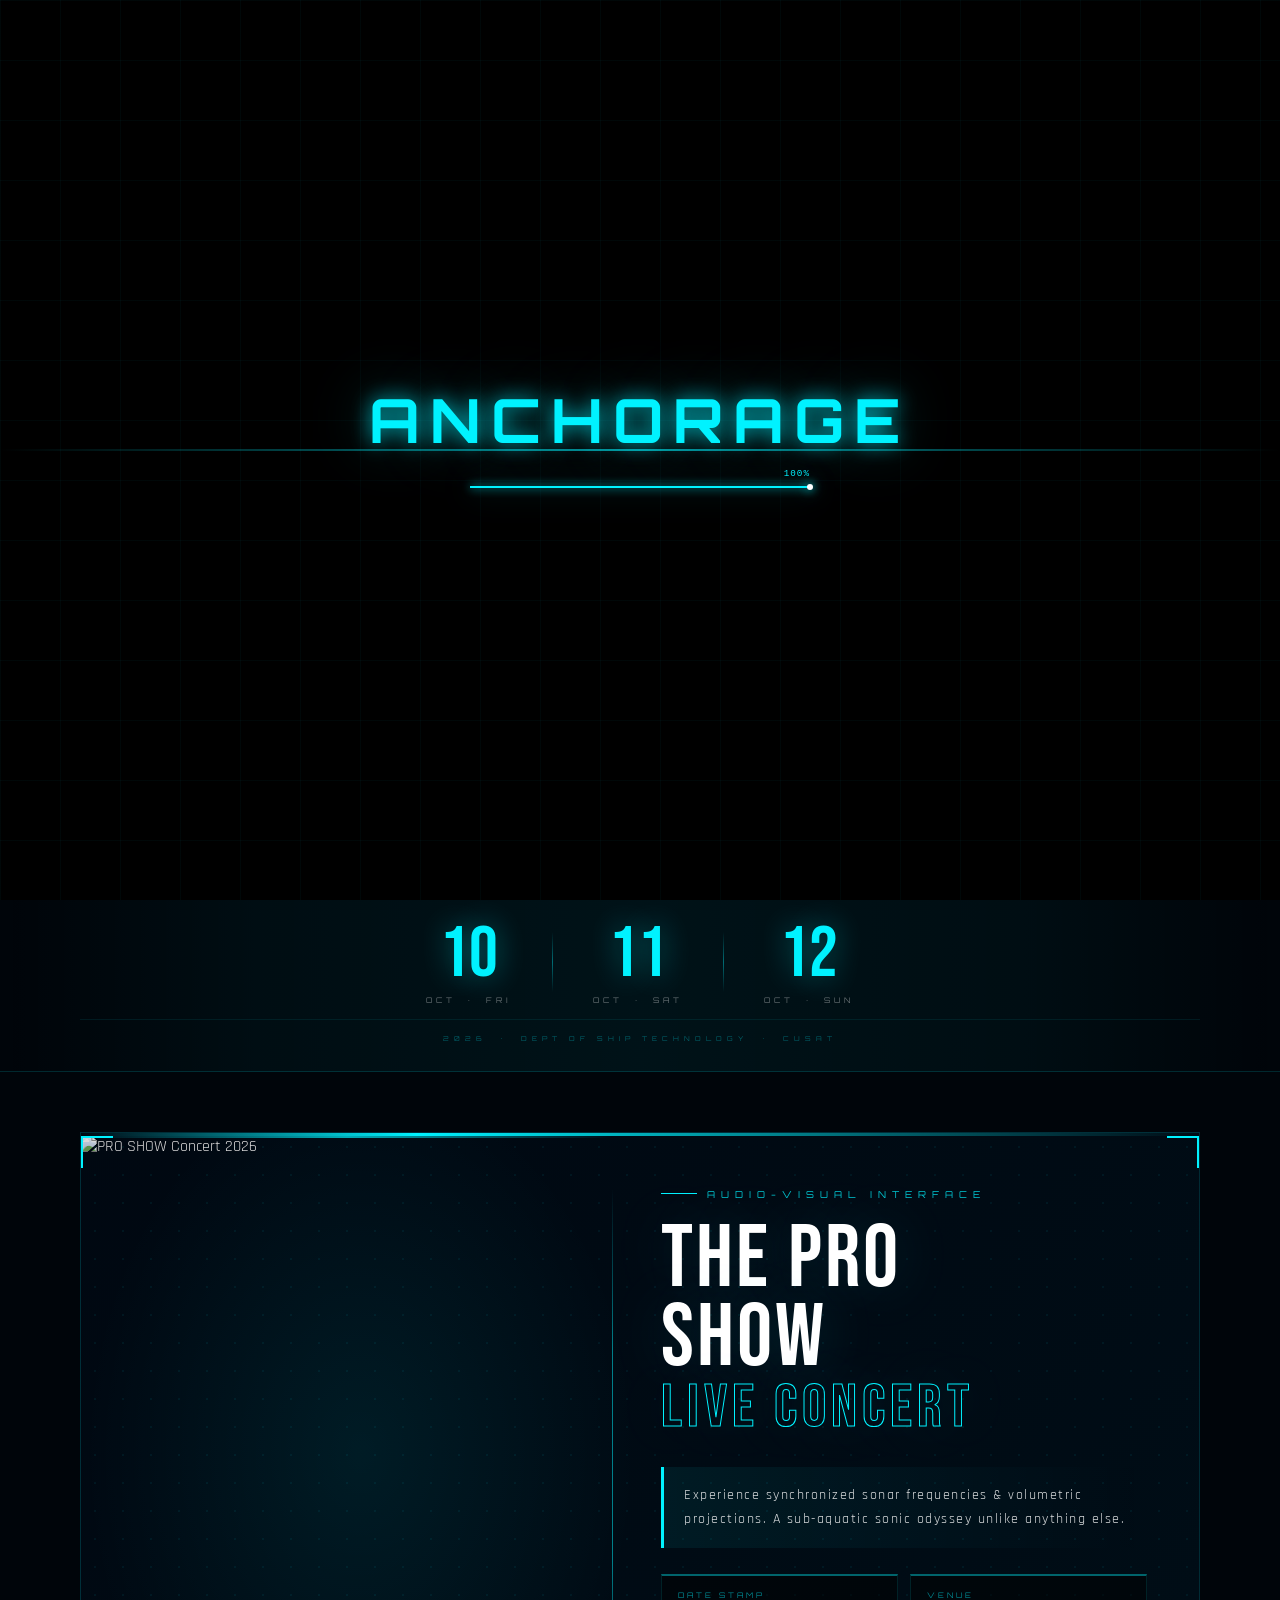
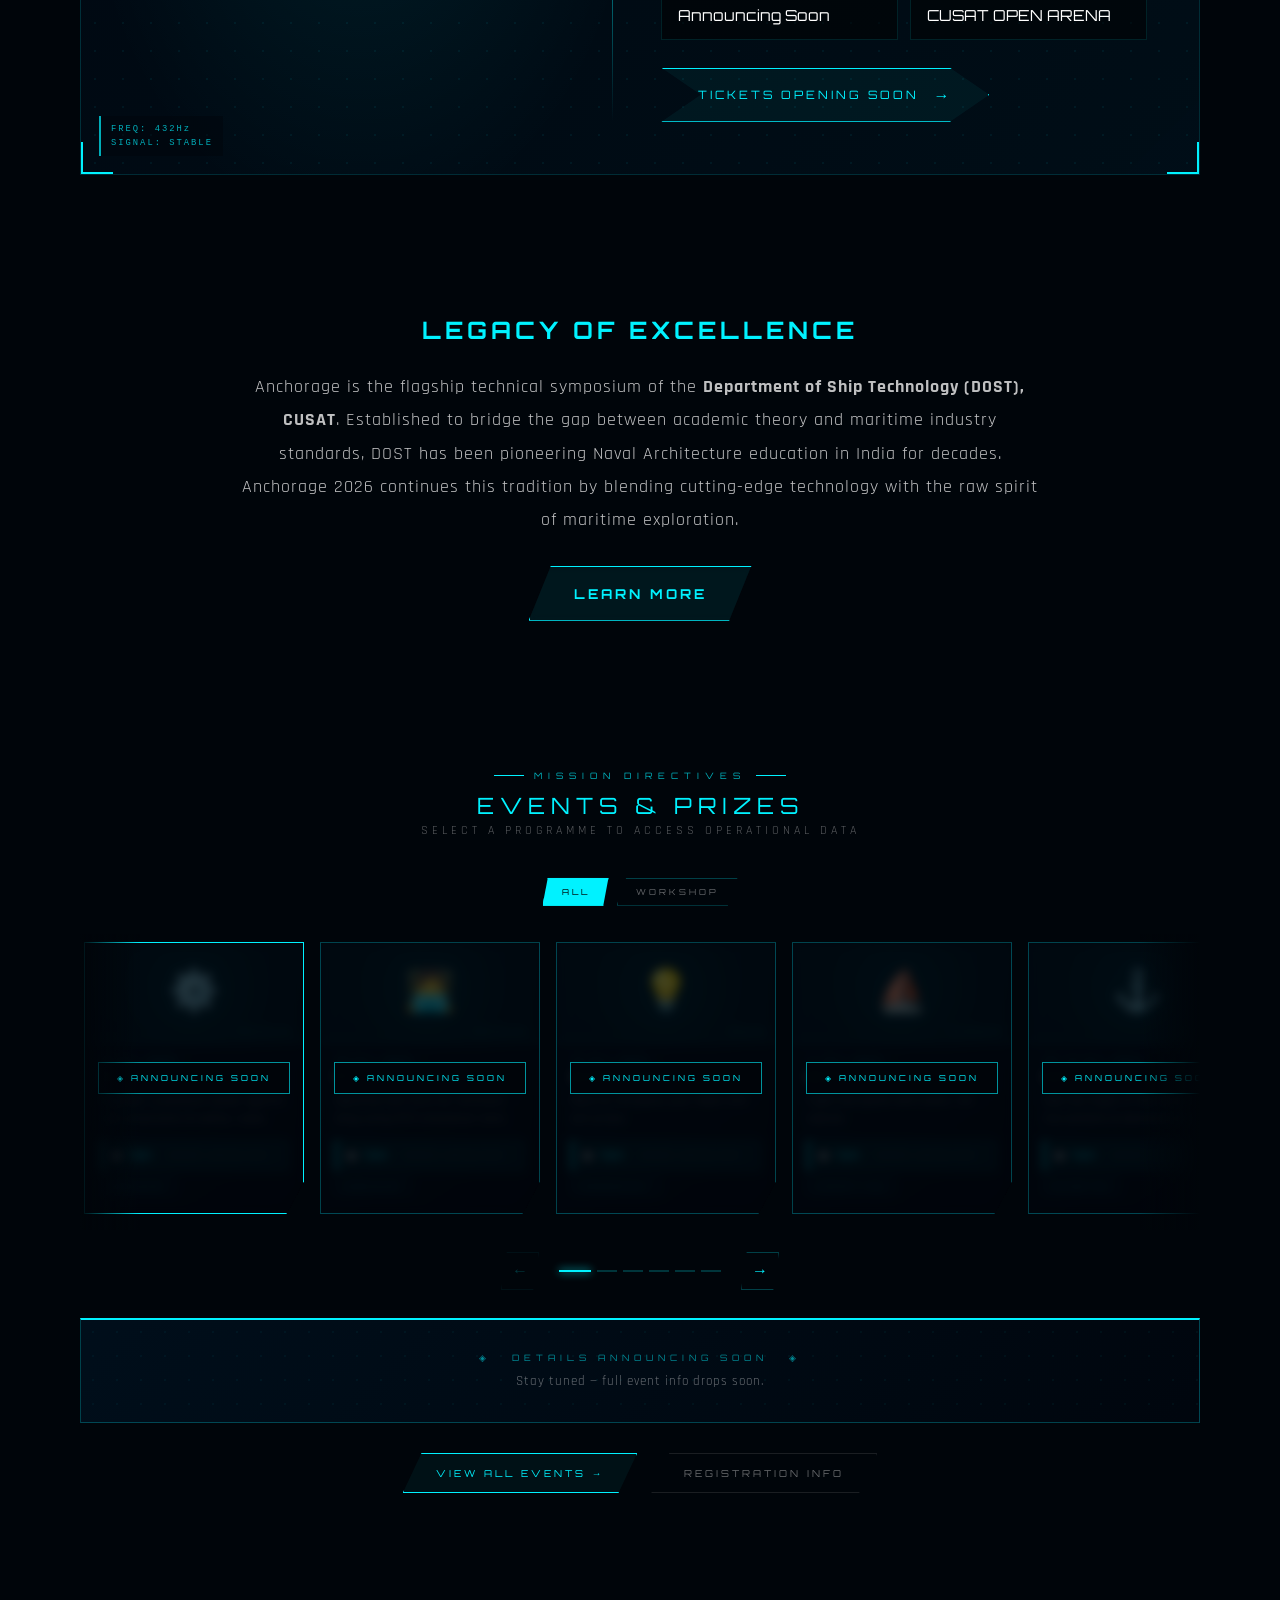
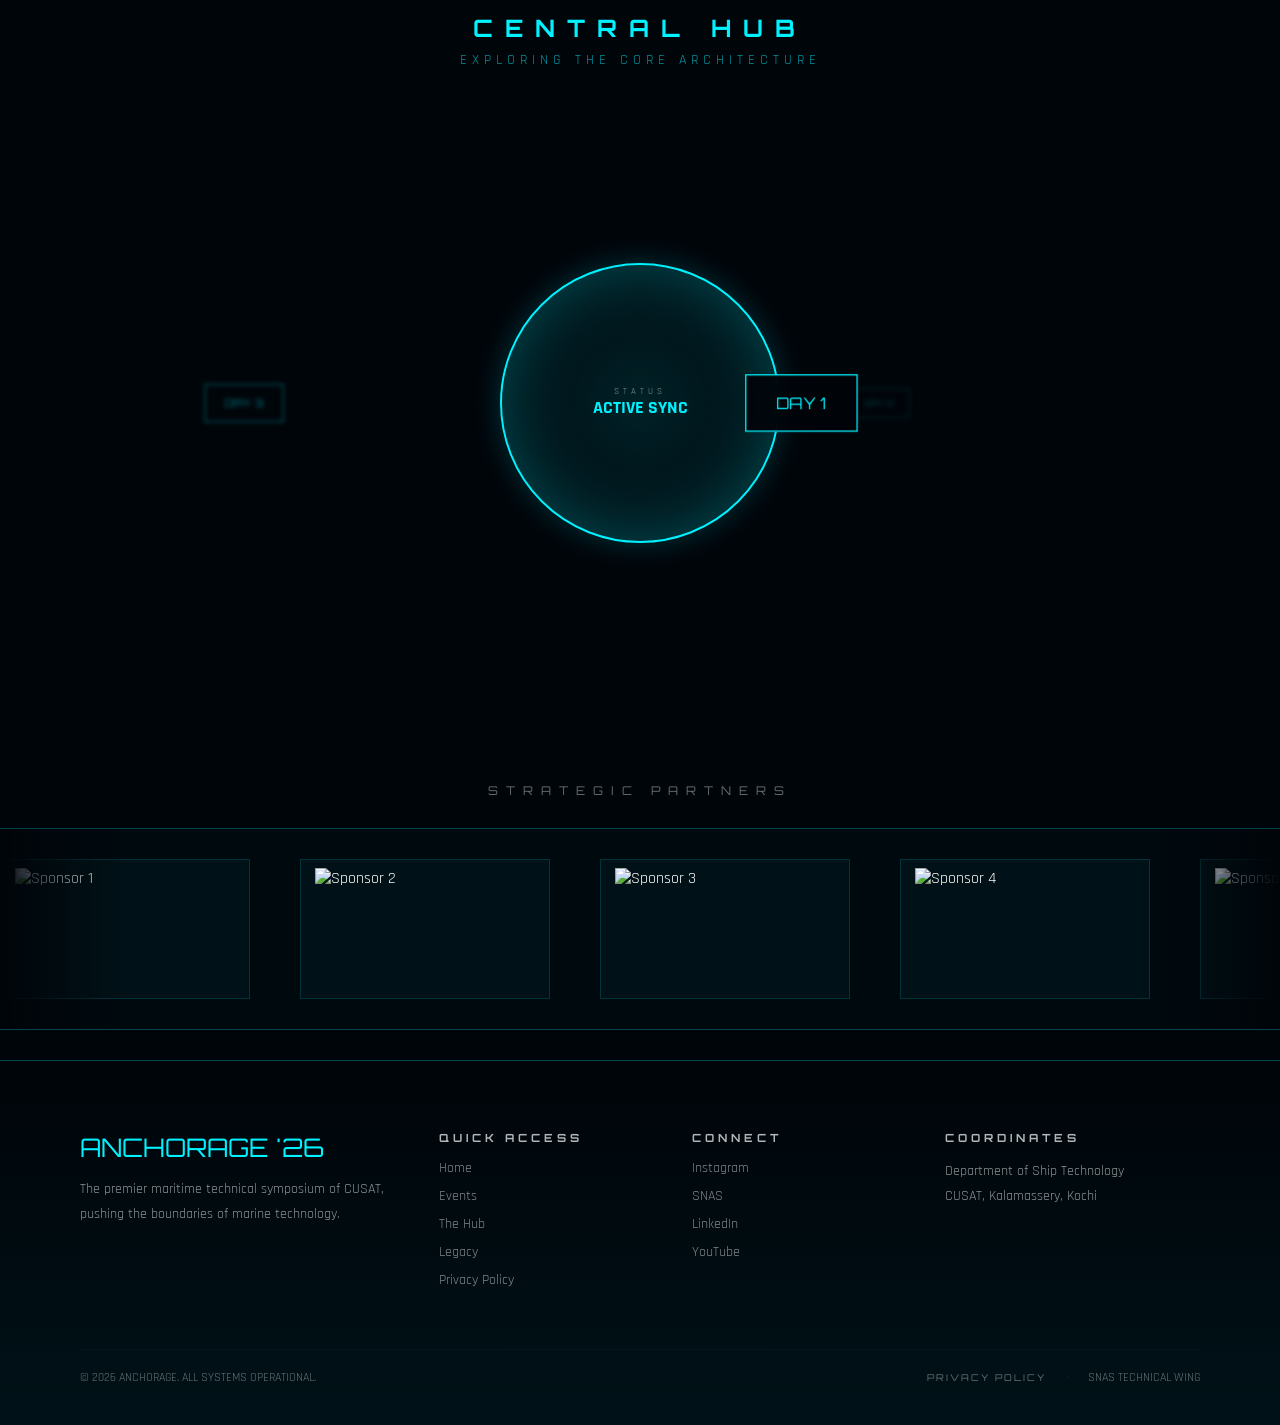
==== commit 18860f6c: "Add files via upload" ====
--- a/index.html
+++ b/index.html
@@ -1107,8 +1107,10 @@
                     <div class="count-item" style="--i:3"><span id="seconds" class="count-no">00</span><span class="count-label">SECS</span></div>
                 </div>
                 <p class="hero-desc">Experience the ultimate maritime technical symposium hosted by the Department of Ship Technology, CUSAT.</p>
-                <a href="coming-soon.html" class="btn-hex">INITIALIZE REGISTRATION</a>
-                <a href="ipl.html" class="btn-hex" style="margin-left:14px; background:transparent; border-color:rgba(0,242,255,0.4); color:rgba(0,242,255,0.7);">JOIN IPL CONTEST</a>
+                <div style="display:flex; flex-direction:column; align-items:center; gap:14px; margin-top:0;">
+                    <a href="coming-soon.html" class="btn-hex" style="margin-top:32px;">INITIALIZE REGISTRATION</a>
+                    <a href="ipl.html" class="btn-hex" style="margin-top:0; background:transparent; border-color:rgba(0,242,255,0.4); color:rgba(0,242,255,0.7);">JOIN IPL CONTEST</a>
+                </div>
             </div>
         </section>
 
